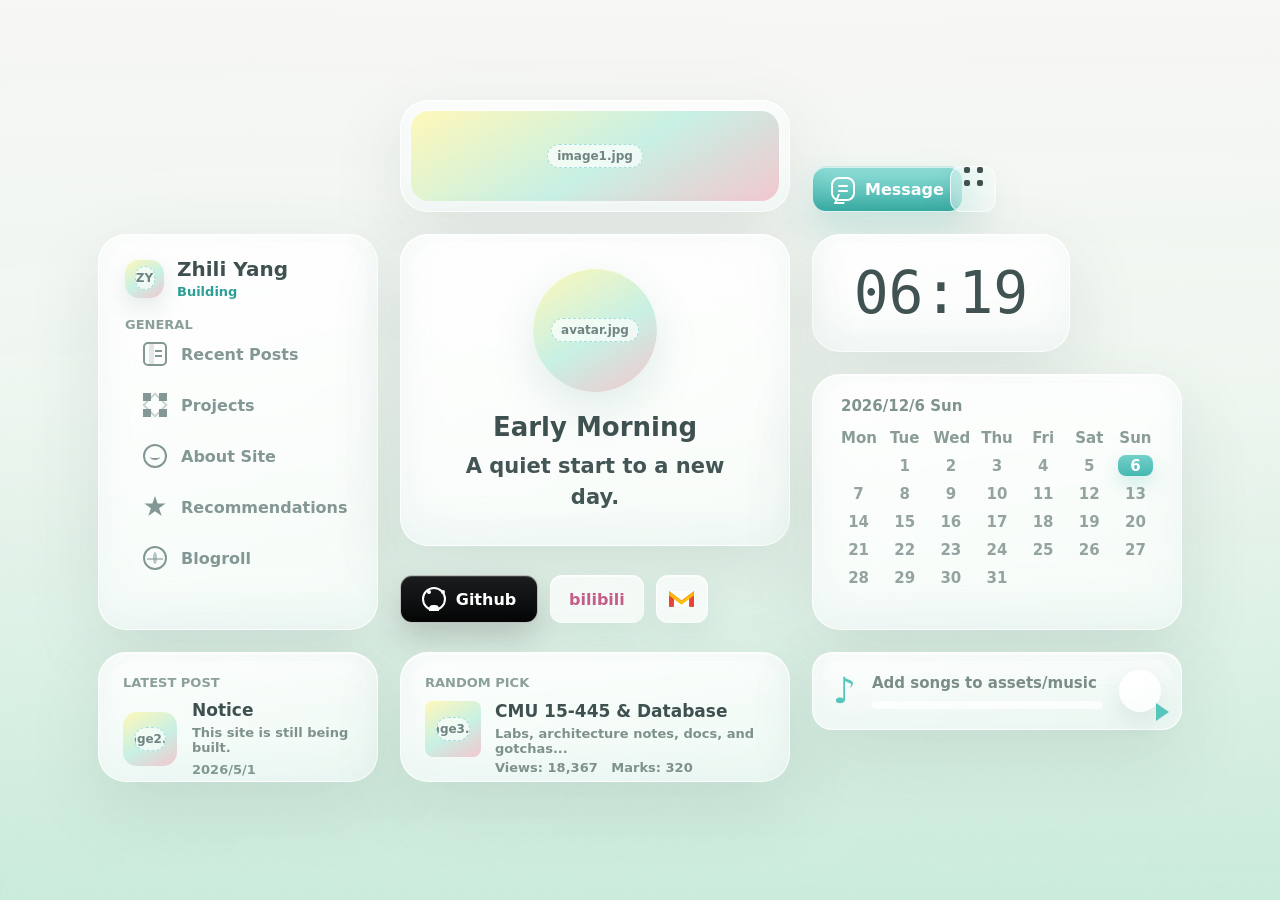
==== index.html @ f5a03996 "7" ====
<!DOCTYPE html>
<html lang="en">
  <head>
    <meta charset="UTF-8" />
    <meta name="viewport" content="width=device-width, initial-scale=1.0" />
    <title>Zhili Yang | Personal Website</title>
    <meta
      name="description"
      content="Zhili Yang's personal website for posts, projects, links, and notes."
    />
    <link rel="stylesheet" href="styles.css" />
  </head>
  <body>
    <main class="home-shell" aria-label="Personal website homepage">
      <section class="dashboard">
        <aside class="glass-card nav-card" aria-label="Homepage navigation">
          <a class="identity" href="detail.html?view=home" aria-label="Open homepage navigation">
            <span class="avatar-chip media-slot" style="--media: url('assets/avatar.jpg')" aria-label="Avatar">
              <span>ZY</span>
            </span>
            <div>
              <p class="site-name">Zhili Yang</p>
              <p class="status">Building</p>
            </div>
          </a>

          <p class="section-label">GENERAL</p>
          <nav class="menu-list" aria-label="Main sections">
            <a class="menu-item" href="detail.html?view=latest">
              <span class="icon book-icon" aria-hidden="true"></span>
              <span>Recent Posts</span>
            </a>
            <a class="menu-item" href="detail.html?view=projects">
              <span class="icon grid-icon" aria-hidden="true"></span>
              <span>Projects</span>
            </a>
            <a class="menu-item" href="detail.html?view=site">
              <span class="icon face-icon" aria-hidden="true"></span>
              <span>About Site</span>
            </a>
            <a class="menu-item" href="detail.html?view=recommend">
              <span class="icon star-icon" aria-hidden="true"></span>
              <span>Recommendations</span>
            </a>
            <a class="menu-item" href="detail.html?view=links">
              <span class="icon globe-icon" aria-hidden="true"></span>
              <span>Blogroll</span>
            </a>
          </nav>
        </aside>

        <a class="glass-card hero-card image-card" href="detail.html?view=gallery" aria-label="Open homepage artwork">
          <span class="media-slot hero-media" style="--media: url('assets/image1.jpg')">
            <span>image1.jpg</span>
          </span>
        </a>

        <a class="message-button" href="message.html" aria-label="Message">
          <span class="icon message-icon" aria-hidden="true"></span>
          <span>Message</span>
        </a>

        <a class="grid-button" href="detail.html?view=all" aria-label="Open all sections">
          <span></span>
          <span></span>
          <span></span>
          <span></span>
        </a>

        <a class="glass-card clock-card" href="detail.html?view=now" aria-label="View current time">
          <time id="clockTime">14:39</time>
        </a>

        <a class="glass-card intro-card" href="detail.html?view=about" aria-label="Open about me">
          <span class="portrait media-slot" style="--media: url('assets/avatar.jpg')" aria-label="Portrait">
            <span>avatar.jpg</span>
          </span>
          <h1 id="greetingTitle">Good Afternoon</h1>
          <p id="greetingCopy">I'm Zhili, Nice to meet you!</p>
        </a>

        <a class="glass-card calendar-card" href="detail.html?view=calendar" aria-label="Open calendar">
          <p class="calendar-title" id="calendarTitle">2026/5/1 Fri</p>
          <div class="calendar-grid" id="calendarGrid" aria-hidden="true">
            <span class="weekday">Mon</span>
            <span class="weekday">Tue</span>
            <span class="weekday">Wed</span>
            <span class="weekday">Thu</span>
            <span class="weekday">Fri</span>
            <span class="weekday">Sat</span>
            <span class="weekday">Sun</span>
            <span></span>
            <span></span>
            <span></span>
            <span></span>
            <span class="today">1</span>
            <span>2</span>
            <span>3</span>
            <span>4</span>
            <span>5</span>
            <span>6</span>
            <span>7</span>
            <span>8</span>
            <span>9</span>
            <span>10</span>
            <span>11</span>
            <span>12</span>
            <span>13</span>
            <span>14</span>
            <span>15</span>
            <span>16</span>
            <span>17</span>
            <span>18</span>
            <span>19</span>
            <span>20</span>
            <span>21</span>
            <span>22</span>
            <span>23</span>
            <span>24</span>
            <span>25</span>
            <span>26</span>
            <span>27</span>
            <span>28</span>
            <span>29</span>
            <span>30</span>
            <span>31</span>
          </div>
        </a>

        <a class="glass-card latest-card" href="detail.html?view=latest" aria-label="Open latest post">
          <p class="muted-title">Latest Post</p>
          <div class="latest-row">
            <span class="thumb image-card media-slot" style="--media: url('assets/image2.jpg')" aria-label="Latest post cover">
              <span>image2.jpg</span>
            </span>
            <div>
              <h2>Notice</h2>
              <p>This site is still being built.</p>
              <time datetime="2026-05-01">2026/5/1</time>
            </div>
          </div>
        </a>

        <div class="social-row" aria-label="Social links">
          <a class="social-button github" href="https://github.com/yourname" target="_blank" rel="noreferrer">
            <span class="icon github-icon" aria-hidden="true"></span>
            <span>Github</span>
          </a>
          <a class="social-button bilibili" href="https://space.bilibili.com/yourid" target="_blank" rel="noreferrer">
            <span>bilibili</span>
          </a>
          <a class="social-button mail" href="mailto:zhy072@ucsd.edu" aria-label="Send me an email">
            <svg class="gmail-svg" viewBox="0 0 40 30" role="img" aria-label="Gmail">
              <path d="M4 5h32v20H4z" fill="#fff" />
              <path d="M4 5v20h6V10.8z" fill="#4285f4" />
              <path d="M36 5v20h-6V10.8z" fill="#34a853" />
              <path d="M10 10.8 20 18.2l10-7.4V25h6V5l-16 12L4 5v20h6z" fill="#ea4335" />
              <path d="M4 5 20 17 36 5v5.4L20 22.4 4 10.4z" fill="#fbbc04" opacity=".95" />
            </svg>
          </a>
        </div>

        <a class="glass-card recommend-card" href="detail.html?view=recommend" aria-label="Open random recommendation">
          <p class="muted-title">Random Pick</p>
          <div class="recommend-content">
            <span class="book-cover image-card media-slot" style="--media: url('assets/image3.jpg')" aria-label="Recommendation cover">
              <span>image3.jpg</span>
            </span>
            <div>
              <h2>CMU 15-445 & Database</h2>
              <p>Labs, architecture notes, docs, and gotchas...</p>
              <p class="stats">Views: 18,367&nbsp;&nbsp; Marks: 320</p>
            </div>
          </div>
        </a>

        <div class="glass-card music-card" id="musicCard" aria-label="Music player">
          <span class="note-mark" aria-hidden="true">♪</span>
          <div class="track">
            <p id="trackTitle">Loading track</p>
            <span class="progress"><span id="musicProgress"></span></span>
          </div>
          <button class="play-button" id="playToggle" type="button" aria-label="Play or pause"></button>
          <audio id="siteAudio" preload="auto"></audio>
        </div>
      </section>
    </main>

    <script src="script.js"></script>
  </body>
</html>
---- styles.css ----
:root {
  --text: #3f5050;
  --muted: #8ca09b;
  --teal: #58c5bd;
  --teal-dark: #2c9f96;
  --mint: #d9f3e7;
  --rose: #f4b7bf;
  --glass: rgba(255, 255, 255, 0.58);
  --glass-strong: rgba(255, 255, 255, 0.78);
  --line: rgba(255, 255, 255, 0.72);
  --shadow: 0 24px 70px rgba(67, 94, 88, 0.13);
  --inner: inset 0 1px 0 rgba(255, 255, 255, 0.86),
    inset 0 -18px 35px rgba(159, 207, 196, 0.12);
  color-scheme: light;
}

* {
  box-sizing: border-box;
}

html {
  min-height: 100%;
}

body {
  min-height: 100vh;
  margin: 0;
  font-family: Inter, ui-sans-serif, system-ui, -apple-system, BlinkMacSystemFont,
    "Segoe UI", "PingFang SC", "Hiragino Sans GB", "Microsoft YaHei", sans-serif;
  color: var(--text);
  background:
    linear-gradient(180deg, rgba(247, 247, 245, 0.97) 0%, rgba(239, 246, 240, 0.95) 42%, rgba(199, 234, 217, 0.94) 100%),
    linear-gradient(118deg, rgba(109, 214, 201, 0.18), rgba(246, 222, 177, 0.15) 48%, rgba(126, 207, 147, 0.16));
  overflow-x: hidden;
}

body:has(.home-shell) {
  height: 100vh;
  overflow: hidden;
}

body::before {
  position: fixed;
  inset: 0;
  z-index: -1;
  content: "";
  pointer-events: none;
  opacity: 0.32;
  background-image: url("data:image/svg+xml,%3Csvg viewBox='0 0 180 180' xmlns='http://www.w3.org/2000/svg'%3E%3Cfilter id='n'%3E%3CfeTurbulence type='fractalNoise' baseFrequency='.72' numOctaves='2' stitchTiles='stitch'/%3E%3C/filter%3E%3Crect width='180' height='180' filter='url(%23n)' opacity='.18'/%3E%3C/svg%3E");
  mix-blend-mode: soft-light;
}

a {
  color: inherit;
  text-decoration: none;
  outline: none;
}

a:link,
a:visited {
  color: inherit;
  text-decoration: none;
}

a,
button {
  -webkit-tap-highlight-color: transparent;
}

a:focus-visible {
  box-shadow: 0 0 0 4px rgba(88, 197, 189, 0.18);
}

img {
  display: block;
  width: 100%;
  height: 100%;
  object-fit: cover;
}

.home-shell {
  height: 100svh;
  min-height: 0;
  display: grid;
  place-items: center;
  padding: 14px 20px;
  overflow: hidden;
}

.dashboard {
  width: min(1120px, calc(100vw - 64px));
  height: min(700px, calc(100svh - 40px));
  min-height: 0;
  display: grid;
  grid-template-columns: 280px 390px 370px;
  grid-template-rows: 112px 118px 172px 62px 130px;
  grid-template-areas:
    ". hero tools"
    "nav intro clock"
    "nav intro calendar"
    "nav socials calendar"
    "latest recommend music";
  gap: 22px;
  align-items: center;
  justify-content: center;
}

@media (max-height: 720px) and (min-width: 761px) {
  .dashboard {
    transform: scale(0.92);
  }
}

@media (max-height: 640px) and (min-width: 761px) {
  .dashboard {
    transform: scale(0.84);
  }
}

.glass-card {
  position: relative;
  isolation: isolate;
  display: block;
  border: 1px solid var(--line);
  border-radius: 28px;
  background:
    linear-gradient(145deg, rgba(255, 255, 255, 0.72), rgba(255, 255, 255, 0.34)),
    var(--glass);
  box-shadow: var(--shadow), var(--inner);
  backdrop-filter: blur(26px) saturate(135%);
  -webkit-backdrop-filter: blur(26px) saturate(135%);
  transition: transform 180ms ease, box-shadow 180ms ease, border-color 180ms ease;
}

.glass-card::before {
  position: absolute;
  inset: 8px 10px auto 10px;
  height: 38%;
  border-radius: inherit;
  content: "";
  pointer-events: none;
  background: linear-gradient(180deg, rgba(255, 255, 255, 0.55), rgba(255, 255, 255, 0));
  opacity: 0.72;
  z-index: -1;
}

.glass-card:hover,
.message-button:hover,
.grid-button:hover,
.social-button:hover {
  transform: translateY(-4px);
  border-color: rgba(255, 255, 255, 0.96);
  box-shadow: 0 30px 86px rgba(62, 96, 89, 0.18), var(--inner);
}

.nav-card {
  grid-area: nav;
  grid-column: 1;
  grid-row: 2 / 5;
  min-height: 0;
  height: 100%;
  padding: 22px 26px;
  overflow: hidden;
}

.identity {
  display: flex;
  align-items: center;
  gap: 13px;
  margin-bottom: 18px;
  border-radius: 20px;
  outline: none;
}

.identity:focus-visible {
  box-shadow: 0 0 0 3px rgba(88, 197, 189, 0.24);
}

.avatar-chip,
.portrait,
.thumb,
.book-cover {
  position: relative;
  overflow: hidden;
  flex: 0 0 auto;
  display: grid;
  place-items: center;
  background: linear-gradient(150deg, #fff8b9, #c8f0e4 54%, #f2c7ce);
}

.avatar-chip {
  width: 39px;
  height: 39px;
  border-radius: 14px;
  box-shadow: inset 0 1px 0 rgba(255, 255, 255, 0.8), 0 10px 22px rgba(73, 123, 114, 0.14);
}

.media-slot {
  background-image:
    var(--media),
    linear-gradient(150deg, #fff8b9, #c8f0e4 54%, #f2c7ce),
    repeating-linear-gradient(45deg, rgba(88, 197, 189, 0.1) 0 9px, transparent 9px 18px);
  background-position: center;
  background-repeat: no-repeat;
  background-size: cover;
}

.media-slot > span {
  display: inline-flex;
  align-items: center;
  justify-content: center;
  min-width: 0;
  max-width: calc(100% - 22px);
  padding: 5px 9px;
  border: 1px dashed rgba(88, 197, 189, 0.5);
  border-radius: 999px;
  color: rgba(61, 86, 86, 0.72);
  font-size: 12px;
  font-weight: 850;
  line-height: 1;
  background: rgba(255, 255, 255, 0.68);
  backdrop-filter: blur(8px);
  -webkit-backdrop-filter: blur(8px);
  white-space: nowrap;
  overflow: hidden;
  text-overflow: ellipsis;
}

.site-name {
  margin: 0;
  font-size: 20px;
  font-weight: 800;
  letter-spacing: 0;
}

.status {
  margin: 3px 0 0;
  color: var(--teal-dark);
  font-size: 13px;
  font-weight: 700;
}

.section-label,
.muted-title {
  margin: 0;
  color: var(--muted);
  font-size: 13px;
  font-weight: 800;
  text-transform: uppercase;
}

.menu-list {
  display: grid;
  gap: 7px;
}

.menu-item {
  position: relative;
  isolation: isolate;
  overflow: hidden;
  height: 44px;
  display: flex;
  align-items: center;
  gap: 14px;
  padding: 0 18px;
  border-radius: 28px;
  color: #839795 !important;
  font-size: 16px;
  font-weight: 750;
  outline: none;
  transition: color 180ms ease, text-shadow 180ms ease, transform 180ms ease;
  text-decoration: none !important;
}

.menu-item::before,
.menu-item::after {
  position: absolute;
  inset: 0;
  border-radius: inherit;
  content: "";
  pointer-events: none;
  opacity: 0;
  transition: opacity 180ms ease, transform 180ms ease;
}

.menu-item::before {
  border: 1px solid rgba(255, 255, 255, 0.92);
  background:
    radial-gradient(circle at 18% 18%, rgba(255, 255, 255, 0.96), rgba(255, 255, 255, 0.42) 34%, rgba(255, 255, 255, 0.2) 72%),
    linear-gradient(140deg, rgba(255, 255, 255, 0.78), rgba(202, 241, 229, 0.42) 56%, rgba(244, 199, 207, 0.2));
  box-shadow:
    inset 0 1px 0 rgba(255, 255, 255, 0.98),
    inset 0 -18px 28px rgba(123, 197, 181, 0.14),
    0 14px 36px rgba(61, 99, 92, 0.12);
  backdrop-filter: blur(22px) saturate(150%);
  -webkit-backdrop-filter: blur(22px) saturate(150%);
  transform: scale(0.96);
  z-index: 0;
}

.menu-item::after {
  inset: 2px 7px auto;
  height: 42%;
  background: linear-gradient(180deg, rgba(255, 255, 255, 0.82), rgba(255, 255, 255, 0));
  transform: translateY(-8px);
  z-index: 0;
}

.menu-item > * {
  position: relative;
  z-index: 1;
  color: inherit;
}

.menu-item:link,
.menu-item:visited {
  color: #839795 !important;
}

.menu-item:hover,
.menu-item:focus-visible,
.menu-item.is-hovered {
  color: #415b58 !important;
  text-shadow: 0 1px 0 rgba(255, 255, 255, 0.82);
  transform: translateX(4px) translateY(-1px);
}

.menu-item:hover::before,
.menu-item:hover::after,
.menu-item:focus-visible::before,
.menu-item:focus-visible::after,
.menu-item.is-hovered::before,
.menu-item.is-hovered::after {
  opacity: 1;
  transform: none;
}

.icon {
  position: relative;
  flex: 0 0 auto;
  display: inline-block;
  width: 24px;
  height: 24px;
  color: currentColor;
}

.book-icon {
  border: 2px solid currentColor;
  border-radius: 5px;
}

.book-icon::before,
.book-icon::after {
  position: absolute;
  content: "";
  background: currentColor;
}

.book-icon::before {
  width: 5px;
  height: 100%;
  left: 4px;
  top: 0;
  opacity: 0.22;
}

.book-icon::after {
  width: 7px;
  height: 2px;
  right: 3px;
  top: 6px;
  box-shadow: 0 5px 0 currentColor;
}

.grid-icon {
  background:
    linear-gradient(currentColor 0 0) 0 0 / 8px 8px no-repeat,
    linear-gradient(currentColor 0 0) 16px 0 / 8px 8px no-repeat,
    linear-gradient(currentColor 0 0) 0 16px / 8px 8px no-repeat,
    linear-gradient(currentColor 0 0) 16px 16px / 8px 8px no-repeat;
}

.grid-icon::before {
  position: absolute;
  inset: 3px;
  content: "";
  border: 2px solid currentColor;
  transform: rotate(45deg);
  opacity: 0.42;
}

.face-icon {
  border: 2px solid currentColor;
  border-radius: 50%;
}

.face-icon::before {
  position: absolute;
  left: 5px;
  right: 5px;
  bottom: 6px;
  height: 4px;
  border-bottom: 2px solid currentColor;
  border-radius: 50%;
  content: "";
}

.star-icon {
  clip-path: polygon(50% 4%, 61% 35%, 94% 35%, 67% 55%, 78% 88%, 50% 68%, 22% 88%, 33% 55%, 6% 35%, 39% 35%);
  background: currentColor;
}

.globe-icon {
  border: 2px solid currentColor;
  border-radius: 50%;
}

.globe-icon::before,
.globe-icon::after {
  position: absolute;
  content: "";
  opacity: 0.55;
}

.globe-icon::before {
  inset: 4px 8px;
  border-left: 2px solid currentColor;
  border-right: 2px solid currentColor;
  border-radius: 50%;
}

.globe-icon::after {
  left: 2px;
  right: 2px;
  top: 10px;
  border-top: 2px solid currentColor;
}

.hero-card {
  grid-area: hero;
  grid-column: 2;
  grid-row: 1;
  height: 112px;
  padding: 10px;
  overflow: hidden;
  background: rgba(255, 255, 255, 0.72);
}

.hero-media {
  width: 100%;
  height: 100%;
  display: grid;
  place-items: center;
  border-radius: 18px;
}

.image-card img {
  border-radius: inherit;
}

.image-placeholder {
  width: 100%;
  height: 100%;
  display: grid;
  place-items: center;
  border: 1px dashed rgba(88, 197, 189, 0.52);
  border-radius: inherit;
  color: rgba(61, 86, 86, 0.7);
  font-size: 15px;
  font-weight: 800;
  background:
    linear-gradient(135deg, rgba(255, 255, 255, 0.72), rgba(202, 241, 229, 0.66)),
    repeating-linear-gradient(45deg, rgba(88, 197, 189, 0.1) 0 9px, transparent 9px 18px);
}

.message-button,
.grid-button,
.social-button {
  position: relative;
  display: inline-flex;
  align-items: center;
  justify-content: center;
  border: 1px solid rgba(255, 255, 255, 0.72);
  backdrop-filter: blur(20px) saturate(130%);
  -webkit-backdrop-filter: blur(20px) saturate(130%);
  transition: transform 180ms ease, box-shadow 180ms ease, border-color 180ms ease;
}

.message-button {
  grid-area: tools;
  grid-column: 3;
  grid-row: 1;
  justify-self: start;
  align-self: end;
  height: 46px;
  min-width: 124px;
  gap: 10px;
  padding: 0 18px;
  border-radius: 14px;
  color: white !important;
  font-size: 16px;
  font-weight: 850;
  background:
    linear-gradient(180deg, rgba(255, 255, 255, 0.18), rgba(255, 255, 255, 0)),
    linear-gradient(180deg, #78d6cf, #3fb3aa);
  box-shadow:
    0 18px 38px rgba(46, 159, 150, 0.24),
    inset 0 1px 0 rgba(255, 255, 255, 0.6),
    inset 0 -12px 20px rgba(27, 133, 125, 0.16);
}

.message-button:link,
.message-button:visited {
  color: white !important;
}

.message-icon {
  border: 2px solid currentColor;
  border-radius: 8px;
}

.message-icon::before {
  position: absolute;
  width: 8px;
  height: 8px;
  left: 3px;
  bottom: -5px;
  border-left: 2px solid currentColor;
  border-bottom: 2px solid currentColor;
  content: "";
  transform: skew(-22deg);
  background: transparent;
}

.message-icon::after {
  position: absolute;
  left: 5px;
  right: 5px;
  top: 6px;
  height: 2px;
  border-radius: 99px;
  content: "";
  background: currentColor;
  box-shadow: 0 5px 0 currentColor;
}

.grid-button {
  grid-area: tools;
  grid-column: 3;
  grid-row: 1;
  justify-self: start;
  align-self: end;
  width: 46px;
  height: 46px;
  margin-left: 138px;
  display: grid;
  grid-template-columns: repeat(2, 6px);
  grid-template-rows: repeat(2, 6px);
  gap: 7px;
  border-radius: 12px;
  color: #b1c0bd;
  background: rgba(255, 255, 255, 0.36);
  box-shadow: 0 14px 34px rgba(74, 111, 105, 0.08);
}

.grid-button span {
  display: block;
  width: 6px;
  height: 6px;
  border-radius: 2px;
  background: currentColor;
}

.clock-card {
  grid-area: clock;
  grid-column: 3;
  grid-row: 2;
  width: 258px;
  height: 118px;
  display: grid;
  place-items: center;
  justify-self: start;
  align-self: end;
  border-radius: 28px;
}

.clock-card time {
  color: #405251;
  font-family: "SFMono-Regular", "Roboto Mono", ui-monospace, monospace;
  font-size: 58px;
  font-weight: 300;
  letter-spacing: 0;
  text-shadow: 0 1px 0 rgba(255, 255, 255, 0.9);
}

.intro-card {
  grid-area: intro;
  grid-column: 2;
  grid-row: 2 / 4;
  min-height: 0;
  height: 100%;
  display: flex;
  flex-direction: column;
  align-items: center;
  justify-content: center;
  padding: 30px;
  text-align: center;
}

.portrait {
  width: 124px;
  height: 124px;
  margin-bottom: 20px;
  border-radius: 50%;
  box-shadow: 0 18px 44px rgba(96, 149, 138, 0.16), inset 0 1px 0 rgba(255, 255, 255, 0.9);
}

.intro-card h1 {
  margin: 0 0 8px;
  font-size: 26px;
  line-height: 1.2;
  letter-spacing: 0;
}

.intro-card p {
  width: min(260px, 100%);
  margin: 0;
  color: #435554;
  font-size: 21px;
  font-weight: 800;
  line-height: 1.45;
}

.calendar-card {
  grid-area: calendar;
  grid-column: 3;
  grid-row: 3 / 5;
  min-height: 0;
  height: 100%;
  padding: 22px 28px;
  align-self: stretch;
}

.calendar-title {
  margin: 0 0 12px;
  color: #7f938f;
  font-size: 15px;
  font-weight: 800;
}

.calendar-grid {
  display: grid;
  grid-template-columns: repeat(7, minmax(0, 1fr));
  gap: 7px 11px;
  text-align: center;
  color: #94a3a0;
  font-size: 15px;
  font-weight: 750;
}

.calendar-grid span {
  min-width: 0;
  height: 21px;
  display: grid;
  place-items: center;
  border-radius: 8px;
}

.calendar-grid .weekday {
  color: #8a9c98;
}

.calendar-grid .today {
  color: white;
  background: linear-gradient(180deg, #72d0ca, #46b8b0);
  box-shadow: 0 8px 18px rgba(70, 184, 176, 0.24);
}

.latest-card {
  grid-area: latest;
  grid-column: 1;
  grid-row: 5;
  min-height: 0;
  height: 100%;
  padding: 22px 24px;
  align-self: end;
}

.latest-row {
  display: flex;
  align-items: center;
  gap: 15px;
  margin-top: 10px;
}

.thumb {
  width: 54px;
  height: 54px;
  border-radius: 14px;
}

.latest-card h2,
.recommend-card h2 {
  margin: 0;
  font-size: 17px;
  line-height: 1.25;
  letter-spacing: 0;
}

.latest-card p:not(.muted-title),
.recommend-card p:not(.muted-title) {
  margin: 4px 0 0;
  color: #7e918d;
  font-size: 13px;
  font-weight: 700;
}

.latest-card time {
  display: block;
  margin-top: 7px;
  color: #7f9893;
  font-size: 13px;
  font-weight: 800;
}

.social-row {
  grid-area: socials;
  grid-column: 2;
  grid-row: 4;
  display: flex;
  align-items: center;
  gap: 12px;
}

.social-button {
  min-width: 72px;
  height: 48px;
  padding: 0 18px;
  border-radius: 12px;
  gap: 10px;
  font-weight: 850;
  box-shadow: 0 14px 28px rgba(74, 111, 105, 0.08), inset 0 1px 0 rgba(255, 255, 255, 0.7);
}

.social-button.github {
  min-width: 138px;
  color: #fff;
  background: linear-gradient(180deg, #1b1d1f, #050606);
  box-shadow: 0 16px 32px rgba(0, 0, 0, 0.18), inset 0 1px 0 rgba(255, 255, 255, 0.17);
}

.github-icon {
  border: 2px solid currentColor;
  border-radius: 50%;
}

.github-icon::before,
.github-icon::after {
  position: absolute;
  content: "";
  background: currentColor;
}

.github-icon::before {
  width: 10px;
  height: 6px;
  left: 5px;
  bottom: -2px;
  border-radius: 4px 4px 0 0;
}

.github-icon::after {
  width: 4px;
  height: 4px;
  left: 3px;
  top: 1px;
  border-radius: 50%;
  box-shadow: 14px 0 0 currentColor;
}

.social-button.bilibili {
  color: #7e8f8b;
  background: rgba(255, 255, 255, 0.72);
}

.social-button.bilibili span {
  color: #c55d88;
}

.social-button.mail {
  width: 52px;
  min-width: 52px;
  padding: 0;
  background: rgba(255, 255, 255, 0.74);
}

.gmail-svg {
  width: 31px;
  height: 24px;
  display: block;
}

.recommend-card {
  grid-area: recommend;
  grid-column: 2;
  grid-row: 5;
  min-height: 0;
  height: 100%;
  padding: 22px 24px;
  align-self: start;
}

.recommend-content {
  display: flex;
  gap: 14px;
  margin-top: 11px;
}

.book-cover {
  width: 56px;
  height: 56px;
  border-radius: 8px;
}

.recommend-card .stats {
  color: #6f8480;
  font-size: 12px;
}

.music-card {
  grid-area: music;
  grid-column: 3;
  grid-row: 5;
  min-height: 0;
  height: 78px;
  display: flex;
  align-items: center;
  gap: 16px;
  padding: 16px 20px;
  align-self: start;
  border-radius: 20px;
  cursor: pointer;
  margin-top: 0;
}

.note-mark {
  color: var(--teal);
  font-size: 36px;
  font-weight: 900;
  line-height: 1;
}

.track {
  min-width: 0;
  flex: 1;
}

.track p {
  margin: 0 0 9px;
  color: #7a8d89;
  font-size: 15px;
  font-weight: 800;
}

.progress {
  display: block;
  width: 100%;
  height: 8px;
  overflow: hidden;
  border-radius: 99px;
  background: rgba(255, 255, 255, 0.74);
}

.progress span {
  display: block;
  width: 62%;
  height: 100%;
  background: linear-gradient(90deg, #a7e6df, #f4c4cc);
}

.play-button {
  position: relative;
  width: 42px;
  height: 42px;
  flex: 0 0 auto;
  border: 0;
  border-radius: 50%;
  padding: 0;
  background: linear-gradient(180deg, rgba(255, 255, 255, 0.95), rgba(255, 255, 255, 0.68));
  box-shadow: inset 0 1px 0 white, 0 10px 22px rgba(74, 111, 105, 0.12);
  cursor: pointer;
  outline: none;
}

.play-button:focus-visible {
  box-shadow: inset 0 1px 0 white, 0 0 0 4px rgba(88, 197, 189, 0.18);
}

.play-button::before {
  position: absolute;
  width: 0;
  height: 0;
  margin: 12px 0 0 16px;
  border-top: 9px solid transparent;
  border-bottom: 9px solid transparent;
  border-left: 13px solid var(--teal);
  content: "";
}

.music-card.is-playing .play-button::before,
.music-card.is-playing .play-button::after {
  position: absolute;
  top: 12px;
  width: 5px;
  height: 18px;
  border: 0;
  border-radius: 3px;
  margin: 0;
  background: var(--teal);
  content: "";
}

.music-card.is-playing .play-button::before {
  left: 14px;
}

.music-card.is-playing .play-button::after {
  right: 14px;
}

.music-card audio {
  display: none;
}

.detail-shell {
  min-height: 100svh;
  display: grid;
  place-items: center;
  padding: 24px;
}

.detail-card {
  width: min(680px, 100%);
  padding: clamp(28px, 6vw, 52px);
}

.back-link {
  display: inline-flex;
  margin-bottom: 30px;
  color: var(--teal-dark);
  font-weight: 850;
}

.detail-card h1 {
  margin: 14px 0 14px;
  font-size: clamp(34px, 7vw, 58px);
  line-height: 1;
  letter-spacing: 0;
}

.detail-card p:not(.section-label) {
  max-width: 560px;
  margin: 0;
  color: #6d807c;
  font-size: 18px;
  line-height: 1.8;
  font-weight: 650;
}

.message-page {
  width: min(720px, 100%);
}

.message-form {
  display: grid;
  gap: 18px;
  margin-top: 28px;
}

.message-form label {
  display: grid;
  gap: 8px;
  color: #728984;
  font-size: 14px;
  font-weight: 850;
}

.message-form input,
.message-form textarea {
  width: 100%;
  border: 1px solid rgba(255, 255, 255, 0.76);
  border-radius: 16px;
  padding: 14px 16px;
  color: var(--text);
  font: inherit;
  font-weight: 650;
  background: rgba(255, 255, 255, 0.62);
  box-shadow: inset 0 1px 0 rgba(255, 255, 255, 0.92), 0 12px 28px rgba(74, 111, 105, 0.08);
  outline: none;
  resize: vertical;
}

.message-form input:focus,
.message-form textarea:focus {
  border-color: rgba(88, 197, 189, 0.76);
  box-shadow: inset 0 1px 0 rgba(255, 255, 255, 0.92), 0 0 0 4px rgba(88, 197, 189, 0.16);
}

.form-button {
  justify-self: start;
  min-width: 148px;
  height: 48px;
  border: 1px solid rgba(255, 255, 255, 0.72);
  border-radius: 14px;
  color: white;
  font: inherit;
  font-weight: 850;
  background: linear-gradient(180deg, #70d2ca, #43b7ae);
  box-shadow: 0 15px 32px rgba(46, 159, 150, 0.18), inset 0 1px 0 rgba(255, 255, 255, 0.45);
  cursor: pointer;
}

@media (max-width: 1180px) {
  .nav-card,
  .hero-card,
  .message-button,
  .grid-button,
  .clock-card,
  .intro-card,
  .calendar-card,
  .latest-card,
  .social-row,
  .recommend-card,
  .music-card {
    grid-column: auto;
    grid-row: auto;
  }

  .dashboard {
    width: min(760px, 100%);
    min-height: auto;
    grid-template-columns: 1fr 1fr;
    grid-template-rows: auto;
    grid-template-areas:
      "hero hero"
      "nav intro"
      "clock calendar"
      "latest calendar"
      "socials music"
      "recommend recommend";
  }

  .message-button {
    grid-area: hero;
    justify-self: start;
    align-self: start;
    margin: 16px;
  }

  .grid-button {
    grid-area: hero;
    justify-self: end;
    align-self: start;
    margin: 16px;
  }

  .clock-card {
    width: 100%;
  }

}

@media (max-width: 760px) {
  .home-shell {
    place-items: start center;
    padding: 20px 14px 36px;
  }

  .dashboard {
    grid-template-columns: 1fr;
    grid-template-areas:
      "hero"
      "intro"
      "socials"
      "nav"
      "clock"
      "calendar"
      "latest"
      "recommend"
      "music";
    gap: 16px;
  }

  .glass-card {
    border-radius: 22px;
  }

  .hero-card {
    height: 132px;
  }

  .message-button,
  .grid-button {
    margin: 12px;
  }

  .nav-card {
    min-height: auto;
    padding: 22px;
  }

  .menu-item {
    height: 48px;
    padding: 0 16px;
    font-size: 15px;
  }

  .intro-card {
    min-height: 286px;
    padding: 26px;
  }

  .portrait {
    width: 108px;
    height: 108px;
  }

  .intro-card p {
    font-size: 20px;
  }

  .clock-card {
    height: 112px;
  }

  .clock-card time {
    font-size: clamp(42px, 15vw, 58px);
  }

  .calendar-card {
    min-height: 270px;
    padding: 24px 20px;
  }

  .calendar-grid {
    gap: 11px 6px;
    font-size: 14px;
  }

  .social-row {
    flex-wrap: wrap;
  }

  .social-button.github {
    flex: 1 1 150px;
  }

}

@media (prefers-reduced-motion: reduce) {
  *,
  *::before,
  *::after {
    scroll-behavior: auto !important;
    transition-duration: 0.01ms !important;
  }
}
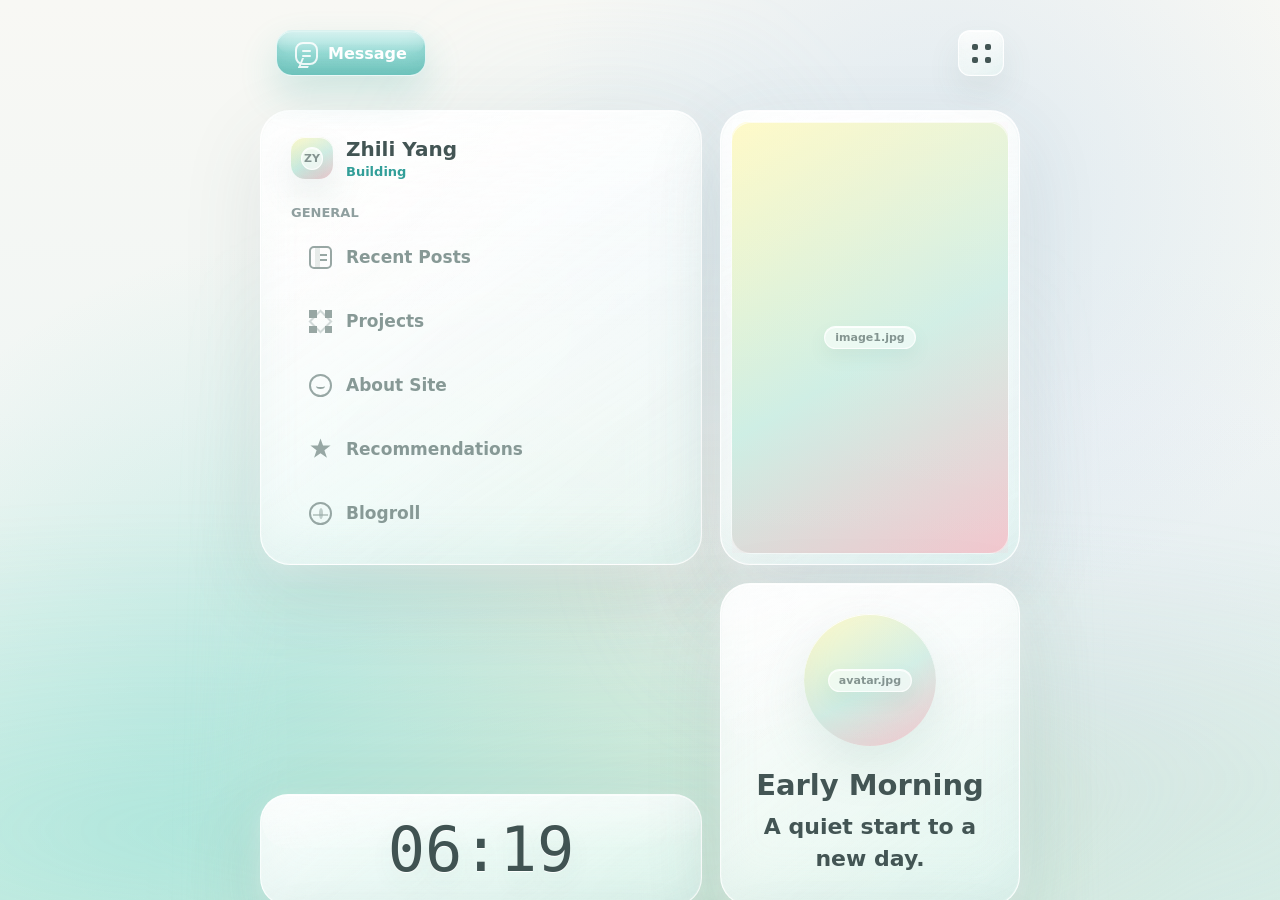
==== commit b43b4614: "8" ====
--- a/index.html
+++ b/index.html
@@ -158,6 +158,9 @@
               <path d="M4 5 20 17 36 5v5.4L20 22.4 4 10.4z" fill="#fbbc04" opacity=".95" />
             </svg>
           </a>
+          <a class="social-button zhihu" href="https://www.zhihu.com/people/yourid" target="_blank" rel="noreferrer" aria-label="Open Zhihu profile">
+            <span>Zhihu</span>
+          </a>
         </div>
 
         <a class="glass-card recommend-card" href="detail.html?view=recommend" aria-label="Open random recommendation">
--- a/styles.css
+++ b/styles.css
@@ -1,16 +1,31 @@
 :root {
-  --text: #3f5050;
-  --muted: #8ca09b;
-  --teal: #58c5bd;
-  --teal-dark: #2c9f96;
-  --mint: #d9f3e7;
-  --rose: #f4b7bf;
-  --glass: rgba(255, 255, 255, 0.58);
-  --glass-strong: rgba(255, 255, 255, 0.78);
-  --line: rgba(255, 255, 255, 0.72);
-  --shadow: 0 24px 70px rgba(67, 94, 88, 0.13);
-  --inner: inset 0 1px 0 rgba(255, 255, 255, 0.86),
-    inset 0 -18px 35px rgba(159, 207, 196, 0.12);
+  --text: #435554;
+  --muted: #8f9f9f;
+  --teal: #64cfc7;
+  --teal-dark: #329f99;
+  --sky: #9fcde8;
+  --lavender: #d8cbff;
+  --honey: #f3df9d;
+  --mint: #d8f3e6;
+  --rose: #f3b9c8;
+  /* Tune these values to adjust liquid glass transparency globally. */
+  --glass-opacity: 0.5;
+  --glass-strong-opacity: 0.72;
+  --glass-button-opacity: 0.64;
+  --glass-top-opacity: 0.76;
+  --glass-bottom-opacity: 0.32;
+  --glass: rgba(255, 255, 255, var(--glass-opacity));
+  --glass-strong: rgba(255, 255, 255, var(--glass-strong-opacity));
+  --glass-button: rgba(255, 255, 255, var(--glass-button-opacity));
+  --line: rgba(255, 255, 255, 0.76);
+  --shadow: 0 28px 82px rgba(67, 94, 88, 0.12), 0 8px 22px rgba(255, 255, 255, 0.32);
+  --inner: inset 0 1px 0 rgba(255, 255, 255, 0.94),
+    inset 0 -22px 42px rgba(137, 197, 184, 0.1),
+    inset 0 0 0 1px rgba(255, 255, 255, 0.18);
+  --liquid-bg:
+    linear-gradient(145deg, rgba(255, 255, 255, var(--glass-top-opacity)), rgba(255, 255, 255, var(--glass-bottom-opacity))),
+    linear-gradient(330deg, rgba(126, 214, 202, 0.1), rgba(255, 255, 255, 0) 38%, rgba(244, 195, 205, 0.07)),
+    var(--glass);
   color-scheme: light;
 }
 
@@ -23,14 +38,18 @@
 }
 
 body {
+  position: relative;
   min-height: 100vh;
   margin: 0;
   font-family: Inter, ui-sans-serif, system-ui, -apple-system, BlinkMacSystemFont,
     "Segoe UI", "PingFang SC", "Hiragino Sans GB", "Microsoft YaHei", sans-serif;
   color: var(--text);
   background:
-    linear-gradient(180deg, rgba(247, 247, 245, 0.97) 0%, rgba(239, 246, 240, 0.95) 42%, rgba(199, 234, 217, 0.94) 100%),
-    linear-gradient(118deg, rgba(109, 214, 201, 0.18), rgba(246, 222, 177, 0.15) 48%, rgba(126, 207, 147, 0.16));
+    radial-gradient(circle at 23% 78%, rgba(93, 206, 193, 0.24), transparent 38%),
+    radial-gradient(circle at 73% 22%, rgba(161, 196, 231, 0.28), transparent 36%),
+    radial-gradient(circle at 47% 58%, rgba(246, 210, 169, 0.16), transparent 34%),
+    radial-gradient(circle at 86% 78%, rgba(216, 203, 255, 0.18), transparent 34%),
+    linear-gradient(180deg, #f8f8f4 0%, #f1f6f4 46%, #d9f1e8 100%);
   overflow-x: hidden;
 }
 
@@ -42,12 +61,26 @@
 body::before {
   position: fixed;
   inset: 0;
-  z-index: -1;
+  z-index: 0;
   content: "";
   pointer-events: none;
-  opacity: 0.32;
+  opacity: 0.24;
   background-image: url("data:image/svg+xml,%3Csvg viewBox='0 0 180 180' xmlns='http://www.w3.org/2000/svg'%3E%3Cfilter id='n'%3E%3CfeTurbulence type='fractalNoise' baseFrequency='.72' numOctaves='2' stitchTiles='stitch'/%3E%3C/filter%3E%3Crect width='180' height='180' filter='url(%23n)' opacity='.18'/%3E%3C/svg%3E");
   mix-blend-mode: soft-light;
+}
+
+body::after {
+  position: fixed;
+  inset: auto -8% -14%;
+  height: 68vh;
+  z-index: 0;
+  content: "";
+  pointer-events: none;
+  background:
+    radial-gradient(ellipse at 18% 68%, rgba(98, 212, 198, 0.24), transparent 54%),
+    radial-gradient(ellipse at 72% 60%, rgba(177, 215, 181, 0.22), transparent 50%),
+    radial-gradient(ellipse at 52% 78%, rgba(245, 218, 167, 0.16), transparent 48%);
+  filter: blur(18px);
 }
 
 a {
@@ -79,6 +112,8 @@
 }
 
 .home-shell {
+  position: relative;
+  z-index: 1;
   height: 100svh;
   min-height: 0;
   display: grid;
@@ -88,21 +123,36 @@
 }
 
 .dashboard {
-  width: min(1120px, calc(100vw - 64px));
+  position: relative;
+  isolation: isolate;
+  width: min(1280px, calc(100vw - 64px));
   height: min(700px, calc(100svh - 40px));
   min-height: 0;
-  display: grid;
-  grid-template-columns: 280px 390px 370px;
-  grid-template-rows: 112px 118px 172px 62px 130px;
-  grid-template-areas:
-    ". hero tools"
-    "nav intro clock"
-    "nav intro calendar"
-    "nav socials calendar"
-    "latest recommend music";
-  gap: 22px;
-  align-items: center;
-  justify-content: center;
+  display: block;
+}
+
+.dashboard::before {
+  position: absolute;
+  inset: 15% -4% -7%;
+  z-index: -1;
+  content: "";
+  pointer-events: none;
+  border-radius: 44px;
+  background: linear-gradient(180deg, rgba(255, 255, 255, 0), rgba(198, 232, 220, 0.24) 60%, rgba(190, 230, 214, 0.32));
+  filter: blur(28px);
+}
+
+.dashboard::after {
+  position: absolute;
+  inset: 0;
+  z-index: -1;
+  content: "";
+  pointer-events: none;
+  background:
+    radial-gradient(circle at 46% 16%, rgba(159, 205, 232, 0.14), transparent 22%),
+    radial-gradient(circle at 69% 36%, rgba(216, 203, 255, 0.11), transparent 20%),
+    radial-gradient(circle at 28% 82%, rgba(100, 207, 199, 0.14), transparent 24%);
+  filter: blur(24px);
 }
 
 @media (max-height: 720px) and (min-width: 761px) {
@@ -122,44 +172,59 @@
   isolation: isolate;
   display: block;
   border: 1px solid var(--line);
-  border-radius: 28px;
+  border-radius: 30px;
+  background: var(--liquid-bg);
+  box-shadow: var(--shadow), var(--inner);
+  backdrop-filter: blur(32px) saturate(150%);
+  -webkit-backdrop-filter: blur(32px) saturate(150%);
+  transition: transform 180ms ease, box-shadow 180ms ease, border-color 180ms ease;
+}
+
+.glass-card::before {
+  position: absolute;
+  inset: 1px 1px auto;
+  height: 48%;
+  border-radius: inherit;
+  content: "";
+  pointer-events: none;
   background:
-    linear-gradient(145deg, rgba(255, 255, 255, 0.72), rgba(255, 255, 255, 0.34)),
-    var(--glass);
-  box-shadow: var(--shadow), var(--inner);
-  backdrop-filter: blur(26px) saturate(135%);
-  -webkit-backdrop-filter: blur(26px) saturate(135%);
-  transition: transform 180ms ease, box-shadow 180ms ease, border-color 180ms ease;
-}
-
-.glass-card::before {
-  position: absolute;
-  inset: 8px 10px auto 10px;
-  height: 38%;
+    linear-gradient(180deg, rgba(255, 255, 255, 0.68), rgba(255, 255, 255, 0)),
+    linear-gradient(110deg, rgba(255, 255, 255, 0.18), rgba(255, 255, 255, 0) 54%);
+  opacity: 0.82;
+  z-index: 0;
+}
+
+.glass-card::after {
+  position: absolute;
+  inset: 0;
+  z-index: 0;
   border-radius: inherit;
   content: "";
   pointer-events: none;
-  background: linear-gradient(180deg, rgba(255, 255, 255, 0.55), rgba(255, 255, 255, 0));
+  background: linear-gradient(135deg, rgba(255, 255, 255, 0.22), rgba(255, 255, 255, 0) 34%, rgba(122, 207, 196, 0.08) 100%);
   opacity: 0.72;
-  z-index: -1;
-}
-
-.glass-card:hover,
-.message-button:hover,
-.grid-button:hover,
-.social-button:hover {
-  transform: translateY(-4px);
-  border-color: rgba(255, 255, 255, 0.96);
-  box-shadow: 0 30px 86px rgba(62, 96, 89, 0.18), var(--inner);
+}
+
+.glass-card > * {
+  position: relative;
+  z-index: 1;
+}
+
+.dashboard a,
+.dashboard button,
+.music-card {
+  cursor: default;
 }
 
 .nav-card {
+  position: absolute;
   grid-area: nav;
-  grid-column: 1;
-  grid-row: 2 / 5;
+  left: 26px;
+  top: 76px;
+  width: 318px;
+  height: 462px;
   min-height: 0;
-  height: 100%;
-  padding: 22px 26px;
+  padding: 26px 30px;
   overflow: hidden;
 }
 
@@ -167,7 +232,7 @@
   display: flex;
   align-items: center;
   gap: 13px;
-  margin-bottom: 18px;
+  margin-bottom: 26px;
   border-radius: 20px;
   outline: none;
 }
@@ -185,14 +250,17 @@
   flex: 0 0 auto;
   display: grid;
   place-items: center;
-  background: linear-gradient(150deg, #fff8b9, #c8f0e4 54%, #f2c7ce);
+  background: linear-gradient(150deg, #fff8b7, #c9f1e5 54%, #f2c9cf);
+  box-shadow:
+    inset 0 1px 0 rgba(255, 255, 255, 0.88),
+    inset 0 -16px 26px rgba(137, 197, 184, 0.1),
+    0 16px 34px rgba(73, 123, 114, 0.12);
 }
 
 .avatar-chip {
-  width: 39px;
-  height: 39px;
+  width: 42px;
+  height: 42px;
   border-radius: 14px;
-  box-shadow: inset 0 1px 0 rgba(255, 255, 255, 0.8), 0 10px 22px rgba(73, 123, 114, 0.14);
 }
 
 .media-slot {
@@ -202,25 +270,37 @@
     repeating-linear-gradient(45deg, rgba(88, 197, 189, 0.1) 0 9px, transparent 9px 18px);
   background-position: center;
   background-repeat: no-repeat;
-  background-size: cover;
+  background-size: cover, cover, 18px 18px;
+}
+
+.media-slot::before {
+  position: absolute;
+  inset: 0;
+  content: "";
+  pointer-events: none;
+  background:
+    linear-gradient(180deg, rgba(255, 255, 255, 0.22), rgba(255, 255, 255, 0)),
+    linear-gradient(135deg, rgba(255, 255, 255, 0), rgba(246, 196, 205, 0.14));
 }
 
 .media-slot > span {
+  position: relative;
   display: inline-flex;
   align-items: center;
   justify-content: center;
   min-width: 0;
   max-width: calc(100% - 22px);
-  padding: 5px 9px;
-  border: 1px dashed rgba(88, 197, 189, 0.5);
+  padding: 5px 10px;
+  border: 1px solid rgba(255, 255, 255, 0.76);
   border-radius: 999px;
-  color: rgba(61, 86, 86, 0.72);
-  font-size: 12px;
-  font-weight: 850;
+  color: rgba(67, 85, 84, 0.62);
+  font-size: 11px;
+  font-weight: 820;
   line-height: 1;
-  background: rgba(255, 255, 255, 0.68);
-  backdrop-filter: blur(8px);
-  -webkit-backdrop-filter: blur(8px);
+  background: rgba(255, 255, 255, 0.58);
+  box-shadow: inset 0 1px 0 rgba(255, 255, 255, 0.86), 0 8px 18px rgba(84, 128, 121, 0.08);
+  backdrop-filter: blur(10px) saturate(130%);
+  -webkit-backdrop-filter: blur(10px) saturate(130%);
   white-space: nowrap;
   overflow: hidden;
   text-overflow: ellipsis;
@@ -229,7 +309,7 @@
 .site-name {
   margin: 0;
   font-size: 20px;
-  font-weight: 800;
+  font-weight: 780;
   letter-spacing: 0;
 }
 
@@ -237,7 +317,7 @@
   margin: 3px 0 0;
   color: var(--teal-dark);
   font-size: 13px;
-  font-weight: 700;
+  font-weight: 740;
 }
 
 .section-label,
@@ -245,29 +325,34 @@
   margin: 0;
   color: var(--muted);
   font-size: 13px;
-  font-weight: 800;
+  font-weight: 780;
   text-transform: uppercase;
+}
+
+.section-label + .menu-list {
+  margin-top: 12px;
 }
 
 .menu-list {
   display: grid;
-  gap: 7px;
+  gap: 14px;
 }
 
 .menu-item {
   position: relative;
   isolation: isolate;
   overflow: hidden;
-  height: 44px;
+  height: 50px;
   display: flex;
   align-items: center;
   gap: 14px;
   padding: 0 18px;
   border-radius: 28px;
-  color: #839795 !important;
-  font-size: 16px;
-  font-weight: 750;
+  color: #879996 !important;
+  font-size: 17px;
+  font-weight: 720;
   outline: none;
+  cursor: default;
   transition: color 180ms ease, text-shadow 180ms ease, transform 180ms ease;
   text-decoration: none !important;
 }
@@ -286,8 +371,8 @@
 .menu-item::before {
   border: 1px solid rgba(255, 255, 255, 0.92);
   background:
-    radial-gradient(circle at 18% 18%, rgba(255, 255, 255, 0.96), rgba(255, 255, 255, 0.42) 34%, rgba(255, 255, 255, 0.2) 72%),
-    linear-gradient(140deg, rgba(255, 255, 255, 0.78), rgba(202, 241, 229, 0.42) 56%, rgba(244, 199, 207, 0.2));
+    radial-gradient(circle at 20% 14%, rgba(255, 255, 255, 0.98), rgba(255, 255, 255, 0.44) 35%, rgba(255, 255, 255, 0.18) 74%),
+    linear-gradient(140deg, rgba(255, 255, 255, 0.78), rgba(202, 241, 229, 0.46) 58%, rgba(244, 199, 207, 0.22));
   box-shadow:
     inset 0 1px 0 rgba(255, 255, 255, 0.98),
     inset 0 -18px 28px rgba(123, 197, 181, 0.14),
@@ -314,7 +399,7 @@
 
 .menu-item:link,
 .menu-item:visited {
-  color: #839795 !important;
+  color: #879996 !important;
 }
 
 .menu-item:hover,
@@ -339,9 +424,10 @@
   position: relative;
   flex: 0 0 auto;
   display: inline-block;
-  width: 24px;
-  height: 24px;
+  width: 23px;
+  height: 23px;
   color: currentColor;
+  opacity: 0.86;
 }
 
 .book-icon {
@@ -437,13 +523,15 @@
 }
 
 .hero-card {
+  position: absolute;
   grid-area: hero;
-  grid-column: 2;
-  grid-row: 1;
-  height: 112px;
+  left: 412px;
+  top: 18px;
+  width: 406px;
+  height: 114px;
   padding: 10px;
   overflow: hidden;
-  background: rgba(255, 255, 255, 0.72);
+  background: var(--liquid-bg);
 }
 
 .hero-media {
@@ -451,7 +539,9 @@
   height: 100%;
   display: grid;
   place-items: center;
-  border-radius: 18px;
+  border: 1px solid rgba(255, 255, 255, 0.48);
+  border-radius: 20px;
+  box-shadow: inset 0 1px 0 rgba(255, 255, 255, 0.72);
 }
 
 .image-card img {
@@ -463,9 +553,9 @@
   height: 100%;
   display: grid;
   place-items: center;
-  border: 1px dashed rgba(88, 197, 189, 0.52);
+  border: 1px solid rgba(255, 255, 255, 0.72);
   border-radius: inherit;
-  color: rgba(61, 86, 86, 0.7);
+  color: rgba(61, 86, 86, 0.62);
   font-size: 15px;
   font-weight: 800;
   background:
@@ -477,34 +567,58 @@
 .grid-button,
 .social-button {
   position: relative;
+  isolation: isolate;
+  overflow: hidden;
   display: inline-flex;
   align-items: center;
   justify-content: center;
   border: 1px solid rgba(255, 255, 255, 0.72);
-  backdrop-filter: blur(20px) saturate(130%);
-  -webkit-backdrop-filter: blur(20px) saturate(130%);
+  background: var(--liquid-bg);
+  box-shadow: 0 16px 34px rgba(74, 111, 105, 0.09), var(--inner);
+  backdrop-filter: blur(28px) saturate(148%);
+  -webkit-backdrop-filter: blur(28px) saturate(148%);
   transition: transform 180ms ease, box-shadow 180ms ease, border-color 180ms ease;
 }
 
+.message-button::before,
+.grid-button::before,
+.social-button::before {
+  position: absolute;
+  inset: 1px 1px auto;
+  height: 48%;
+  border-radius: inherit;
+  content: "";
+  pointer-events: none;
+  background: linear-gradient(180deg, rgba(255, 255, 255, 0.62), rgba(255, 255, 255, 0));
+  opacity: 0.78;
+  z-index: 0;
+}
+
+.message-button > *,
+.grid-button > *,
+.social-button > * {
+  position: relative;
+  z-index: 1;
+}
+
 .message-button {
-  grid-area: tools;
-  grid-column: 3;
-  grid-row: 1;
-  justify-self: start;
-  align-self: end;
+  position: absolute;
+  left: 898px;
+  top: 86px;
   height: 46px;
   min-width: 124px;
   gap: 10px;
   padding: 0 18px;
-  border-radius: 14px;
+  border-radius: 16px;
   color: white !important;
   font-size: 16px;
-  font-weight: 850;
+  font-weight: 820;
   background:
-    linear-gradient(180deg, rgba(255, 255, 255, 0.18), rgba(255, 255, 255, 0)),
-    linear-gradient(180deg, #78d6cf, #3fb3aa);
+    linear-gradient(180deg, rgba(255, 255, 255, 0.24), rgba(255, 255, 255, 0)),
+    linear-gradient(180deg, rgba(128, 216, 209, 0.82), rgba(72, 185, 176, 0.72)),
+    var(--glass-button);
   box-shadow:
-    0 18px 38px rgba(46, 159, 150, 0.24),
+    0 18px 38px rgba(46, 159, 150, 0.2),
     inset 0 1px 0 rgba(255, 255, 255, 0.6),
     inset 0 -12px 20px rgba(27, 133, 125, 0.16);
 }
@@ -545,22 +659,21 @@
 }
 
 .grid-button {
-  grid-area: tools;
-  grid-column: 3;
-  grid-row: 1;
-  justify-self: start;
-  align-self: end;
+  position: absolute;
+  left: 1060px;
+  top: 85px;
   width: 46px;
   height: 46px;
-  margin-left: 138px;
   display: grid;
   grid-template-columns: repeat(2, 6px);
   grid-template-rows: repeat(2, 6px);
   gap: 7px;
+  place-content: center;
+  place-items: center;
+  padding: 0;
   border-radius: 12px;
   color: #b1c0bd;
-  background: rgba(255, 255, 255, 0.36);
-  box-shadow: 0 14px 34px rgba(74, 111, 105, 0.08);
+  background: var(--liquid-bg);
 }
 
 .grid-button span {
@@ -572,33 +685,37 @@
 }
 
 .clock-card {
+  position: absolute;
   grid-area: clock;
-  grid-column: 3;
-  grid-row: 2;
-  width: 258px;
-  height: 118px;
+  left: 900px;
+  top: 148px;
+  width: 300px;
+  height: 128px;
   display: grid;
   place-items: center;
   justify-self: start;
   align-self: end;
   border-radius: 28px;
+  background: var(--liquid-bg);
 }
 
 .clock-card time {
-  color: #405251;
+  color: #405352;
   font-family: "SFMono-Regular", "Roboto Mono", ui-monospace, monospace;
-  font-size: 58px;
+  font-size: 62px;
   font-weight: 300;
   letter-spacing: 0;
-  text-shadow: 0 1px 0 rgba(255, 255, 255, 0.9);
+  text-shadow: 0 1px 0 rgba(255, 255, 255, 0.88), 0 10px 24px rgba(62, 96, 89, 0.08);
 }
 
 .intro-card {
+  position: absolute;
   grid-area: intro;
-  grid-column: 2;
-  grid-row: 2 / 4;
+  left: 376px;
+  top: 160px;
+  width: 462px;
+  height: 316px;
   min-height: 0;
-  height: 100%;
   display: flex;
   flex-direction: column;
   align-items: center;
@@ -608,44 +725,49 @@
 }
 
 .portrait {
-  width: 124px;
-  height: 124px;
-  margin-bottom: 20px;
+  width: 132px;
+  height: 132px;
+  margin-bottom: 22px;
   border-radius: 50%;
-  box-shadow: 0 18px 44px rgba(96, 149, 138, 0.16), inset 0 1px 0 rgba(255, 255, 255, 0.9);
+  box-shadow:
+    0 20px 48px rgba(96, 149, 138, 0.14),
+    inset 0 1px 0 rgba(255, 255, 255, 0.92),
+    inset 0 -18px 28px rgba(244, 199, 207, 0.12);
 }
 
 .intro-card h1 {
   margin: 0 0 8px;
-  font-size: 26px;
+  font-size: 29px;
+  font-weight: 780;
   line-height: 1.2;
   letter-spacing: 0;
 }
 
 .intro-card p {
-  width: min(260px, 100%);
+  width: min(305px, 100%);
   margin: 0;
   color: #435554;
-  font-size: 21px;
-  font-weight: 800;
+  font-size: 22px;
+  font-weight: 760;
   line-height: 1.45;
 }
 
 .calendar-card {
+  position: absolute;
   grid-area: calendar;
-  grid-column: 3;
-  grid-row: 3 / 5;
+  left: 880px;
+  top: 304px;
+  width: 398px;
+  height: 270px;
   min-height: 0;
-  height: 100%;
   padding: 22px 28px;
-  align-self: stretch;
 }
 
 .calendar-title {
   margin: 0 0 12px;
-  color: #7f938f;
+  color: #7f928e;
   font-size: 15px;
-  font-weight: 800;
+  font-weight: 780;
 }
 
 .calendar-grid {
@@ -653,9 +775,9 @@
   grid-template-columns: repeat(7, minmax(0, 1fr));
   gap: 7px 11px;
   text-align: center;
-  color: #94a3a0;
+  color: #95a4a0;
   font-size: 15px;
-  font-weight: 750;
+  font-weight: 700;
 }
 
 .calendar-grid span {
@@ -668,22 +790,24 @@
 
 .calendar-grid .weekday {
   color: #8a9c98;
+  font-weight: 760;
 }
 
 .calendar-grid .today {
   color: white;
-  background: linear-gradient(180deg, #72d0ca, #46b8b0);
+  background: linear-gradient(180deg, #78d4cd, #4bbab2);
   box-shadow: 0 8px 18px rgba(70, 184, 176, 0.24);
 }
 
 .latest-card {
+  position: absolute;
   grid-area: latest;
-  grid-column: 1;
-  grid-row: 5;
+  left: 18px;
+  top: 552px;
+  width: 326px;
+  height: 124px;
   min-height: 0;
-  height: 100%;
   padding: 22px 24px;
-  align-self: end;
 }
 
 .latest-row {
@@ -703,6 +827,7 @@
 .recommend-card h2 {
   margin: 0;
   font-size: 17px;
+  font-weight: 780;
   line-height: 1.25;
   letter-spacing: 0;
 }
@@ -712,7 +837,7 @@
   margin: 4px 0 0;
   color: #7e918d;
   font-size: 13px;
-  font-weight: 700;
+  font-weight: 680;
 }
 
 .latest-card time {
@@ -720,33 +845,40 @@
   margin-top: 7px;
   color: #7f9893;
   font-size: 13px;
-  font-weight: 800;
+  font-weight: 760;
 }
 
 .social-row {
+  position: absolute;
   grid-area: socials;
-  grid-column: 2;
-  grid-row: 4;
-  display: flex;
+  left: 386px;
+  top: 500px;
+  width: 442px;
+  display: grid;
+  grid-template-columns: 150px 94px 76px 92px;
   align-items: center;
-  gap: 12px;
+  gap: 10px;
 }
 
 .social-button {
-  min-width: 72px;
+  width: 100%;
+  min-width: 0;
   height: 48px;
-  padding: 0 18px;
+  padding: 0 16px;
   border-radius: 12px;
   gap: 10px;
-  font-weight: 850;
-  box-shadow: 0 14px 28px rgba(74, 111, 105, 0.08), inset 0 1px 0 rgba(255, 255, 255, 0.7);
+  font-weight: 820;
+  box-shadow: 0 14px 30px rgba(74, 111, 105, 0.09), inset 0 1px 0 rgba(255, 255, 255, 0.76);
 }
 
 .social-button.github {
-  min-width: 138px;
+  min-width: 0;
   color: #fff;
-  background: linear-gradient(180deg, #1b1d1f, #050606);
-  box-shadow: 0 16px 32px rgba(0, 0, 0, 0.18), inset 0 1px 0 rgba(255, 255, 255, 0.17);
+  background:
+    linear-gradient(180deg, rgba(255, 255, 255, 0.14), rgba(255, 255, 255, 0)),
+    linear-gradient(180deg, rgba(29, 32, 33, 0.9), rgba(5, 6, 6, 0.82)),
+    var(--glass-button);
+  box-shadow: 0 16px 32px rgba(0, 0, 0, 0.16), inset 0 1px 0 rgba(255, 255, 255, 0.18);
 }
 
 .github-icon {
@@ -780,7 +912,9 @@
 
 .social-button.bilibili {
   color: #7e8f8b;
-  background: rgba(255, 255, 255, 0.72);
+  background:
+    linear-gradient(145deg, rgba(255, 255, 255, var(--glass-strong-opacity)), rgba(255, 255, 255, 0.42)),
+    var(--glass-button);
 }
 
 .social-button.bilibili span {
@@ -788,10 +922,12 @@
 }
 
 .social-button.mail {
-  width: 52px;
-  min-width: 52px;
+  width: 100%;
+  min-width: 0;
   padding: 0;
-  background: rgba(255, 255, 255, 0.74);
+  background:
+    linear-gradient(145deg, rgba(255, 255, 255, var(--glass-strong-opacity)), rgba(255, 255, 255, 0.42)),
+    var(--glass-button);
 }
 
 .gmail-svg {
@@ -800,14 +936,24 @@
   display: block;
 }
 
+.social-button.zhihu {
+  min-width: 0;
+  padding: 0 15px;
+  color: #3266d9;
+  background:
+    linear-gradient(145deg, rgba(255, 255, 255, var(--glass-strong-opacity)), rgba(236, 243, 255, 0.44)),
+    var(--glass-button);
+}
+
 .recommend-card {
+  position: absolute;
   grid-area: recommend;
-  grid-column: 2;
-  grid-row: 5;
+  left: 374px;
+  top: 558px;
+  width: 464px;
+  height: 124px;
   min-height: 0;
-  height: 100%;
   padding: 22px 24px;
-  align-self: start;
 }
 
 .recommend-content {
@@ -825,29 +971,43 @@
 .recommend-card .stats {
   color: #6f8480;
   font-size: 12px;
+  font-weight: 760;
 }
 
 .music-card {
+  position: absolute;
   grid-area: music;
-  grid-column: 3;
-  grid-row: 5;
+  left: 880px;
+  top: 582px;
+  width: 398px;
   min-height: 0;
-  height: 78px;
+  height: 76px;
   display: flex;
   align-items: center;
-  gap: 16px;
-  padding: 16px 20px;
+  gap: 13px;
+  padding: 15px 16px 15px 18px;
   align-self: start;
   border-radius: 20px;
-  cursor: pointer;
   margin-top: 0;
+  overflow: hidden;
 }
 
 .note-mark {
-  color: var(--teal);
-  font-size: 36px;
-  font-weight: 900;
+  color: #5ec8c0;
+  width: 38px;
+  height: 38px;
+  flex: 0 0 38px;
+  display: grid;
+  place-items: center;
+  border-radius: 50%;
+  font-size: 29px;
+  font-weight: 860;
   line-height: 1;
+  background:
+    linear-gradient(145deg, rgba(255, 255, 255, 0.72), rgba(255, 255, 255, 0.26)),
+    rgba(225, 247, 242, 0.58);
+  box-shadow: inset 0 1px 0 rgba(255, 255, 255, 0.82), 0 10px 22px rgba(88, 197, 189, 0.12);
+  text-shadow: 0 10px 22px rgba(88, 197, 189, 0.16);
 }
 
 .track {
@@ -856,39 +1016,44 @@
 }
 
 .track p {
-  margin: 0 0 9px;
+  margin: 0 0 8px;
   color: #7a8d89;
   font-size: 15px;
-  font-weight: 800;
+  font-weight: 760;
+  line-height: 1.15;
+  white-space: nowrap;
+  overflow: hidden;
+  text-overflow: ellipsis;
 }
 
 .progress {
   display: block;
   width: 100%;
-  height: 8px;
+  height: 7px;
   overflow: hidden;
   border-radius: 99px;
-  background: rgba(255, 255, 255, 0.74);
+  background: rgba(255, 255, 255, 0.68);
+  box-shadow: inset 0 1px 0 rgba(255, 255, 255, 0.76);
 }
 
 .progress span {
   display: block;
   width: 62%;
   height: 100%;
-  background: linear-gradient(90deg, #a7e6df, #f4c4cc);
+  background: linear-gradient(90deg, #a8e5df, #f3c4cd);
 }
 
 .play-button {
   position: relative;
-  width: 42px;
-  height: 42px;
-  flex: 0 0 auto;
+  width: 44px;
+  height: 44px;
+  flex: 0 0 44px;
   border: 0;
   border-radius: 50%;
   padding: 0;
-  background: linear-gradient(180deg, rgba(255, 255, 255, 0.95), rgba(255, 255, 255, 0.68));
-  box-shadow: inset 0 1px 0 white, 0 10px 22px rgba(74, 111, 105, 0.12);
-  cursor: pointer;
+  background: linear-gradient(180deg, rgba(255, 255, 255, 0.96), rgba(255, 255, 255, 0.64));
+  box-shadow: inset 0 1px 0 white, 0 12px 24px rgba(74, 111, 105, 0.11);
+  cursor: default;
   outline: none;
 }
 
@@ -898,19 +1063,22 @@
 
 .play-button::before {
   position: absolute;
+  top: 50%;
+  left: 50%;
   width: 0;
   height: 0;
-  margin: 12px 0 0 16px;
+  margin: 0;
   border-top: 9px solid transparent;
   border-bottom: 9px solid transparent;
   border-left: 13px solid var(--teal);
   content: "";
+  transform: translate(-36%, -50%);
 }
 
 .music-card.is-playing .play-button::before,
 .music-card.is-playing .play-button::after {
   position: absolute;
-  top: 12px;
+  top: 50%;
   width: 5px;
   height: 18px;
   border: 0;
@@ -918,6 +1086,7 @@
   margin: 0;
   background: var(--teal);
   content: "";
+  transform: translateY(-50%);
 }
 
 .music-card.is-playing .play-button::before {
@@ -933,6 +1102,8 @@
 }
 
 .detail-shell {
+  position: relative;
+  z-index: 1;
   min-height: 100svh;
   display: grid;
   place-items: center;
@@ -1017,10 +1188,10 @@
   font-weight: 850;
   background: linear-gradient(180deg, #70d2ca, #43b7ae);
   box-shadow: 0 15px 32px rgba(46, 159, 150, 0.18), inset 0 1px 0 rgba(255, 255, 255, 0.45);
-  cursor: pointer;
-}
-
-@media (max-width: 1180px) {
+  cursor: default;
+}
+
+@media (max-width: 1344px) {
   .nav-card,
   .hero-card,
   .message-button,
@@ -1032,15 +1203,24 @@
   .social-row,
   .recommend-card,
   .music-card {
+    position: relative;
+    left: auto;
+    top: auto;
+    width: auto;
+    height: auto;
     grid-column: auto;
     grid-row: auto;
+    translate: none;
   }
 
   .dashboard {
     width: min(760px, 100%);
     min-height: auto;
+    height: auto;
+    display: grid;
     grid-template-columns: 1fr 1fr;
     grid-template-rows: auto;
+    gap: 18px;
     grid-template-areas:
       "hero hero"
       "nav intro"
@@ -1054,6 +1234,8 @@
     grid-area: hero;
     justify-self: start;
     align-self: start;
+    height: 46px;
+    min-width: 124px;
     margin: 16px;
   }
 
@@ -1061,11 +1243,32 @@
     grid-area: hero;
     justify-self: end;
     align-self: start;
+    width: 46px;
+    height: 46px;
     margin: 16px;
   }
 
   .clock-card {
     width: 100%;
+    height: 112px;
+  }
+
+  .hero-card,
+  .latest-card,
+  .recommend-card {
+    height: auto;
+  }
+
+  .intro-card {
+    min-height: 286px;
+  }
+
+  .calendar-card {
+    min-height: 270px;
+  }
+
+  .music-card {
+    min-height: 78px;
   }
 
 }
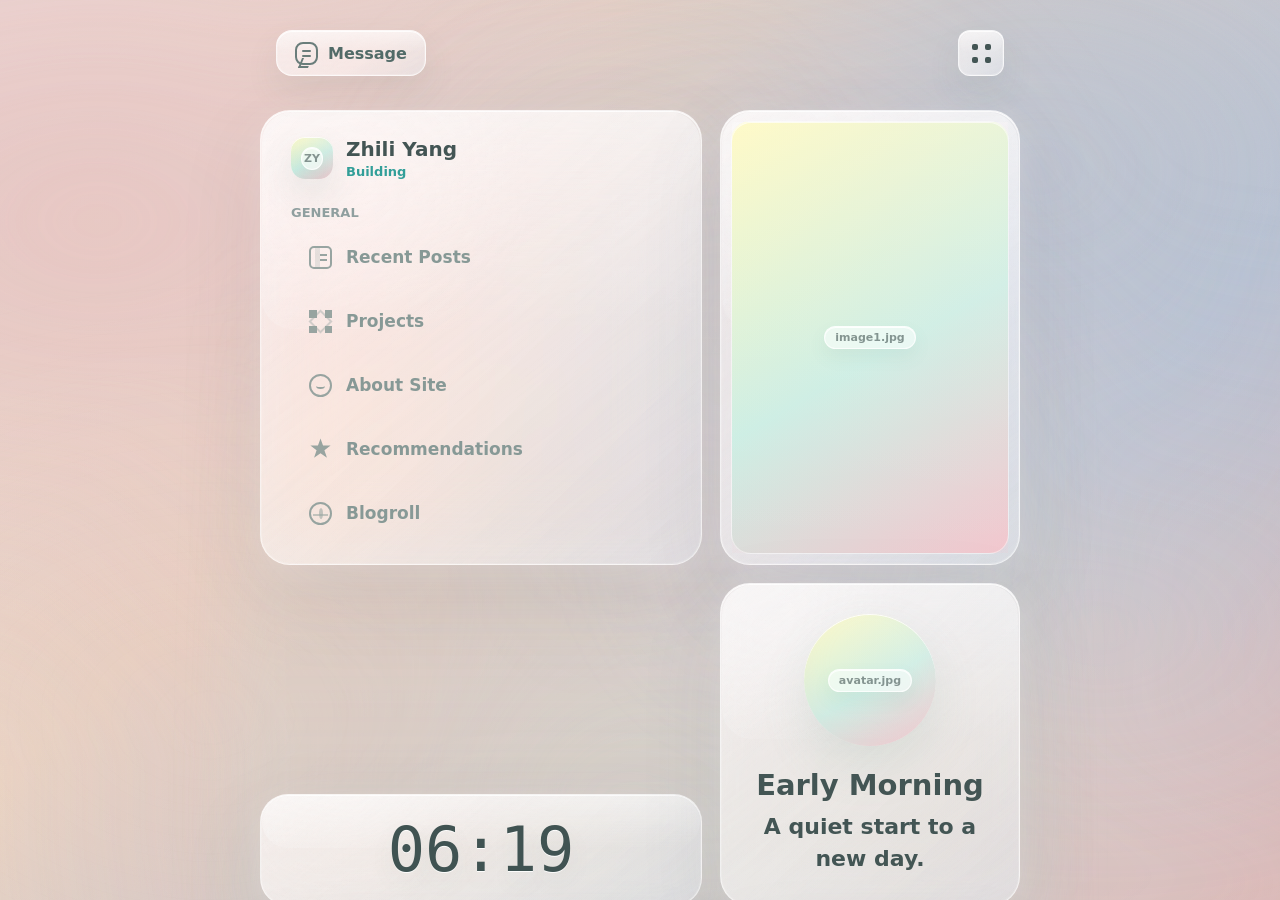
==== commit d29c4035: "9" ====
--- a/index.html
+++ b/index.html
@@ -143,7 +143,10 @@
 
         <div class="social-row" aria-label="Social links">
           <a class="social-button github" href="https://github.com/yourname" target="_blank" rel="noreferrer">
-            <span class="icon github-icon" aria-hidden="true"></span>
+            <svg class="github-svg" viewBox="0 0 24 24" aria-hidden="true">
+              <path d="M15 22v-3.4c.04-.52-.09-1.04-.36-1.48 3.02-.34 6.2-1.49 6.2-6.72a5.3 5.3 0 0 0-1.4-3.66 4.95 4.95 0 0 0-.09-3.62s-1.14-.36-3.74 1.4a12.9 12.9 0 0 0-6.82 0c-2.6-1.76-3.74-1.4-3.74-1.4a4.95 4.95 0 0 0-.09 3.62 5.3 5.3 0 0 0-1.4 3.68c0 5.19 3.16 6.34 6.17 6.71-.22.2-.39.48-.5.82-.11.33-.16.69-.13 1.05V22" />
+              <path d="M9 18.7c-2.8.9-3.9-1.2-3.9-1.2-.46-.98-1.13-1.24-1.13-1.24-.92-.63.07-.62.07-.62 1.02.07 1.56 1.05 1.56 1.05.9 1.55 2.37 1.1 2.95.84" />
+            </svg>
             <span>Github</span>
           </a>
           <a class="social-button bilibili" href="https://space.bilibili.com/yourid" target="_blank" rel="noreferrer">
--- a/styles.css
+++ b/styles.css
@@ -8,23 +8,27 @@
   --honey: #f3df9d;
   --mint: #d8f3e6;
   --rose: #f3b9c8;
+  --mist-pink: #d5aaa7;
+  --mist-blue: #b9c2d2;
+  --mist-cream: #ead4c1;
+  --mist-blush: #eedad9;
   /* Tune these values to adjust liquid glass transparency globally. */
-  --glass-opacity: 0.5;
-  --glass-strong-opacity: 0.72;
-  --glass-button-opacity: 0.64;
-  --glass-top-opacity: 0.76;
-  --glass-bottom-opacity: 0.32;
+  --glass-opacity: 0.28;
+  --glass-strong-opacity: 0.5;
+  --glass-button-opacity: 0.34;
+  --glass-top-opacity: 0.54;
+  --glass-bottom-opacity: 0.14;
   --glass: rgba(255, 255, 255, var(--glass-opacity));
   --glass-strong: rgba(255, 255, 255, var(--glass-strong-opacity));
   --glass-button: rgba(255, 255, 255, var(--glass-button-opacity));
-  --line: rgba(255, 255, 255, 0.76);
-  --shadow: 0 28px 82px rgba(67, 94, 88, 0.12), 0 8px 22px rgba(255, 255, 255, 0.32);
-  --inner: inset 0 1px 0 rgba(255, 255, 255, 0.94),
-    inset 0 -22px 42px rgba(137, 197, 184, 0.1),
-    inset 0 0 0 1px rgba(255, 255, 255, 0.18);
+  --line: rgba(255, 255, 255, 0.58);
+  --shadow: 0 30px 86px rgba(79, 86, 91, 0.11), 0 8px 28px rgba(255, 255, 255, 0.22);
+  --inner: inset 0 1px 0 rgba(255, 255, 255, 0.86),
+    inset 0 -26px 48px rgba(255, 255, 255, 0.12),
+    inset 0 0 0 1px rgba(255, 255, 255, 0.16);
   --liquid-bg:
     linear-gradient(145deg, rgba(255, 255, 255, var(--glass-top-opacity)), rgba(255, 255, 255, var(--glass-bottom-opacity))),
-    linear-gradient(330deg, rgba(126, 214, 202, 0.1), rgba(255, 255, 255, 0) 38%, rgba(244, 195, 205, 0.07)),
+    linear-gradient(320deg, rgba(185, 194, 210, 0.2), rgba(255, 255, 255, 0) 42%, rgba(213, 170, 167, 0.16)),
     var(--glass);
   color-scheme: light;
 }
@@ -45,11 +49,11 @@
     "Segoe UI", "PingFang SC", "Hiragino Sans GB", "Microsoft YaHei", sans-serif;
   color: var(--text);
   background:
-    radial-gradient(circle at 23% 78%, rgba(93, 206, 193, 0.24), transparent 38%),
-    radial-gradient(circle at 73% 22%, rgba(161, 196, 231, 0.28), transparent 36%),
-    radial-gradient(circle at 47% 58%, rgba(246, 210, 169, 0.16), transparent 34%),
-    radial-gradient(circle at 86% 78%, rgba(216, 203, 255, 0.18), transparent 34%),
-    linear-gradient(180deg, #f8f8f4 0%, #f1f6f4 46%, #d9f1e8 100%);
+    radial-gradient(circle at 16% 22%, rgba(238, 218, 217, 0.74), transparent 36%),
+    radial-gradient(circle at 82% 24%, rgba(185, 194, 210, 0.58), transparent 38%),
+    radial-gradient(circle at 28% 82%, rgba(213, 170, 167, 0.48), transparent 42%),
+    radial-gradient(circle at 72% 78%, rgba(234, 212, 193, 0.52), transparent 40%),
+    linear-gradient(135deg, #eedad9 0%, #ead4c1 36%, #b9c2d2 70%, #d5aaa7 100%);
   overflow-x: hidden;
 }
 
@@ -64,23 +68,30 @@
   z-index: 0;
   content: "";
   pointer-events: none;
-  opacity: 0.24;
-  background-image: url("data:image/svg+xml,%3Csvg viewBox='0 0 180 180' xmlns='http://www.w3.org/2000/svg'%3E%3Cfilter id='n'%3E%3CfeTurbulence type='fractalNoise' baseFrequency='.72' numOctaves='2' stitchTiles='stitch'/%3E%3C/filter%3E%3Crect width='180' height='180' filter='url(%23n)' opacity='.18'/%3E%3C/svg%3E");
+  opacity: 0.5;
+  background-image:
+    url("data:image/svg+xml,%3Csvg viewBox='0 0 180 180' xmlns='http://www.w3.org/2000/svg'%3E%3Cfilter id='n'%3E%3CfeTurbulence type='fractalNoise' baseFrequency='.72' numOctaves='2' stitchTiles='stitch'/%3E%3C/filter%3E%3Crect width='180' height='180' filter='url(%23n)' opacity='.16'/%3E%3C/svg%3E"),
+    radial-gradient(ellipse at 34% 42%, rgba(255, 255, 255, 0.34), transparent 44%),
+    radial-gradient(ellipse at 78% 58%, rgba(255, 255, 255, 0.22), transparent 46%);
+  background-size: 180px 180px, 110% 110%, 120% 120%;
   mix-blend-mode: soft-light;
 }
 
 body::after {
   position: fixed;
-  inset: auto -8% -14%;
-  height: 68vh;
+  inset: -18% -18%;
   z-index: 0;
   content: "";
   pointer-events: none;
   background:
-    radial-gradient(ellipse at 18% 68%, rgba(98, 212, 198, 0.24), transparent 54%),
-    radial-gradient(ellipse at 72% 60%, rgba(177, 215, 181, 0.22), transparent 50%),
-    radial-gradient(ellipse at 52% 78%, rgba(245, 218, 167, 0.16), transparent 48%);
-  filter: blur(18px);
+    radial-gradient(ellipse at 20% 32%, rgba(213, 170, 167, 0.46), transparent 42%),
+    radial-gradient(ellipse at 72% 28%, rgba(185, 194, 210, 0.5), transparent 44%),
+    radial-gradient(ellipse at 48% 78%, rgba(234, 212, 193, 0.42), transparent 46%),
+    radial-gradient(ellipse at 82% 84%, rgba(238, 218, 217, 0.36), transparent 42%);
+  filter: blur(34px) saturate(118%);
+  opacity: 0.82;
+  animation: mist-drift 46s ease-in-out infinite alternate;
+  transform: translate3d(0, 0, 0) scale(1.04);
 }
 
 a {
@@ -122,6 +133,22 @@
   overflow: hidden;
 }
 
+.home-shell::before {
+  position: fixed;
+  inset: -12% -10%;
+  z-index: -1;
+  content: "";
+  pointer-events: none;
+  background:
+    radial-gradient(ellipse at 22% 74%, rgba(255, 255, 255, 0.22), transparent 36%),
+    radial-gradient(ellipse at 55% 36%, rgba(238, 218, 217, 0.3), transparent 38%),
+    radial-gradient(ellipse at 80% 66%, rgba(185, 194, 210, 0.28), transparent 42%);
+  filter: blur(42px);
+  opacity: 0.66;
+  animation: veil-float 64s ease-in-out infinite alternate;
+  transform: translate3d(0, 0, 0);
+}
+
 .dashboard {
   position: relative;
   isolation: isolate;
@@ -129,6 +156,32 @@
   height: min(700px, calc(100svh - 40px));
   min-height: 0;
   display: block;
+}
+
+@keyframes mist-drift {
+  0% {
+    background-position: 0% 0%, 100% 10%, 42% 100%, 100% 100%;
+    transform: translate3d(-1.8%, -1.2%, 0) scale(1.04);
+  }
+
+  45% {
+    background-position: 16% 8%, 86% 24%, 50% 86%, 92% 78%;
+  }
+
+  100% {
+    background-position: 10% 18%, 80% 4%, 34% 82%, 86% 72%;
+    transform: translate3d(2.2%, 1.6%, 0) scale(1.08);
+  }
+}
+
+@keyframes veil-float {
+  0% {
+    transform: translate3d(1%, -1%, 0) rotate(0.001deg) scale(1);
+  }
+
+  100% {
+    transform: translate3d(-2.2%, 1.8%, 0) rotate(0.001deg) scale(1.06);
+  }
 }
 
 .dashboard::before {
@@ -175,9 +228,9 @@
   border-radius: 30px;
   background: var(--liquid-bg);
   box-shadow: var(--shadow), var(--inner);
-  backdrop-filter: blur(32px) saturate(150%);
-  -webkit-backdrop-filter: blur(32px) saturate(150%);
-  transition: transform 180ms ease, box-shadow 180ms ease, border-color 180ms ease;
+  backdrop-filter: blur(38px) saturate(168%) contrast(1.02);
+  -webkit-backdrop-filter: blur(38px) saturate(168%) contrast(1.02);
+  transition: transform 220ms ease, box-shadow 220ms ease, border-color 220ms ease, background 220ms ease;
 }
 
 .glass-card::before {
@@ -188,9 +241,9 @@
   content: "";
   pointer-events: none;
   background:
-    linear-gradient(180deg, rgba(255, 255, 255, 0.68), rgba(255, 255, 255, 0)),
-    linear-gradient(110deg, rgba(255, 255, 255, 0.18), rgba(255, 255, 255, 0) 54%);
-  opacity: 0.82;
+    linear-gradient(180deg, rgba(255, 255, 255, 0.58), rgba(255, 255, 255, 0)),
+    linear-gradient(110deg, rgba(255, 255, 255, 0.24), rgba(255, 255, 255, 0) 54%);
+  opacity: 0.74;
   z-index: 0;
 }
 
@@ -201,8 +254,10 @@
   border-radius: inherit;
   content: "";
   pointer-events: none;
-  background: linear-gradient(135deg, rgba(255, 255, 255, 0.22), rgba(255, 255, 255, 0) 34%, rgba(122, 207, 196, 0.08) 100%);
-  opacity: 0.72;
+  background:
+    radial-gradient(circle at 22% 16%, rgba(255, 255, 255, 0.24), transparent 34%),
+    linear-gradient(135deg, rgba(255, 255, 255, 0.14), rgba(255, 255, 255, 0) 36%, rgba(185, 194, 210, 0.1) 100%);
+  opacity: 0.68;
 }
 
 .glass-card > * {
@@ -214,6 +269,24 @@
 .dashboard button,
 .music-card {
   cursor: default;
+}
+
+.glass-card:hover,
+.message-button:hover,
+.grid-button:hover,
+.social-button:hover,
+.music-card:hover {
+  transform: translate3d(0, -8px, 0) scale(1.018);
+  border-color: rgba(255, 255, 255, 0.86);
+  background:
+    linear-gradient(145deg, rgba(255, 255, 255, 0.66), rgba(255, 255, 255, 0.22)),
+    linear-gradient(320deg, rgba(185, 194, 210, 0.22), rgba(255, 255, 255, 0) 42%, rgba(213, 170, 167, 0.18)),
+    rgba(255, 255, 255, 0.34);
+  box-shadow:
+    0 36px 96px rgba(79, 86, 91, 0.16),
+    0 12px 32px rgba(255, 255, 255, 0.28),
+    inset 0 1px 0 rgba(255, 255, 255, 0.96),
+    inset 0 -26px 48px rgba(255, 255, 255, 0.16);
 }
 
 .nav-card {
@@ -575,9 +648,9 @@
   border: 1px solid rgba(255, 255, 255, 0.72);
   background: var(--liquid-bg);
   box-shadow: 0 16px 34px rgba(74, 111, 105, 0.09), var(--inner);
-  backdrop-filter: blur(28px) saturate(148%);
-  -webkit-backdrop-filter: blur(28px) saturate(148%);
-  transition: transform 180ms ease, box-shadow 180ms ease, border-color 180ms ease;
+  backdrop-filter: blur(34px) saturate(158%) contrast(1.02);
+  -webkit-backdrop-filter: blur(34px) saturate(158%) contrast(1.02);
+  transition: transform 220ms ease, box-shadow 220ms ease, border-color 220ms ease, background 220ms ease;
 }
 
 .message-button::before,
@@ -589,8 +662,8 @@
   border-radius: inherit;
   content: "";
   pointer-events: none;
-  background: linear-gradient(180deg, rgba(255, 255, 255, 0.62), rgba(255, 255, 255, 0));
-  opacity: 0.78;
+  background: linear-gradient(180deg, rgba(255, 255, 255, 0.58), rgba(255, 255, 255, 0));
+  opacity: 0.74;
   z-index: 0;
 }
 
@@ -610,22 +683,16 @@
   gap: 10px;
   padding: 0 18px;
   border-radius: 16px;
-  color: white !important;
+  color: #526b68 !important;
   font-size: 16px;
   font-weight: 820;
-  background:
-    linear-gradient(180deg, rgba(255, 255, 255, 0.24), rgba(255, 255, 255, 0)),
-    linear-gradient(180deg, rgba(128, 216, 209, 0.82), rgba(72, 185, 176, 0.72)),
-    var(--glass-button);
-  box-shadow:
-    0 18px 38px rgba(46, 159, 150, 0.2),
-    inset 0 1px 0 rgba(255, 255, 255, 0.6),
-    inset 0 -12px 20px rgba(27, 133, 125, 0.16);
+  background: var(--liquid-bg);
+  box-shadow: 0 16px 34px rgba(74, 111, 105, 0.09), var(--inner);
 }
 
 .message-button:link,
 .message-button:visited {
-  color: white !important;
+  color: #526b68 !important;
 }
 
 .message-icon {
@@ -873,48 +940,25 @@
 
 .social-button.github {
   min-width: 0;
-  color: #fff;
-  background:
-    linear-gradient(180deg, rgba(255, 255, 255, 0.14), rgba(255, 255, 255, 0)),
-    linear-gradient(180deg, rgba(29, 32, 33, 0.9), rgba(5, 6, 6, 0.82)),
-    var(--glass-button);
-  box-shadow: 0 16px 32px rgba(0, 0, 0, 0.16), inset 0 1px 0 rgba(255, 255, 255, 0.18);
-}
-
-.github-icon {
-  border: 2px solid currentColor;
-  border-radius: 50%;
-}
-
-.github-icon::before,
-.github-icon::after {
-  position: absolute;
-  content: "";
-  background: currentColor;
-}
-
-.github-icon::before {
-  width: 10px;
-  height: 6px;
-  left: 5px;
-  bottom: -2px;
-  border-radius: 4px 4px 0 0;
-}
-
-.github-icon::after {
-  width: 4px;
-  height: 4px;
-  left: 3px;
-  top: 1px;
-  border-radius: 50%;
-  box-shadow: 14px 0 0 currentColor;
+  color: #526b68;
+  background: var(--liquid-bg);
+  box-shadow: 0 14px 30px rgba(74, 111, 105, 0.09), var(--inner);
+}
+
+.github-svg {
+  width: 25px;
+  height: 25px;
+  flex: 0 0 auto;
+  fill: none;
+  stroke: currentColor;
+  stroke-width: 1.85;
+  stroke-linecap: round;
+  stroke-linejoin: round;
 }
 
 .social-button.bilibili {
   color: #7e8f8b;
-  background:
-    linear-gradient(145deg, rgba(255, 255, 255, var(--glass-strong-opacity)), rgba(255, 255, 255, 0.42)),
-    var(--glass-button);
+  background: var(--liquid-bg);
 }
 
 .social-button.bilibili span {
@@ -925,9 +969,7 @@
   width: 100%;
   min-width: 0;
   padding: 0;
-  background:
-    linear-gradient(145deg, rgba(255, 255, 255, var(--glass-strong-opacity)), rgba(255, 255, 255, 0.42)),
-    var(--glass-button);
+  background: var(--liquid-bg);
 }
 
 .gmail-svg {
@@ -940,9 +982,7 @@
   min-width: 0;
   padding: 0 15px;
   color: #3266d9;
-  background:
-    linear-gradient(145deg, rgba(255, 255, 255, var(--glass-strong-opacity)), rgba(236, 243, 255, 0.44)),
-    var(--glass-button);
+  background: var(--liquid-bg);
 }
 
 .recommend-card {
@@ -1364,6 +1404,8 @@
   *,
   *::before,
   *::after {
+    animation-duration: 0.01ms !important;
+    animation-iteration-count: 1 !important;
     scroll-behavior: auto !important;
     transition-duration: 0.01ms !important;
   }
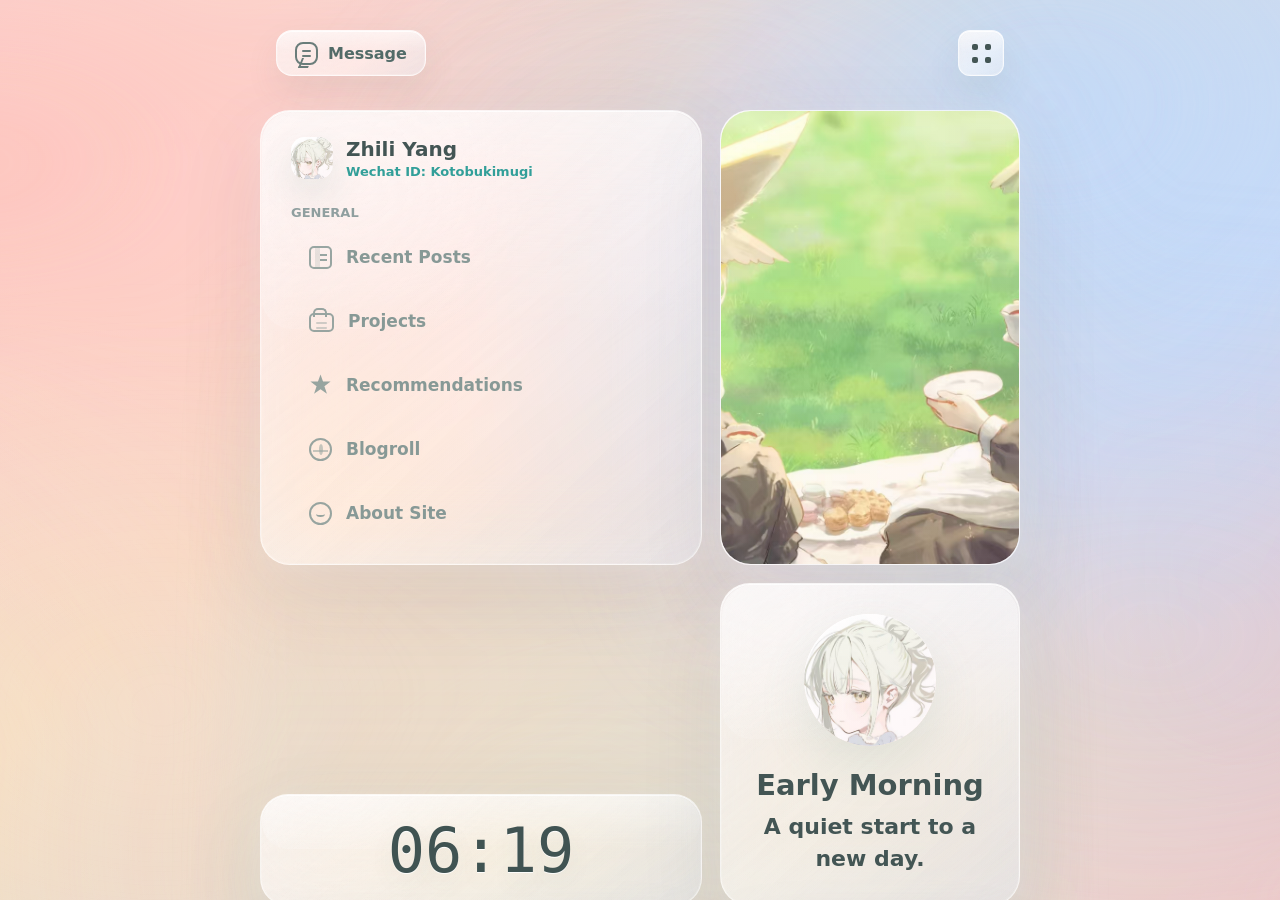
==== commit d73d2d63: "final_layout" ====
--- a/index.html
+++ b/index.html
@@ -15,12 +15,12 @@
       <section class="dashboard">
         <aside class="glass-card nav-card" aria-label="Homepage navigation">
           <a class="identity" href="detail.html?view=home" aria-label="Open homepage navigation">
-            <span class="avatar-chip media-slot" style="--media: url('assets/avatar.jpg')" aria-label="Avatar">
-              <span>ZY</span>
+            <span class="avatar-chip media-slot" aria-label="Avatar">
+              <img src="assets/avatar.jpg" alt="" />
             </span>
             <div>
               <p class="site-name">Zhili Yang</p>
-              <p class="status">Building</p>
+              <p class="status">Wechat ID: Kotobukimugi</p>
             </div>
           </a>
 
@@ -31,12 +31,8 @@
               <span>Recent Posts</span>
             </a>
             <a class="menu-item" href="detail.html?view=projects">
-              <span class="icon grid-icon" aria-hidden="true"></span>
+              <span class="icon project-icon" aria-hidden="true"></span>
               <span>Projects</span>
-            </a>
-            <a class="menu-item" href="detail.html?view=site">
-              <span class="icon face-icon" aria-hidden="true"></span>
-              <span>About Site</span>
             </a>
             <a class="menu-item" href="detail.html?view=recommend">
               <span class="icon star-icon" aria-hidden="true"></span>
@@ -46,12 +42,16 @@
               <span class="icon globe-icon" aria-hidden="true"></span>
               <span>Blogroll</span>
             </a>
+            <a class="menu-item" href="detail.html?view=site">
+              <span class="icon face-icon" aria-hidden="true"></span>
+              <span>About Site</span>
+            </a>
           </nav>
         </aside>
 
         <a class="glass-card hero-card image-card" href="detail.html?view=gallery" aria-label="Open homepage artwork">
-          <span class="media-slot hero-media" style="--media: url('assets/image1.jpg')">
-            <span>image1.jpg</span>
+          <span class="media-slot hero-media">
+            <img src="assets/image1.jpg" alt="" />
           </span>
         </a>
 
@@ -67,19 +67,19 @@
           <span></span>
         </a>
 
-        <a class="glass-card clock-card" href="detail.html?view=now" aria-label="View current time">
+        <div class="glass-card clock-card" aria-label="Current time">
           <time id="clockTime">14:39</time>
-        </a>
+        </div>
 
-        <a class="glass-card intro-card" href="detail.html?view=about" aria-label="Open about me">
-          <span class="portrait media-slot" style="--media: url('assets/avatar.jpg')" aria-label="Portrait">
-            <span>avatar.jpg</span>
+        <div class="glass-card intro-card" aria-label="Greeting">
+          <span class="portrait media-slot" aria-label="Portrait">
+            <img src="assets/avatar.jpg" alt="" />
           </span>
           <h1 id="greetingTitle">Good Afternoon</h1>
           <p id="greetingCopy">I'm Zhili, Nice to meet you!</p>
-        </a>
+        </div>
 
-        <a class="glass-card calendar-card" href="detail.html?view=calendar" aria-label="Open calendar">
+        <div class="glass-card calendar-card" aria-label="Calendar">
           <p class="calendar-title" id="calendarTitle">2026/5/1 Fri</p>
           <div class="calendar-grid" id="calendarGrid" aria-hidden="true">
             <span class="weekday">Mon</span>
@@ -125,14 +125,11 @@
             <span>30</span>
             <span>31</span>
           </div>
-        </a>
+        </div>
 
         <a class="glass-card latest-card" href="detail.html?view=latest" aria-label="Open latest post">
           <p class="muted-title">Latest Post</p>
           <div class="latest-row">
-            <span class="thumb image-card media-slot" style="--media: url('assets/image2.jpg')" aria-label="Latest post cover">
-              <span>image2.jpg</span>
-            </span>
             <div>
               <h2>Notice</h2>
               <p>This site is still being built.</p>
@@ -169,9 +166,6 @@
         <a class="glass-card recommend-card" href="detail.html?view=recommend" aria-label="Open random recommendation">
           <p class="muted-title">Random Pick</p>
           <div class="recommend-content">
-            <span class="book-cover image-card media-slot" style="--media: url('assets/image3.jpg')" aria-label="Recommendation cover">
-              <span>image3.jpg</span>
-            </span>
             <div>
               <h2>CMU 15-445 & Database</h2>
               <p>Labs, architecture notes, docs, and gotchas...</p>
@@ -180,15 +174,13 @@
           </div>
         </a>
 
-        <div class="glass-card music-card" id="musicCard" aria-label="Music player">
-          <span class="note-mark" aria-hidden="true">♪</span>
-          <div class="track">
-            <p id="trackTitle">Loading track</p>
-            <span class="progress"><span id="musicProgress"></span></span>
+        <a class="glass-card quote-card" href="detail.html?view=quote" aria-label="Open daily note">
+          <span class="quote-mark" aria-hidden="true">“</span>
+          <div>
+            <p>Neither lured by praise nor cowed by slander; walk the path and keep myself upright.</p>
+            <span>Daily Note</span>
           </div>
-          <button class="play-button" id="playToggle" type="button" aria-label="Play or pause"></button>
-          <audio id="siteAudio" preload="auto"></audio>
-        </div>
+        </a>
       </section>
     </main>
 
--- a/styles.css
+++ b/styles.css
@@ -49,11 +49,11 @@
     "Segoe UI", "PingFang SC", "Hiragino Sans GB", "Microsoft YaHei", sans-serif;
   color: var(--text);
   background:
-    radial-gradient(circle at 16% 22%, rgba(238, 218, 217, 0.74), transparent 36%),
-    radial-gradient(circle at 82% 24%, rgba(185, 194, 210, 0.58), transparent 38%),
-    radial-gradient(circle at 28% 82%, rgba(213, 170, 167, 0.48), transparent 42%),
-    radial-gradient(circle at 72% 78%, rgba(234, 212, 193, 0.52), transparent 40%),
-    linear-gradient(135deg, #eedad9 0%, #ead4c1 36%, #b9c2d2 70%, #d5aaa7 100%);
+    radial-gradient(circle at 16% 22%, rgba(255, 226, 224, 0.88), transparent 36%),
+    radial-gradient(circle at 82% 24%, rgba(204, 219, 248, 0.68), transparent 38%),
+    radial-gradient(circle at 28% 82%, rgba(232, 178, 174, 0.56), transparent 42%),
+    radial-gradient(circle at 72% 78%, rgba(249, 222, 191, 0.64), transparent 40%),
+    linear-gradient(135deg, #f8deda 0%, #f5dfbd 34%, #cfdbf3 70%, #e5b7b4 100%);
   overflow-x: hidden;
 }
 
@@ -79,19 +79,18 @@
 
 body::after {
   position: fixed;
-  inset: -18% -18%;
+  inset: -24% -24%;
   z-index: 0;
   content: "";
   pointer-events: none;
   background:
-    radial-gradient(ellipse at 20% 32%, rgba(213, 170, 167, 0.46), transparent 42%),
-    radial-gradient(ellipse at 72% 28%, rgba(185, 194, 210, 0.5), transparent 44%),
-    radial-gradient(ellipse at 48% 78%, rgba(234, 212, 193, 0.42), transparent 46%),
-    radial-gradient(ellipse at 82% 84%, rgba(238, 218, 217, 0.36), transparent 42%);
-  filter: blur(34px) saturate(118%);
-  opacity: 0.82;
-  animation: mist-drift 46s ease-in-out infinite alternate;
-  transform: translate3d(0, 0, 0) scale(1.04);
+    radial-gradient(ellipse at 18% 30%, rgba(226, 170, 165, 0.62), transparent 40%),
+    radial-gradient(ellipse at 70% 26%, rgba(178, 200, 238, 0.66), transparent 42%),
+    radial-gradient(ellipse at 44% 78%, rgba(246, 213, 181, 0.58), transparent 45%),
+    radial-gradient(ellipse at 86% 82%, rgba(248, 213, 214, 0.52), transparent 40%);
+  filter: blur(26px) saturate(136%) brightness(1.08);
+  opacity: 0.92;
+  transform: translate3d(0, 0, 0) scale(1.08);
 }
 
 a {
@@ -136,52 +135,26 @@
 .home-shell::before {
   position: fixed;
   inset: -12% -10%;
-  z-index: -1;
+  z-index: 0;
   content: "";
   pointer-events: none;
   background:
-    radial-gradient(ellipse at 22% 74%, rgba(255, 255, 255, 0.22), transparent 36%),
-    radial-gradient(ellipse at 55% 36%, rgba(238, 218, 217, 0.3), transparent 38%),
-    radial-gradient(ellipse at 80% 66%, rgba(185, 194, 210, 0.28), transparent 42%);
-  filter: blur(42px);
-  opacity: 0.66;
-  animation: veil-float 64s ease-in-out infinite alternate;
-  transform: translate3d(0, 0, 0);
+    radial-gradient(ellipse at 20% 72%, rgba(255, 255, 255, 0.34), transparent 34%),
+    radial-gradient(ellipse at 54% 34%, rgba(238, 218, 217, 0.42), transparent 36%),
+    radial-gradient(ellipse at 82% 66%, rgba(185, 194, 210, 0.38), transparent 40%);
+  filter: blur(38px);
+  opacity: 0.72;
+  transform: translate3d(0, 0, 0) scale(1.04);
 }
 
 .dashboard {
   position: relative;
+  z-index: 1;
   isolation: isolate;
   width: min(1280px, calc(100vw - 64px));
   height: min(700px, calc(100svh - 40px));
   min-height: 0;
   display: block;
-}
-
-@keyframes mist-drift {
-  0% {
-    background-position: 0% 0%, 100% 10%, 42% 100%, 100% 100%;
-    transform: translate3d(-1.8%, -1.2%, 0) scale(1.04);
-  }
-
-  45% {
-    background-position: 16% 8%, 86% 24%, 50% 86%, 92% 78%;
-  }
-
-  100% {
-    background-position: 10% 18%, 80% 4%, 34% 82%, 86% 72%;
-    transform: translate3d(2.2%, 1.6%, 0) scale(1.08);
-  }
-}
-
-@keyframes veil-float {
-  0% {
-    transform: translate3d(1%, -1%, 0) rotate(0.001deg) scale(1);
-  }
-
-  100% {
-    transform: translate3d(-2.2%, 1.8%, 0) rotate(0.001deg) scale(1.06);
-  }
 }
 
 .dashboard::before {
@@ -230,7 +203,10 @@
   box-shadow: var(--shadow), var(--inner);
   backdrop-filter: blur(38px) saturate(168%) contrast(1.02);
   -webkit-backdrop-filter: blur(38px) saturate(168%) contrast(1.02);
-  transition: transform 220ms ease, box-shadow 220ms ease, border-color 220ms ease, background 220ms ease;
+  transform: translate3d(0, 0, 0);
+  backface-visibility: hidden;
+  will-change: transform;
+  transition: transform 135ms cubic-bezier(0.2, 0.8, 0.2, 1), border-color 120ms ease;
 }
 
 .glass-card::before {
@@ -258,6 +234,7 @@
     radial-gradient(circle at 22% 16%, rgba(255, 255, 255, 0.24), transparent 34%),
     linear-gradient(135deg, rgba(255, 255, 255, 0.14), rgba(255, 255, 255, 0) 36%, rgba(185, 194, 210, 0.1) 100%);
   opacity: 0.68;
+  transition: opacity 135ms ease;
 }
 
 .glass-card > * {
@@ -267,7 +244,7 @@
 
 .dashboard a,
 .dashboard button,
-.music-card {
+.quote-card {
   cursor: default;
 }
 
@@ -275,27 +252,25 @@
 .message-button:hover,
 .grid-button:hover,
 .social-button:hover,
-.music-card:hover {
+.quote-card:hover {
   transform: translate3d(0, -8px, 0) scale(1.018);
   border-color: rgba(255, 255, 255, 0.86);
-  background:
-    linear-gradient(145deg, rgba(255, 255, 255, 0.66), rgba(255, 255, 255, 0.22)),
-    linear-gradient(320deg, rgba(185, 194, 210, 0.22), rgba(255, 255, 255, 0) 42%, rgba(213, 170, 167, 0.18)),
-    rgba(255, 255, 255, 0.34);
-  box-shadow:
-    0 36px 96px rgba(79, 86, 91, 0.16),
-    0 12px 32px rgba(255, 255, 255, 0.28),
-    inset 0 1px 0 rgba(255, 255, 255, 0.96),
-    inset 0 -26px 48px rgba(255, 255, 255, 0.16);
+}
+
+.glass-card:hover::after,
+.message-button:hover::before,
+.grid-button:hover::before,
+.social-button:hover::before {
+  opacity: 0.96;
 }
 
 .nav-card {
   position: absolute;
   grid-area: nav;
   left: 26px;
-  top: 76px;
+  top: 50px;
   width: 318px;
-  height: 462px;
+  height: 470px;
   min-height: 0;
   padding: 26px 30px;
   overflow: hidden;
@@ -315,9 +290,7 @@
 }
 
 .avatar-chip,
-.portrait,
-.thumb,
-.book-cover {
+.portrait {
   position: relative;
   overflow: hidden;
   flex: 0 0 auto;
@@ -346,9 +319,20 @@
   background-size: cover, cover, 18px 18px;
 }
 
+.media-slot > img {
+  position: relative;
+  z-index: 0;
+  display: block;
+  width: 100%;
+  height: 100%;
+  border-radius: inherit;
+  object-fit: cover;
+}
+
 .media-slot::before {
   position: absolute;
   inset: 0;
+  z-index: 1;
   content: "";
   pointer-events: none;
   background:
@@ -442,16 +426,17 @@
 }
 
 .menu-item::before {
-  border: 1px solid rgba(255, 255, 255, 0.92);
+  border: 1px solid rgba(255, 255, 255, 0.68);
   background:
-    radial-gradient(circle at 20% 14%, rgba(255, 255, 255, 0.98), rgba(255, 255, 255, 0.44) 35%, rgba(255, 255, 255, 0.18) 74%),
-    linear-gradient(140deg, rgba(255, 255, 255, 0.78), rgba(202, 241, 229, 0.46) 58%, rgba(244, 199, 207, 0.22));
+    radial-gradient(circle at 20% 12%, rgba(255, 255, 255, 0.62), rgba(255, 255, 255, 0.18) 42%, rgba(255, 255, 255, 0.08) 78%),
+    linear-gradient(140deg, rgba(248, 222, 218, 0.26), rgba(207, 219, 243, 0.22) 54%, rgba(245, 223, 189, 0.22)),
+    rgba(255, 255, 255, 0.18);
   box-shadow:
-    inset 0 1px 0 rgba(255, 255, 255, 0.98),
-    inset 0 -18px 28px rgba(123, 197, 181, 0.14),
-    0 14px 36px rgba(61, 99, 92, 0.12);
-  backdrop-filter: blur(22px) saturate(150%);
-  -webkit-backdrop-filter: blur(22px) saturate(150%);
+    inset 0 1px 0 rgba(255, 255, 255, 0.82),
+    inset 0 -16px 28px rgba(255, 255, 255, 0.12),
+    0 14px 34px rgba(92, 88, 97, 0.1);
+  backdrop-filter: blur(20px) saturate(150%);
+  -webkit-backdrop-filter: blur(20px) saturate(150%);
   transform: scale(0.96);
   z-index: 0;
 }
@@ -531,21 +516,37 @@
   box-shadow: 0 5px 0 currentColor;
 }
 
-.grid-icon {
-  background:
-    linear-gradient(currentColor 0 0) 0 0 / 8px 8px no-repeat,
-    linear-gradient(currentColor 0 0) 16px 0 / 8px 8px no-repeat,
-    linear-gradient(currentColor 0 0) 0 16px / 8px 8px no-repeat,
-    linear-gradient(currentColor 0 0) 16px 16px / 8px 8px no-repeat;
-}
-
-.grid-icon::before {
-  position: absolute;
-  inset: 3px;
-  content: "";
+.project-icon {
+  width: 25px;
+  height: 19px;
+  margin-top: 3px;
   border: 2px solid currentColor;
-  transform: rotate(45deg);
-  opacity: 0.42;
+  border-radius: 5px;
+}
+
+.project-icon::before {
+  position: absolute;
+  left: 2px;
+  top: -7px;
+  width: 10px;
+  height: 7px;
+  content: "";
+  border: 2px solid currentColor;
+  border-bottom: 0;
+  border-radius: 5px 5px 0 0;
+}
+
+.project-icon::after {
+  position: absolute;
+  left: 5px;
+  right: 5px;
+  top: 7px;
+  height: 2px;
+  border-radius: 99px;
+  content: "";
+  background: currentColor;
+  box-shadow: 0 5px 0 currentColor;
+  opacity: 0.46;
 }
 
 .face-icon {
@@ -598,11 +599,11 @@
 .hero-card {
   position: absolute;
   grid-area: hero;
-  left: 412px;
-  top: 18px;
-  width: 406px;
-  height: 114px;
-  padding: 10px;
+  left: 386px;
+  top: 12px;
+  width: 438px;
+  height: 124px;
+  padding: 0;
   overflow: hidden;
   background: var(--liquid-bg);
 }
@@ -612,9 +613,9 @@
   height: 100%;
   display: grid;
   place-items: center;
-  border: 1px solid rgba(255, 255, 255, 0.48);
-  border-radius: 20px;
-  box-shadow: inset 0 1px 0 rgba(255, 255, 255, 0.72);
+  border: 0;
+  border-radius: inherit;
+  box-shadow: none;
 }
 
 .image-card img {
@@ -650,7 +651,10 @@
   box-shadow: 0 16px 34px rgba(74, 111, 105, 0.09), var(--inner);
   backdrop-filter: blur(34px) saturate(158%) contrast(1.02);
   -webkit-backdrop-filter: blur(34px) saturate(158%) contrast(1.02);
-  transition: transform 220ms ease, box-shadow 220ms ease, border-color 220ms ease, background 220ms ease;
+  transform: translate3d(0, 0, 0);
+  backface-visibility: hidden;
+  will-change: transform;
+  transition: transform 130ms cubic-bezier(0.2, 0.8, 0.2, 1), border-color 120ms ease;
 }
 
 .message-button::before,
@@ -665,6 +669,7 @@
   background: linear-gradient(180deg, rgba(255, 255, 255, 0.58), rgba(255, 255, 255, 0));
   opacity: 0.74;
   z-index: 0;
+  transition: opacity 130ms ease;
 }
 
 .message-button > *,
@@ -676,9 +681,9 @@
 
 .message-button {
   position: absolute;
-  left: 898px;
-  top: 86px;
-  height: 46px;
+  left: 883px;
+  top: 43px;
+  height: 42px;
   min-width: 124px;
   gap: 10px;
   padding: 0 18px;
@@ -727,8 +732,8 @@
 
 .grid-button {
   position: absolute;
-  left: 1060px;
-  top: 85px;
+  left: 1043px;
+  top: 42px;
   width: 46px;
   height: 46px;
   display: grid;
@@ -754,9 +759,9 @@
 .clock-card {
   position: absolute;
   grid-area: clock;
-  left: 900px;
-  top: 148px;
-  width: 300px;
+  left: 877px;
+  top: 100px;
+  width: 318px;
   height: 128px;
   display: grid;
   place-items: center;
@@ -779,9 +784,9 @@
   position: absolute;
   grid-area: intro;
   left: 376px;
-  top: 160px;
+  top: 156px;
   width: 462px;
-  height: 316px;
+  height: 325px;
   min-height: 0;
   display: flex;
   flex-direction: column;
@@ -822,34 +827,42 @@
 .calendar-card {
   position: absolute;
   grid-area: calendar;
-  left: 880px;
-  top: 304px;
+  left: 876px;
+  top: 242px;
   width: 398px;
-  height: 270px;
+  height: 300px;
   min-height: 0;
-  padding: 22px 28px;
+  display: flex;
+  flex-direction: column;
+  padding: 24px 28px 28px;
 }
 
 .calendar-title {
-  margin: 0 0 12px;
+  flex: 0 0 auto;
+  margin: 0 0 16px;
   color: #7f928e;
   font-size: 15px;
   font-weight: 780;
 }
 
 .calendar-grid {
+  flex: 1;
+  min-height: 0;
   display: grid;
   grid-template-columns: repeat(7, minmax(0, 1fr));
-  gap: 7px 11px;
+  grid-auto-rows: minmax(0, 1fr);
+  gap: 8px 11px;
+  align-items: stretch;
   text-align: center;
   color: #95a4a0;
-  font-size: 15px;
+  font-size: 16px;
   font-weight: 700;
 }
 
 .calendar-grid span {
   min-width: 0;
-  height: 21px;
+  min-height: 0;
+  height: auto;
   display: grid;
   place-items: center;
   border-radius: 8px;
@@ -861,6 +874,10 @@
 }
 
 .calendar-grid .today {
+  width: 44px;
+  height: 26px;
+  align-self: center;
+  justify-self: center;
   color: white;
   background: linear-gradient(180deg, #78d4cd, #4bbab2);
   box-shadow: 0 8px 18px rgba(70, 184, 176, 0.24);
@@ -869,8 +886,8 @@
 .latest-card {
   position: absolute;
   grid-area: latest;
-  left: 18px;
-  top: 552px;
+  left: 22px;
+  top: 547px;
   width: 326px;
   height: 124px;
   min-height: 0;
@@ -878,16 +895,8 @@
 }
 
 .latest-row {
-  display: flex;
-  align-items: center;
-  gap: 15px;
-  margin-top: 10px;
-}
-
-.thumb {
-  width: 54px;
-  height: 54px;
-  border-radius: 14px;
+  display: block;
+  margin-top: 13px;
 }
 
 .latest-card h2,
@@ -997,15 +1006,8 @@
 }
 
 .recommend-content {
-  display: flex;
-  gap: 14px;
-  margin-top: 11px;
-}
-
-.book-cover {
-  width: 56px;
-  height: 56px;
-  border-radius: 8px;
+  display: block;
+  margin-top: 13px;
 }
 
 .recommend-card .stats {
@@ -1014,131 +1016,68 @@
   font-weight: 760;
 }
 
-.music-card {
-  position: absolute;
-  grid-area: music;
-  left: 880px;
-  top: 582px;
+.quote-card {
+  position: absolute;
+  grid-area: quote;
+  left: 873px;
+  top: 560px;
   width: 398px;
   min-height: 0;
-  height: 76px;
+  height: 99px;
   display: flex;
   align-items: center;
-  gap: 13px;
-  padding: 15px 16px 15px 18px;
+  gap: 16px;
+  padding: 16px 22px;
   align-self: start;
   border-radius: 20px;
   margin-top: 0;
   overflow: hidden;
 }
 
-.note-mark {
-  color: #5ec8c0;
-  width: 38px;
-  height: 38px;
-  flex: 0 0 38px;
+.quote-mark {
+  width: 40px;
+  height: 40px;
+  flex: 0 0 40px;
   display: grid;
   place-items: center;
   border-radius: 50%;
-  font-size: 29px;
-  font-weight: 860;
+  color: rgba(82, 107, 104, 0.74);
+  font-family: Georgia, "Times New Roman", serif;
+  font-size: 42px;
+  font-weight: 700;
   line-height: 1;
   background:
-    linear-gradient(145deg, rgba(255, 255, 255, 0.72), rgba(255, 255, 255, 0.26)),
-    rgba(225, 247, 242, 0.58);
-  box-shadow: inset 0 1px 0 rgba(255, 255, 255, 0.82), 0 10px 22px rgba(88, 197, 189, 0.12);
-  text-shadow: 0 10px 22px rgba(88, 197, 189, 0.16);
-}
-
-.track {
+    linear-gradient(145deg, rgba(255, 255, 255, 0.82), rgba(255, 255, 255, 0.28)),
+    rgba(238, 218, 217, 0.42);
+  box-shadow: inset 0 1px 0 rgba(255, 255, 255, 0.86), 0 10px 22px rgba(213, 170, 167, 0.12);
+  text-shadow: 0 10px 22px rgba(213, 170, 167, 0.18);
+}
+
+.quote-card div {
   min-width: 0;
   flex: 1;
 }
 
-.track p {
-  margin: 0 0 8px;
-  color: #7a8d89;
-  font-size: 15px;
+.quote-card p {
+  margin: 0;
+  color: #536865;
+  font-size: 14px;
   font-weight: 760;
-  line-height: 1.15;
-  white-space: nowrap;
+  line-height: 1.3;
+  letter-spacing: 0;
   overflow: hidden;
-  text-overflow: ellipsis;
-}
-
-.progress {
+  display: -webkit-box;
+  -webkit-line-clamp: 2;
+  -webkit-box-orient: vertical;
+}
+
+.quote-card span:not(.quote-mark) {
   display: block;
-  width: 100%;
-  height: 7px;
-  overflow: hidden;
-  border-radius: 99px;
-  background: rgba(255, 255, 255, 0.68);
-  box-shadow: inset 0 1px 0 rgba(255, 255, 255, 0.76);
-}
-
-.progress span {
-  display: block;
-  width: 62%;
-  height: 100%;
-  background: linear-gradient(90deg, #a8e5df, #f3c4cd);
-}
-
-.play-button {
-  position: relative;
-  width: 44px;
-  height: 44px;
-  flex: 0 0 44px;
-  border: 0;
-  border-radius: 50%;
-  padding: 0;
-  background: linear-gradient(180deg, rgba(255, 255, 255, 0.96), rgba(255, 255, 255, 0.64));
-  box-shadow: inset 0 1px 0 white, 0 12px 24px rgba(74, 111, 105, 0.11);
-  cursor: default;
-  outline: none;
-}
-
-.play-button:focus-visible {
-  box-shadow: inset 0 1px 0 white, 0 0 0 4px rgba(88, 197, 189, 0.18);
-}
-
-.play-button::before {
-  position: absolute;
-  top: 50%;
-  left: 50%;
-  width: 0;
-  height: 0;
-  margin: 0;
-  border-top: 9px solid transparent;
-  border-bottom: 9px solid transparent;
-  border-left: 13px solid var(--teal);
-  content: "";
-  transform: translate(-36%, -50%);
-}
-
-.music-card.is-playing .play-button::before,
-.music-card.is-playing .play-button::after {
-  position: absolute;
-  top: 50%;
-  width: 5px;
-  height: 18px;
-  border: 0;
-  border-radius: 3px;
-  margin: 0;
-  background: var(--teal);
-  content: "";
-  transform: translateY(-50%);
-}
-
-.music-card.is-playing .play-button::before {
-  left: 14px;
-}
-
-.music-card.is-playing .play-button::after {
-  right: 14px;
-}
-
-.music-card audio {
-  display: none;
+  margin-top: 5px;
+  color: rgba(83, 104, 101, 0.58);
+  font-size: 11px;
+  font-weight: 820;
+  text-transform: uppercase;
 }
 
 .detail-shell {
@@ -1176,6 +1115,53 @@
   font-size: 18px;
   line-height: 1.8;
   font-weight: 650;
+}
+
+.quote-detail {
+  position: relative;
+  max-width: 560px;
+  display: grid;
+  gap: 18px;
+  margin-top: 18px;
+  padding: 30px 32px 28px;
+  border: 1px solid rgba(255, 255, 255, 0.62);
+  border-radius: 26px;
+  color: #506461;
+  background:
+    linear-gradient(145deg, rgba(255, 255, 255, 0.48), rgba(255, 255, 255, 0.18)),
+    rgba(255, 255, 255, 0.18);
+  box-shadow:
+    inset 0 1px 0 rgba(255, 255, 255, 0.82),
+    0 18px 48px rgba(92, 88, 97, 0.08);
+}
+
+.quote-detail-mark {
+  width: 44px;
+  height: 44px;
+  display: grid;
+  place-items: center;
+  border-radius: 50%;
+  color: rgba(82, 107, 104, 0.64);
+  font-family: Georgia, "Times New Roman", serif;
+  font-size: 46px;
+  font-weight: 700;
+  line-height: 1;
+  background: rgba(255, 255, 255, 0.42);
+}
+
+.quote-detail-original {
+  font-family: "Songti SC", "Noto Serif CJK SC", "STSong", serif;
+  font-size: clamp(28px, 5vw, 42px);
+  font-weight: 700;
+  line-height: 1.7;
+  letter-spacing: 0.08em;
+}
+
+.quote-detail-source {
+  justify-self: end;
+  color: rgba(83, 104, 101, 0.64);
+  font-size: 14px;
+  font-weight: 780;
 }
 
 .message-page {
@@ -1242,7 +1228,7 @@
   .latest-card,
   .social-row,
   .recommend-card,
-  .music-card {
+  .quote-card {
     position: relative;
     left: auto;
     top: auto;
@@ -1266,7 +1252,7 @@
       "nav intro"
       "clock calendar"
       "latest calendar"
-      "socials music"
+      "socials quote"
       "recommend recommend";
   }
 
@@ -1307,7 +1293,7 @@
     min-height: 270px;
   }
 
-  .music-card {
+  .quote-card {
     min-height: 78px;
   }
 
@@ -1330,7 +1316,7 @@
       "calendar"
       "latest"
       "recommend"
-      "music";
+      "quote";
     gap: 16px;
   }
 
@@ -1339,7 +1325,7 @@
   }
 
   .hero-card {
-    height: 132px;
+    height: 145px;
   }
 
   .message-button,
@@ -1359,7 +1345,7 @@
   }
 
   .intro-card {
-    min-height: 286px;
+    min-height: 290px;
     padding: 26px;
   }
 
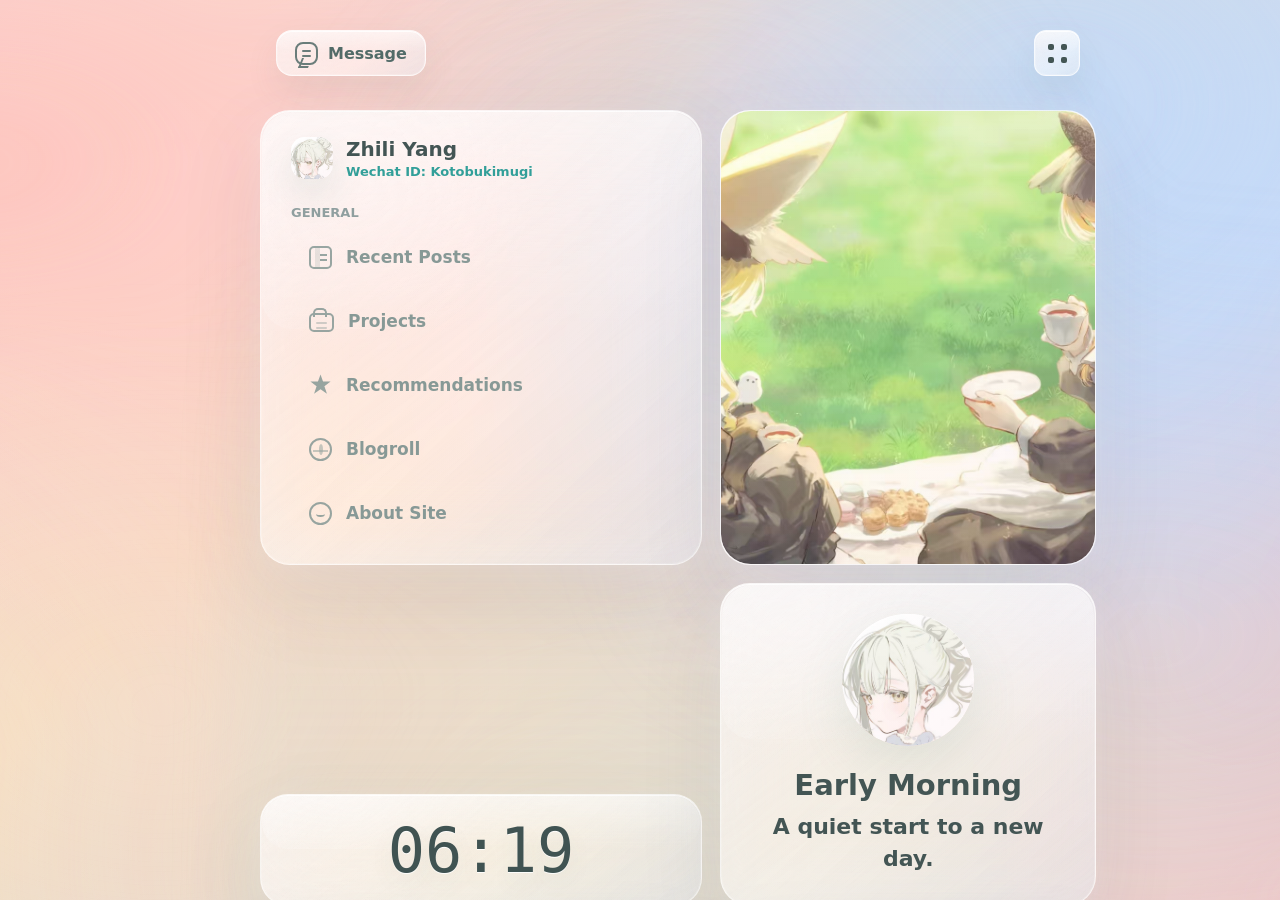
==== commit 27f68230: "10" ====
--- a/index.html
+++ b/index.html
@@ -127,13 +127,13 @@
           </div>
         </div>
 
-        <a class="glass-card latest-card" href="detail.html?view=latest" aria-label="Open latest post">
+        <a class="glass-card latest-card" id="latestPostCard" href="detail.html?view=latest" aria-label="Open latest post">
           <p class="muted-title">Latest Post</p>
           <div class="latest-row">
             <div>
-              <h2>Notice</h2>
-              <p>This site is still being built.</p>
-              <time datetime="2026-05-01">2026/5/1</time>
+              <h2 id="latestPostTitle">Notice</h2>
+              <p id="latestPostExcerpt">This site is still being built.</p>
+              <time id="latestPostDate" datetime="2026-05-01">2026/5/1</time>
             </div>
           </div>
         </a>
@@ -163,13 +163,13 @@
           </a>
         </div>
 
-        <a class="glass-card recommend-card" href="detail.html?view=recommend" aria-label="Open random recommendation">
+        <a class="glass-card recommend-card" id="randomPostCard" href="detail.html?view=latest" aria-label="Open random post">
           <p class="muted-title">Random Pick</p>
           <div class="recommend-content">
             <div>
-              <h2>CMU 15-445 & Database</h2>
-              <p>Labs, architecture notes, docs, and gotchas...</p>
-              <p class="stats">Views: 18,367&nbsp;&nbsp; Marks: 320</p>
+              <h2 id="randomPostTitle">CMU 15-445 & Database</h2>
+              <p id="randomPostExcerpt">Labs, architecture notes, docs, and gotchas.</p>
+              <time id="randomPostDate" datetime="2026-04-23">2026/4/23</time>
             </div>
           </div>
         </a>
@@ -184,6 +184,7 @@
       </section>
     </main>
 
+    <script src="content.js"></script>
     <script src="script.js"></script>
   </body>
 </html>
--- a/styles.css
+++ b/styles.css
@@ -902,10 +902,14 @@
 .latest-card h2,
 .recommend-card h2 {
   margin: 0;
+  color: #1f2524;
   font-size: 17px;
   font-weight: 780;
   line-height: 1.25;
   letter-spacing: 0;
+  overflow: hidden;
+  white-space: nowrap;
+  text-overflow: ellipsis;
 }
 
 .latest-card p:not(.muted-title),
@@ -914,9 +918,13 @@
   color: #7e918d;
   font-size: 13px;
   font-weight: 680;
-}
-
-.latest-card time {
+  overflow: hidden;
+  white-space: nowrap;
+  text-overflow: ellipsis;
+}
+
+.latest-card time,
+.recommend-card time {
   display: block;
   margin-top: 7px;
   color: #7f9893;
@@ -1008,12 +1016,6 @@
 .recommend-content {
   display: block;
   margin-top: 13px;
-}
-
-.recommend-card .stats {
-  color: #6f8480;
-  font-size: 12px;
-  font-weight: 760;
 }
 
 .quote-card {
@@ -1117,6 +1119,272 @@
   font-weight: 650;
 }
 
+.detail-card.detail-wide {
+  width: min(980px, 100%);
+}
+
+.detail-content {
+  display: block;
+}
+
+.post-list,
+.project-list,
+.blogroll-list,
+.section-grid,
+.message-list {
+  display: grid;
+  gap: 16px;
+}
+
+.post-list-item,
+.project-folder,
+.blogroll-item,
+.section-card,
+.message-item {
+  position: relative;
+  display: block;
+  overflow: hidden;
+  border: 1px solid rgba(255, 255, 255, 0.62);
+  border-radius: 20px;
+  padding: 18px 20px;
+  background:
+    linear-gradient(145deg, rgba(255, 255, 255, 0.5), rgba(255, 255, 255, 0.2)),
+    rgba(255, 255, 255, 0.18);
+  box-shadow:
+    inset 0 1px 0 rgba(255, 255, 255, 0.82),
+    0 18px 44px rgba(92, 88, 97, 0.06);
+}
+
+.post-list-item {
+  transition: transform 130ms ease, border-color 130ms ease;
+}
+
+.post-list-item:hover,
+.post-list-item:focus-visible,
+.blogroll-item:hover,
+.blogroll-item:focus-visible,
+.section-card:hover,
+.section-card:focus-visible {
+  border-color: rgba(255, 255, 255, 0.86);
+  transform: translateY(-3px);
+}
+
+.post-eyebrow,
+.post-footer,
+.post-detail-meta {
+  color: #8a9d99 !important;
+  font-size: 12px !important;
+  font-weight: 820 !important;
+  line-height: 1.4 !important;
+  text-transform: uppercase;
+  max-width: none !important;
+}
+
+.post-list-item h2,
+.project-folder h2,
+.blogroll-group h2,
+.section-card h2 {
+  margin: 6px 0 0;
+  color: #1f2524;
+  font-size: 22px;
+  line-height: 1.25;
+  letter-spacing: 0;
+}
+
+.post-excerpt,
+.project-summary,
+.blogroll-item p,
+.section-card p,
+.empty-copy {
+  max-width: none !important;
+  margin-top: 8px !important;
+  color: #6d807c !important;
+  font-size: 15px !important;
+  line-height: 1.6 !important;
+  font-weight: 680 !important;
+}
+
+.post-footer {
+  display: flex;
+  flex-wrap: wrap;
+  gap: 10px;
+  align-items: center;
+  margin-top: 14px;
+}
+
+.post-star,
+.tag-row span {
+  display: inline-flex;
+  align-items: center;
+  height: 24px;
+  padding: 0 10px;
+  border: 1px solid rgba(255, 255, 255, 0.66);
+  border-radius: 999px;
+  color: #4f7772;
+  font-size: 11px;
+  font-weight: 820;
+  background: rgba(255, 255, 255, 0.36);
+}
+
+.project-folder {
+  display: grid;
+  gap: 14px;
+}
+
+.project-heading {
+  display: flex;
+  gap: 10px;
+  align-items: center;
+}
+
+.project-heading h2,
+.blogroll-group h2 {
+  margin: 0;
+}
+
+.folder-mark {
+  width: 30px;
+  height: 30px;
+  display: grid;
+  place-items: center;
+  border-radius: 10px;
+  color: white;
+  font-size: 18px;
+  font-weight: 850;
+  background: linear-gradient(180deg, #78d4cd, #4bbab2);
+  box-shadow: 0 8px 18px rgba(70, 184, 176, 0.18);
+}
+
+.project-posts {
+  display: grid;
+  gap: 12px;
+}
+
+.blogroll-group {
+  display: grid;
+  gap: 12px;
+}
+
+.blogroll-grid,
+.section-grid {
+  grid-template-columns: repeat(2, minmax(0, 1fr));
+}
+
+.blogroll-grid {
+  display: grid;
+  gap: 12px;
+}
+
+.blogroll-item h3 {
+  margin: 0;
+  color: #1f2524;
+  font-size: 18px;
+  line-height: 1.3;
+  letter-spacing: 0;
+}
+
+.post-detail-excerpt {
+  max-width: 720px !important;
+  margin: 0 0 22px !important;
+  color: #526865 !important;
+  font-size: 20px !important;
+  line-height: 1.6 !important;
+  font-weight: 760 !important;
+}
+
+.post-body {
+  display: grid;
+  gap: 16px;
+}
+
+.post-body p {
+  max-width: 760px !important;
+  color: #5f7470 !important;
+  font-size: 17px !important;
+  line-height: 1.8 !important;
+  font-weight: 650 !important;
+}
+
+.tag-row {
+  display: flex;
+  flex-wrap: wrap;
+  gap: 8px;
+  margin-top: 24px;
+}
+
+.post-message-panel {
+  display: grid;
+  gap: 16px;
+  margin-top: 34px;
+}
+
+.post-message-panel h2 {
+  margin: 0;
+  color: #1f2524;
+  font-size: 24px;
+  line-height: 1.25;
+  letter-spacing: 0;
+}
+
+.message-list {
+  margin-top: 4px;
+}
+
+.message-header {
+  display: flex;
+  flex-wrap: wrap;
+  gap: 8px 14px;
+  align-items: baseline;
+  justify-content: space-between;
+}
+
+.message-header strong {
+  color: #1f2524;
+  font-size: 17px;
+  line-height: 1.3;
+}
+
+.message-header time,
+.message-post {
+  color: #8a9d99 !important;
+  font-size: 12px !important;
+  font-weight: 820 !important;
+  line-height: 1.4 !important;
+  text-transform: uppercase;
+  max-width: none !important;
+}
+
+.message-body {
+  max-width: none !important;
+  margin-top: 10px !important;
+  color: #5f7470 !important;
+  font-size: 16px !important;
+  line-height: 1.7 !important;
+  font-weight: 650 !important;
+  white-space: pre-wrap;
+}
+
+.message-post {
+  margin-top: 14px !important;
+}
+
+.message-post a {
+  color: var(--teal-dark);
+}
+
+.utterances-mount {
+  overflow: hidden;
+  border: 1px solid rgba(255, 255, 255, 0.62);
+  border-radius: 20px;
+  background:
+    linear-gradient(145deg, rgba(255, 255, 255, 0.48), rgba(255, 255, 255, 0.16)),
+    rgba(255, 255, 255, 0.14);
+}
+
+.utterances-mount .utterances {
+  max-width: 100%;
+}
+
 .quote-detail {
   position: relative;
   max-width: 560px;
@@ -1166,55 +1434,6 @@
 
 .message-page {
   width: min(720px, 100%);
-}
-
-.message-form {
-  display: grid;
-  gap: 18px;
-  margin-top: 28px;
-}
-
-.message-form label {
-  display: grid;
-  gap: 8px;
-  color: #728984;
-  font-size: 14px;
-  font-weight: 850;
-}
-
-.message-form input,
-.message-form textarea {
-  width: 100%;
-  border: 1px solid rgba(255, 255, 255, 0.76);
-  border-radius: 16px;
-  padding: 14px 16px;
-  color: var(--text);
-  font: inherit;
-  font-weight: 650;
-  background: rgba(255, 255, 255, 0.62);
-  box-shadow: inset 0 1px 0 rgba(255, 255, 255, 0.92), 0 12px 28px rgba(74, 111, 105, 0.08);
-  outline: none;
-  resize: vertical;
-}
-
-.message-form input:focus,
-.message-form textarea:focus {
-  border-color: rgba(88, 197, 189, 0.76);
-  box-shadow: inset 0 1px 0 rgba(255, 255, 255, 0.92), 0 0 0 4px rgba(88, 197, 189, 0.16);
-}
-
-.form-button {
-  justify-self: start;
-  min-width: 148px;
-  height: 48px;
-  border: 1px solid rgba(255, 255, 255, 0.72);
-  border-radius: 14px;
-  color: white;
-  font: inherit;
-  font-weight: 850;
-  background: linear-gradient(180deg, #70d2ca, #43b7ae);
-  box-shadow: 0 15px 32px rgba(46, 159, 150, 0.18), inset 0 1px 0 rgba(255, 255, 255, 0.45);
-  cursor: default;
 }
 
 @media (max-width: 1344px) {
@@ -1376,6 +1595,28 @@
     font-size: 14px;
   }
 
+  .detail-shell {
+    padding: 18px 14px;
+  }
+
+  .detail-card {
+    padding: 24px 20px;
+  }
+
+  .blogroll-grid,
+  .section-grid {
+    grid-template-columns: 1fr;
+  }
+
+  .post-list-item,
+  .project-folder,
+  .blogroll-item,
+  .section-card,
+  .message-item {
+    border-radius: 16px;
+    padding: 16px;
+  }
+
   .social-row {
     flex-wrap: wrap;
   }
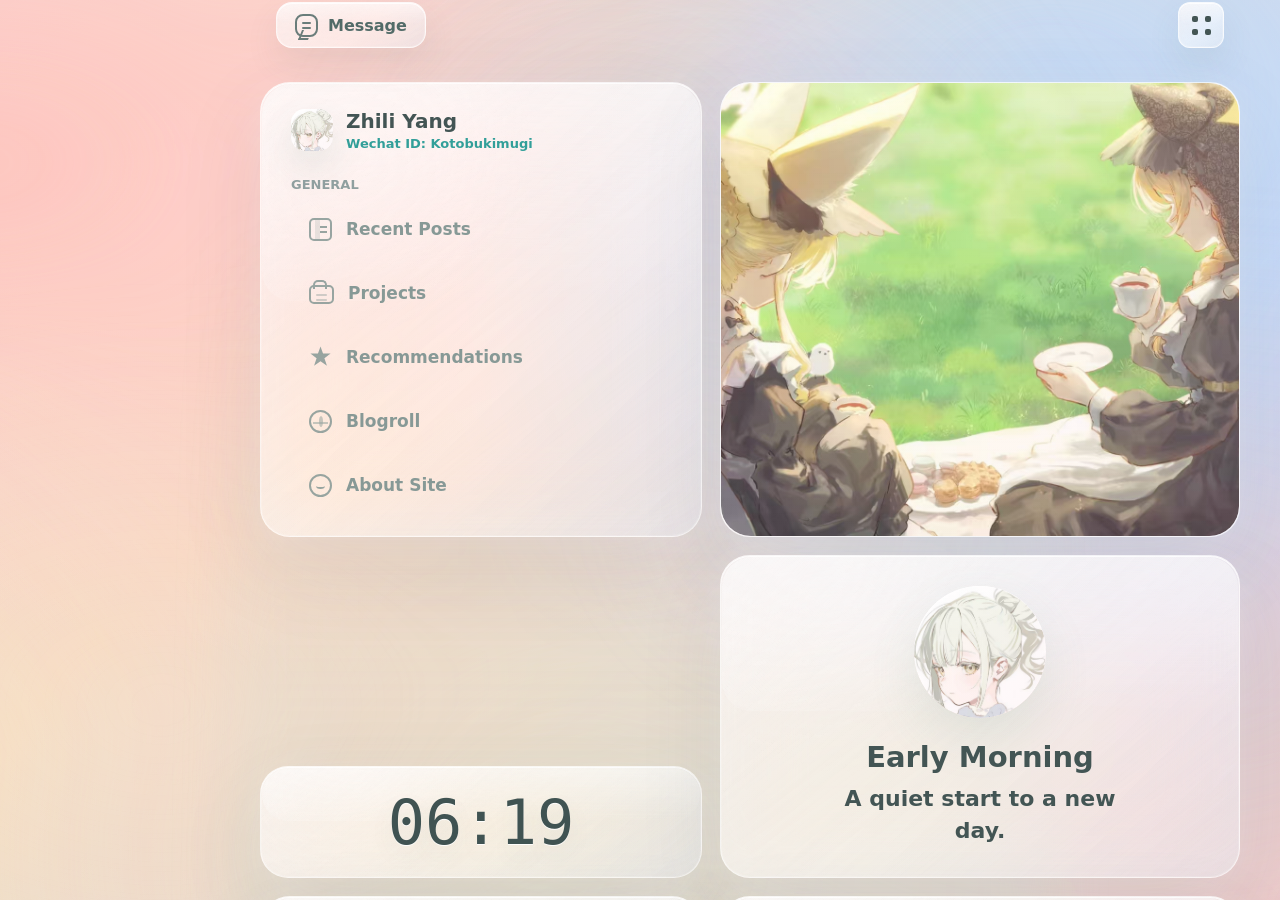
==== commit 27dc5c9d: "11" ====
--- a/index.html
+++ b/index.html
@@ -184,7 +184,6 @@
       </section>
     </main>
 
-    <script src="content.js"></script>
     <script src="script.js"></script>
   </body>
 </html>
--- a/styles.css
+++ b/styles.css
@@ -155,6 +155,7 @@
   height: min(700px, calc(100svh - 40px));
   min-height: 0;
   display: block;
+  transform: translateY(-28px);
 }
 
 .dashboard::before {
@@ -886,9 +887,9 @@
 .latest-card {
   position: absolute;
   grid-area: latest;
-  left: 22px;
+  left: 102px;
   top: 547px;
-  width: 326px;
+  width: 238px;
   height: 124px;
   min-height: 0;
   padding: 22px 24px;
@@ -1006,8 +1007,8 @@
   position: absolute;
   grid-area: recommend;
   left: 374px;
-  top: 558px;
-  width: 464px;
+  top: 575px;
+  width: 360px;
   height: 124px;
   min-height: 0;
   padding: 22px 24px;
@@ -1021,9 +1022,9 @@
 .quote-card {
   position: absolute;
   grid-area: quote;
-  left: 873px;
-  top: 560px;
-  width: 398px;
+  left: 758px;
+  top: 570px;
+  width: 438px;
   min-height: 0;
   height: 99px;
   display: flex;
@@ -1229,6 +1230,7 @@
 .project-folder {
   display: grid;
   gap: 14px;
+  scroll-margin-top: 24px;
 }
 
 .project-heading {
@@ -1293,6 +1295,7 @@
 }
 
 .post-body {
+  width: 100%;
   display: grid;
   gap: 16px;
 }
@@ -1303,6 +1306,181 @@
   font-size: 17px !important;
   line-height: 1.8 !important;
   font-weight: 650 !important;
+}
+
+.post-body h2,
+.post-body h3,
+.post-body h4 {
+  max-width: 760px;
+  margin: 12px 0 0;
+  color: #1f2524;
+  line-height: 1.3;
+  letter-spacing: 0;
+}
+
+.post-body h2 {
+  font-size: 24px;
+}
+
+.post-body h3 {
+  font-size: 20px;
+}
+
+.post-body h4 {
+  font-size: 17px;
+}
+
+.post-body ul {
+  max-width: 760px;
+  margin: 0;
+  padding-left: 22px;
+  color: #5f7470;
+  font-size: 17px;
+  line-height: 1.8;
+  font-weight: 650;
+}
+
+.post-body pre {
+  position: relative;
+  width: 100%;
+  max-width: 100%;
+  overflow: auto;
+  margin: 0;
+  padding: 38px 18px 18px;
+  box-sizing: border-box;
+  border: 1px solid rgba(255, 255, 255, 0.18);
+  border-radius: 16px;
+  color: #d4d4d4;
+  background:
+    linear-gradient(180deg, rgba(45, 45, 45, 0.9), rgba(30, 30, 30, 0.92)),
+    rgba(30, 30, 30, 0.94);
+  box-shadow:
+    inset 0 1px 0 rgba(255, 255, 255, 0.08),
+    0 18px 42px rgba(35, 43, 45, 0.16);
+}
+
+.post-body pre::before {
+  position: absolute;
+  left: 18px;
+  top: 12px;
+  color: #808080;
+  font-family: Inter, ui-sans-serif, system-ui, sans-serif;
+  font-size: 11px;
+  font-weight: 850;
+  line-height: 1;
+  letter-spacing: 0;
+  text-transform: uppercase;
+  content: attr(data-language);
+}
+
+.post-body pre:not([data-language]) {
+  padding-top: 18px;
+}
+
+.post-body pre:not([data-language])::before {
+  content: none;
+}
+
+.code-copy-button {
+  position: absolute;
+  right: 12px;
+  top: 8px;
+  width: 30px;
+  height: 30px;
+  border: 0;
+  border-radius: 9px;
+  padding: 0;
+  color: #d4d4d4;
+  background: transparent;
+  cursor: default;
+}
+
+.code-copy-button:hover,
+.code-copy-button:focus-visible {
+  color: #ffffff;
+  background: rgba(255, 255, 255, 0.1);
+  outline: none;
+}
+
+.code-copy-icon {
+  position: absolute;
+  inset: 0;
+}
+
+.code-copy-back,
+.code-copy-front {
+  position: absolute;
+  width: 15px;
+  height: 15px;
+  border: 2px solid currentColor;
+  border-radius: 5px;
+  background: #252526;
+}
+
+.code-copy-back {
+  left: 11px;
+  top: 5px;
+  z-index: 1;
+}
+
+.code-copy-front {
+  left: 5px;
+  top: 11px;
+  z-index: 2;
+}
+
+.code-copy-button.is-copied {
+  color: #4ec9b0;
+}
+
+.code-copy-button.is-failed {
+  color: #f48771;
+}
+
+.post-body code {
+  font-family: "SFMono-Regular", "Roboto Mono", ui-monospace, monospace;
+  font-size: 13px;
+  line-height: 1.55;
+  white-space: pre;
+}
+
+.tok-keyword {
+  color: #c586c0;
+  font-weight: 760;
+}
+
+.tok-string,
+.tok-value {
+  color: #ce9178;
+}
+
+.tok-comment {
+  color: #6a9955;
+  font-style: italic;
+}
+
+.tok-number {
+  color: #b5cea8;
+}
+
+.tok-function {
+  color: #dcdcaa;
+  font-weight: 720;
+}
+
+.tok-builtin {
+  color: #4ec9b0;
+  font-weight: 720;
+}
+
+.tok-type {
+  color: #4ec9b0;
+  font-weight: 720;
+}
+
+.tok-self {
+  color: #9cdcfe;
+  font-weight: 720;
 }
 
 .tag-row {
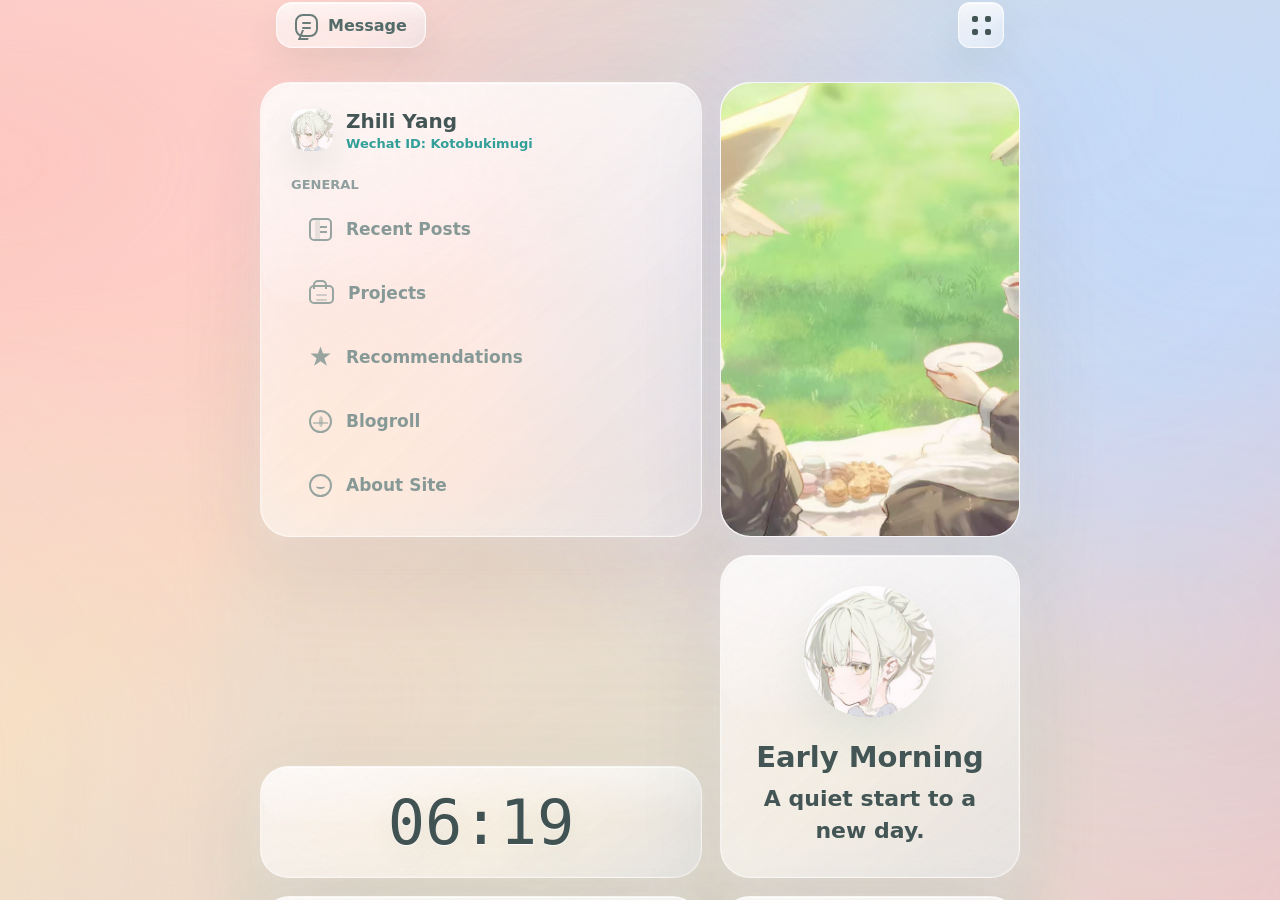
==== commit 3f1a96fa: "12" ====
--- a/index.html
+++ b/index.html
@@ -139,14 +139,14 @@
         </a>
 
         <div class="social-row" aria-label="Social links">
-          <a class="social-button github" href="https://github.com/yourname" target="_blank" rel="noreferrer">
+          <a class="social-button github" href="https://github.com/radicalyyyahaha" target="_blank" rel="noreferrer">
             <svg class="github-svg" viewBox="0 0 24 24" aria-hidden="true">
               <path d="M15 22v-3.4c.04-.52-.09-1.04-.36-1.48 3.02-.34 6.2-1.49 6.2-6.72a5.3 5.3 0 0 0-1.4-3.66 4.95 4.95 0 0 0-.09-3.62s-1.14-.36-3.74 1.4a12.9 12.9 0 0 0-6.82 0c-2.6-1.76-3.74-1.4-3.74-1.4a4.95 4.95 0 0 0-.09 3.62 5.3 5.3 0 0 0-1.4 3.68c0 5.19 3.16 6.34 6.17 6.71-.22.2-.39.48-.5.82-.11.33-.16.69-.13 1.05V22" />
               <path d="M9 18.7c-2.8.9-3.9-1.2-3.9-1.2-.46-.98-1.13-1.24-1.13-1.24-.92-.63.07-.62.07-.62 1.02.07 1.56 1.05 1.56 1.05.9 1.55 2.37 1.1 2.95.84" />
             </svg>
             <span>Github</span>
           </a>
-          <a class="social-button bilibili" href="https://space.bilibili.com/yourid" target="_blank" rel="noreferrer">
+          <a class="social-button bilibili" href="https://www.bilibili.com/" target="_blank" rel="noreferrer">
             <span>bilibili</span>
           </a>
           <a class="social-button mail" href="mailto:zhy072@ucsd.edu" aria-label="Send me an email">
@@ -158,7 +158,7 @@
               <path d="M4 5 20 17 36 5v5.4L20 22.4 4 10.4z" fill="#fbbc04" opacity=".95" />
             </svg>
           </a>
-          <a class="social-button zhihu" href="https://www.zhihu.com/people/yourid" target="_blank" rel="noreferrer" aria-label="Open Zhihu profile">
+          <a class="social-button zhihu" href="https://www.zhihu.com/people/radicalyyy/posts" target="_blank" rel="noreferrer" aria-label="Open Zhihu profile">
             <span>Zhihu</span>
           </a>
         </div>
@@ -177,7 +177,7 @@
         <a class="glass-card quote-card" href="detail.html?view=quote" aria-label="Open daily note">
           <span class="quote-mark" aria-hidden="true">“</span>
           <div>
-            <p>Neither lured by praise nor cowed by slander; walk the path and keep myself upright.</p>
+            <p id="quoteText">Neither lured by praise nor cowed by slander; walk the path and keep myself upright.</p>
             <span>Daily Note</span>
           </div>
         </a>
--- a/styles.css
+++ b/styles.css
@@ -841,7 +841,7 @@
 .calendar-title {
   flex: 0 0 auto;
   margin: 0 0 16px;
-  color: #7f928e;
+  color: rgba(83, 104, 101, 0.68);
   font-size: 15px;
   font-weight: 780;
 }
@@ -855,33 +855,134 @@
   gap: 8px 11px;
   align-items: stretch;
   text-align: center;
-  color: #95a4a0;
+  color: rgba(83, 104, 101, 0.58);
   font-size: 16px;
   font-weight: 700;
 }
 
-.calendar-grid span {
+.calendar-grid > span,
+.calendar-grid > a {
+  position: relative;
   min-width: 0;
   min-height: 0;
   height: auto;
   display: grid;
   place-items: center;
   border-radius: 8px;
+  color: inherit;
+  text-decoration: none;
 }
 
 .calendar-grid .weekday {
-  color: #8a9c98;
+  color: rgba(83, 104, 101, 0.62);
   font-weight: 760;
 }
 
-.calendar-grid .today {
+.calendar-grid .calendar-empty {
+  pointer-events: none;
+}
+
+.calendar-day {
+  transition: transform 130ms ease, background 130ms ease, box-shadow 130ms ease;
+}
+
+.calendar-number {
+  position: relative;
+  z-index: 1;
+  min-width: 28px;
+  height: 24px;
+  display: grid;
+  place-items: center;
+  border-radius: 9px;
+}
+
+.calendar-day.is-clickable:hover,
+.calendar-day.is-clickable:focus-visible {
+  transform: translateY(-2px);
+  outline: none;
+  background:
+    linear-gradient(145deg, rgba(255, 255, 255, 0.32), rgba(255, 255, 255, 0.12)),
+    rgba(255, 255, 255, 0.12);
+  box-shadow:
+    inset 0 1px 0 rgba(255, 255, 255, 0.72),
+    0 10px 22px rgba(92, 88, 97, 0.08);
+}
+
+.calendar-day.has-posts {
+  color: rgba(67, 85, 84, 0.76);
+  font-weight: 820;
+}
+
+.calendar-post-dot {
+  position: absolute;
+  left: 50%;
+  bottom: -2px;
+  width: 5px;
+  height: 5px;
+  border-radius: 50%;
+  background: #d5aaa7;
+  box-shadow: 0 0 0 3px rgba(213, 170, 167, 0.14);
+  transform: translateX(-50%);
+}
+
+.calendar-day.day-single .calendar-post-dot {
+  left: calc(50% + 1px);
+  bottom: -4px;
+}
+
+.calendar-day.day-double .calendar-post-dot {
+  left: 50%;
+  bottom: -4px;
+}
+
+.calendar-day.post-level-2 .calendar-post-dot {
+  background: #b9c2d2;
+  box-shadow: 0 0 0 4px rgba(185, 194, 210, 0.16);
+}
+
+.calendar-day.post-level-3 .calendar-post-dot {
+  background: #ead4c1;
+  box-shadow:
+    0 0 0 4px rgba(234, 212, 193, 0.18),
+    0 0 18px rgba(213, 170, 167, 0.18);
+}
+
+.calendar-day.holiday-cn {
+  color: rgba(176, 111, 108, 0.74);
+}
+
+.calendar-day.holiday-us {
+  color: rgba(94, 111, 176, 0.88);
+  text-shadow: 0 0 14px rgba(185, 194, 210, 0.28);
+}
+
+.calendar-day.holiday-us .calendar-number {
+  background:
+    linear-gradient(145deg, rgba(255, 255, 255, 0.34), rgba(255, 255, 255, 0.08)),
+    rgba(185, 194, 210, 0.16);
+}
+
+.calendar-day.holiday-both .calendar-number {
+  background:
+    linear-gradient(135deg, rgba(213, 170, 167, 0.22), rgba(185, 194, 210, 0.24)),
+    rgba(255, 255, 255, 0.18);
+}
+
+.calendar-grid .today:not(.holiday-cn):not(.holiday-us) {
+  color: #536865;
+}
+
+.calendar-grid .today .calendar-number {
   width: 44px;
   height: 26px;
   align-self: center;
   justify-self: center;
-  color: white;
-  background: linear-gradient(180deg, #78d4cd, #4bbab2);
-  box-shadow: 0 8px 18px rgba(70, 184, 176, 0.24);
+  background:
+    linear-gradient(145deg, rgba(255, 255, 255, 0.62), rgba(255, 255, 255, 0.2)),
+    linear-gradient(135deg, rgba(213, 170, 167, 0.26), rgba(185, 194, 210, 0.2));
+  box-shadow:
+    inset 0 1px 0 rgba(255, 255, 255, 0.88),
+    0 8px 20px rgba(213, 170, 167, 0.14);
 }
 
 .latest-card {
@@ -1170,6 +1271,61 @@
   transform: translateY(-3px);
 }
 
+.holiday-panel {
+  display: grid;
+  gap: 14px;
+  margin-bottom: 18px;
+}
+
+.holiday-item {
+  position: relative;
+  overflow: hidden;
+  border: 1px solid rgba(255, 255, 255, 0.66);
+  border-radius: 22px;
+  padding: 18px 20px;
+  background:
+    linear-gradient(145deg, rgba(255, 255, 255, 0.48), rgba(255, 255, 255, 0.18)),
+    rgba(255, 255, 255, 0.18);
+  box-shadow:
+    inset 0 1px 0 rgba(255, 255, 255, 0.84),
+    0 16px 40px rgba(92, 88, 97, 0.06);
+}
+
+.holiday-badge {
+  display: inline-flex;
+  align-items: center;
+  min-height: 24px;
+  margin-bottom: 10px;
+  border-radius: 999px;
+  padding: 4px 10px;
+  color: #536865;
+  font-size: 12px;
+  font-weight: 850;
+}
+
+.holiday-badge.cn {
+  background: rgba(213, 170, 167, 0.22);
+}
+
+.holiday-badge.us {
+  background: rgba(185, 194, 210, 0.26);
+}
+
+.holiday-item h2 {
+  margin: 0;
+  color: #1f2524;
+  font-size: 24px;
+  line-height: 1.2;
+}
+
+.holiday-item p {
+  max-width: none !important;
+  margin-top: 8px !important;
+  color: #6d807c !important;
+  font-size: 15px !important;
+  line-height: 1.55 !important;
+}
+
 .post-eyebrow,
 .post-footer,
 .post-detail-meta {
@@ -1601,12 +1757,13 @@
   font-weight: 700;
   line-height: 1.7;
   letter-spacing: 0.08em;
+  white-space: pre-line;
 }
 
 .quote-detail-source {
   justify-self: end;
   color: rgba(83, 104, 101, 0.64);
-  font-size: 14px;
+  font-size: 18px;
   font-weight: 780;
 }
 
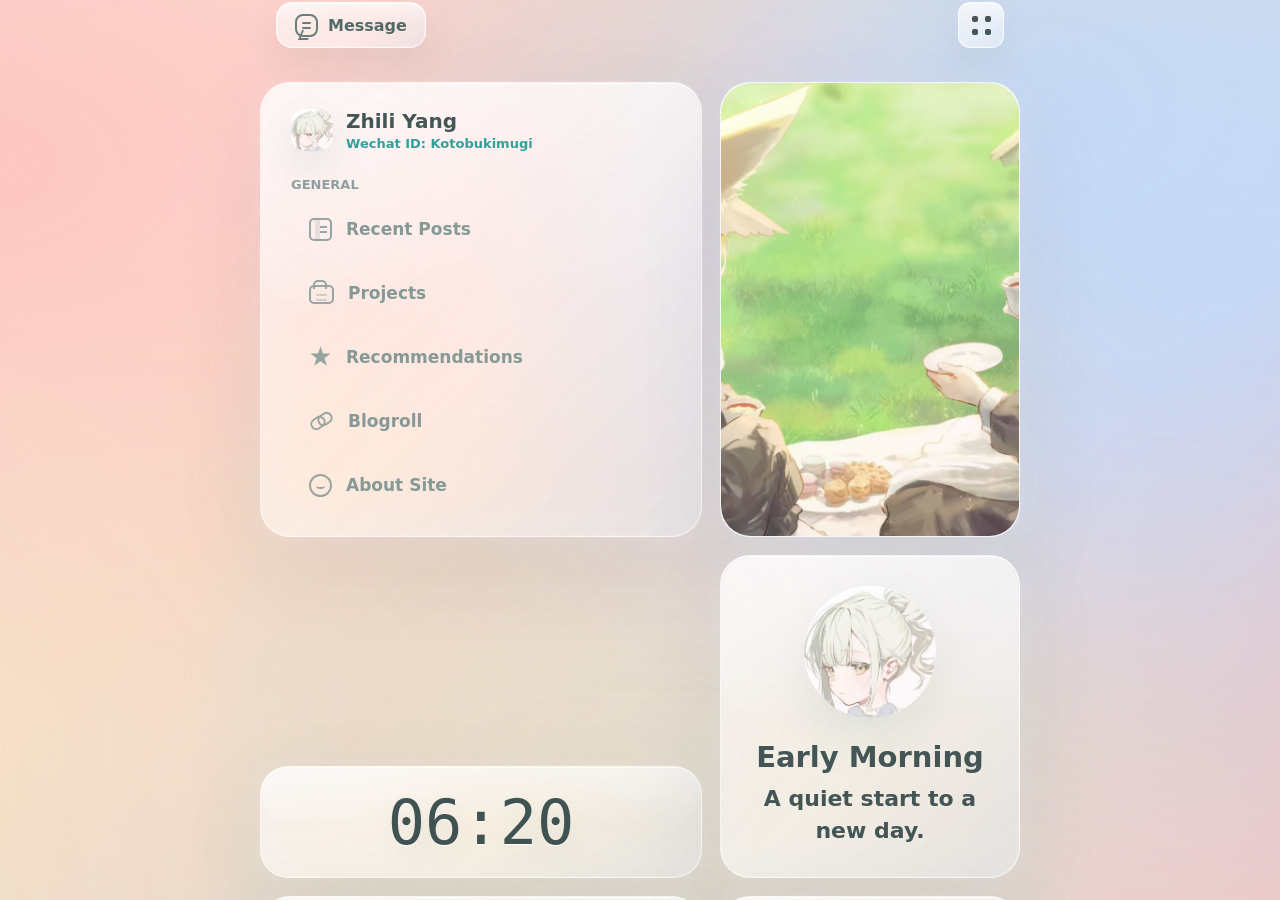
==== commit ae6100ed: "20" ====
--- a/index.html
+++ b/index.html
@@ -39,7 +39,7 @@
               <span>Recommendations</span>
             </a>
             <a class="menu-item" href="detail.html?view=links">
-              <span class="icon globe-icon" aria-hidden="true"></span>
+              <span class="icon blogroll-icon" aria-hidden="true"></span>
               <span>Blogroll</span>
             </a>
             <a class="menu-item" href="detail.html?view=site">
--- a/styles.css
+++ b/styles.css
@@ -571,30 +571,35 @@
   background: currentColor;
 }
 
-.globe-icon {
+.blogroll-icon::before,
+.blogroll-icon::after {
+  position: absolute;
+  content: "";
+}
+
+.blogroll-icon::before {
+  left: 1px;
+  top: 7px;
+  width: 12px;
+  height: 8px;
   border: 2px solid currentColor;
-  border-radius: 50%;
-}
-
-.globe-icon::before,
-.globe-icon::after {
-  position: absolute;
-  content: "";
-  opacity: 0.55;
-}
-
-.globe-icon::before {
-  inset: 4px 8px;
-  border-left: 2px solid currentColor;
-  border-right: 2px solid currentColor;
-  border-radius: 50%;
-}
-
-.globe-icon::after {
-  left: 2px;
-  right: 2px;
-  top: 10px;
-  border-top: 2px solid currentColor;
+  border-radius: 8px;
+  transform: rotate(-35deg);
+}
+
+.blogroll-icon::after {
+  right: 1px;
+  bottom: 7px;
+  width: 12px;
+  height: 8px;
+  border: 2px solid currentColor;
+  border-radius: 8px;
+  transform: rotate(-35deg);
+}
+
+.blogroll-icon {
+  width: 25px;
+  height: 22px;
 }
 
 .hero-card {
@@ -1196,6 +1201,16 @@
 .detail-card {
   width: min(680px, 100%);
   padding: clamp(28px, 6vw, 52px);
+  will-change: auto;
+}
+
+.detail-card:hover {
+  border-color: var(--line);
+  transform: translate3d(0, 0, 0);
+}
+
+.detail-card:hover::after {
+  opacity: 0.68;
 }
 
 .back-link {
@@ -1223,6 +1238,1178 @@
 
 .detail-card.detail-wide {
   width: min(980px, 100%);
+}
+
+.detail-shell.project-template-shell {
+  display: block;
+  place-items: initial;
+  min-height: 100svh;
+  padding: 0;
+  background: transparent;
+  overflow-x: hidden;
+}
+
+.project-template-card {
+  width: min(1560px, calc(100vw - clamp(36px, 8vw, 160px)));
+  min-height: 100svh;
+  margin: 0 auto;
+  border: 0;
+  border-radius: 0;
+  padding: clamp(72px, 11vh, 132px) 0 clamp(72px, 10vh, 120px);
+  background: transparent;
+  box-shadow: none;
+  backdrop-filter: none;
+  -webkit-backdrop-filter: none;
+}
+
+.project-template-card:hover {
+  border-color: transparent;
+  transform: none;
+}
+
+.project-template-card::before,
+.project-template-card::after {
+  display: none;
+}
+
+.project-template-card .back-link {
+  position: relative;
+  z-index: 20;
+  width: max-content;
+  margin: 0 0 clamp(52px, 7vh, 82px);
+  border: 1px solid rgba(17, 17, 17, 0.08);
+  border-radius: 999px;
+  padding: 10px 14px;
+  color: rgba(17, 17, 17, 0.62);
+  background: rgba(248, 245, 239, 0.76);
+  box-shadow: 0 12px 30px rgba(40, 34, 27, 0.08);
+  backdrop-filter: blur(18px);
+  -webkit-backdrop-filter: blur(18px);
+  transform: none;
+  transition: border-color 140ms ease, background 140ms ease, color 140ms ease;
+}
+
+.project-template-card .back-link:hover,
+.project-template-card .back-link:focus-visible {
+  border-color: rgba(17, 17, 17, 0.16);
+  color: rgba(17, 17, 17, 0.82);
+  background: rgba(248, 245, 239, 0.92);
+  transform: none;
+}
+
+.project-template-card h1 {
+  margin: 0;
+  color: #141414;
+  font-size: clamp(46px, 5.6vw, 72px);
+  font-weight: 900;
+  line-height: 0.98;
+  letter-spacing: -0.045em;
+}
+
+.project-template-intro {
+  display: flex;
+  gap: 24px;
+  align-items: end;
+  justify-content: space-between;
+  margin-top: 22px;
+}
+
+.project-template-intro p {
+  max-width: none !important;
+  color: rgba(20, 20, 20, 0.8) !important;
+  font-size: clamp(18px, 1.8vw, 25px) !important;
+  line-height: 1.25 !important;
+  font-weight: 600 !important;
+}
+
+.project-view-all {
+  display: inline-flex;
+  align-items: center;
+  justify-content: center;
+  min-height: 44px;
+  border: 1px solid rgba(20, 20, 20, 0.12);
+  border-radius: 10px;
+  padding: 0 16px;
+  color: rgba(20, 20, 20, 0.82);
+  font-size: 16px;
+  font-weight: 650;
+  background: rgba(255, 255, 255, 0.38);
+  transition: transform 140ms ease, border-color 140ms ease, background 140ms ease;
+}
+
+.project-view-all:hover,
+.project-view-all:focus-visible {
+  border-color: rgba(20, 20, 20, 0.2);
+  background: rgba(255, 255, 255, 0.72);
+  transform: translateY(-2px);
+}
+
+.project-template-grid {
+  display: grid;
+  grid-template-columns: repeat(4, minmax(0, 1fr));
+  gap: clamp(28px, 4vw, 44px) clamp(24px, 2.6vw, 36px);
+  margin-top: clamp(48px, 7vh, 64px);
+}
+
+.project-template-item {
+  display: block;
+  min-width: 0;
+  color: #141414;
+}
+
+.project-template-preview {
+  position: relative;
+  overflow: hidden;
+  display: grid;
+  place-items: center;
+  aspect-ratio: 16 / 9;
+  border: 1px solid rgba(20, 20, 20, 0.08);
+  border-radius: 12px;
+  background:
+    radial-gradient(circle at 30% 26%, rgba(255, 255, 255, 0.6), transparent 30%),
+    linear-gradient(135deg, #d8f3e6, #eedad9);
+  box-shadow: inset 0 1px 0 rgba(255, 255, 255, 0.58);
+  transition: transform 150ms ease, box-shadow 150ms ease, filter 150ms ease;
+}
+
+.project-template-preview[data-theme="1"] {
+  background:
+    radial-gradient(circle at 28% 24%, rgba(255, 255, 255, 0.72), transparent 28%),
+    linear-gradient(135deg, #7aa8ff, #ef74cc 48%, #ff7043);
+}
+
+.project-template-preview[data-theme="2"] {
+  background:
+    linear-gradient(rgba(17, 17, 17, 0.08) 1px, transparent 1px),
+    linear-gradient(90deg, rgba(17, 17, 17, 0.08) 1px, transparent 1px),
+    linear-gradient(145deg, #ede4d6, #fbfaf6);
+  background-size: 28px 28px, 28px 28px, auto;
+}
+
+.project-template-preview[data-theme="3"] {
+  background:
+    radial-gradient(circle at 78% 20%, rgba(255, 255, 255, 0.68), transparent 22%),
+    linear-gradient(135deg, #1f2628, #596260);
+}
+
+.project-template-preview[data-theme="4"] {
+  background:
+    linear-gradient(90deg, rgba(255, 255, 255, 0.66) 0 42%, transparent 42%),
+    linear-gradient(135deg, #ead4c1, #eedad9);
+}
+
+.project-template-preview[data-theme="5"] {
+  background:
+    linear-gradient(115deg, rgba(255, 255, 255, 0.64) 0 34%, transparent 34%),
+    linear-gradient(135deg, #b9c2d2, #d8f3e6);
+}
+
+.project-template-preview img {
+  width: 100%;
+  height: 100%;
+  object-fit: cover;
+}
+
+.project-preview-title {
+  position: relative;
+  z-index: 1;
+  max-width: 80%;
+  color: rgba(20, 20, 20, 0.82);
+  font-size: clamp(18px, 2vw, 30px);
+  font-weight: 850;
+  line-height: 1;
+  text-align: center;
+}
+
+.project-template-preview[data-theme="3"] .project-preview-title,
+.project-template-preview[data-theme="1"] .project-preview-title {
+  color: rgba(255, 255, 255, 0.94);
+}
+
+.project-preview-meta {
+  position: absolute;
+  left: 16px;
+  bottom: 14px;
+  z-index: 1;
+  border-radius: 999px;
+  padding: 5px 10px;
+  color: rgba(20, 20, 20, 0.62);
+  font-size: 11px;
+  font-weight: 780;
+  background: rgba(255, 255, 255, 0.5);
+  backdrop-filter: blur(12px);
+  -webkit-backdrop-filter: blur(12px);
+}
+
+.project-preview-line {
+  position: absolute;
+  right: 16px;
+  bottom: 18px;
+  width: 34%;
+  height: 6px;
+  border-radius: 999px;
+  background: rgba(255, 255, 255, 0.54);
+}
+
+.project-template-item h2 {
+  overflow: hidden;
+  margin: 16px 0 0;
+  color: #1a1a1a;
+  font-size: clamp(20px, 1.7vw, 25px);
+  font-weight: 600;
+  line-height: 1.18;
+  letter-spacing: -0.01em;
+  text-overflow: ellipsis;
+  white-space: nowrap;
+}
+
+.project-template-item p {
+  overflow: hidden;
+  max-width: none !important;
+  margin-top: 6px !important;
+  color: rgba(20, 20, 20, 0.56) !important;
+  font-size: clamp(17px, 1.45vw, 20px) !important;
+  font-weight: 520 !important;
+  line-height: 1.35 !important;
+  text-overflow: ellipsis;
+  white-space: nowrap;
+}
+
+.project-template-count {
+  display: inline-flex;
+  margin-top: 10px;
+  color: rgba(20, 20, 20, 0.4);
+  font-size: 13px;
+  font-weight: 760;
+}
+
+.project-template-item:hover .project-template-preview,
+.project-template-item:focus-visible .project-template-preview {
+  filter: saturate(1.04) brightness(1.02);
+  transform: translateY(-5px);
+  box-shadow: 0 18px 46px rgba(40, 34, 27, 0.12);
+}
+
+.project-notes-page {
+  display: block;
+}
+
+.project-notes-intro {
+  margin-bottom: clamp(34px, 5vw, 58px);
+}
+
+.project-note-grid {
+  display: grid;
+  grid-template-columns: repeat(3, minmax(0, 1fr));
+  gap: clamp(18px, 2.4vw, 28px);
+}
+
+.all-notes-grid {
+  margin-top: clamp(18px, 2.4vw, 28px);
+}
+
+.project-note-item {
+  position: relative;
+  overflow: hidden;
+  display: flex;
+  min-height: 220px;
+  flex-direction: column;
+  justify-content: space-between;
+  border: 1px solid rgba(255, 255, 255, 0.62);
+  border-radius: 24px;
+  padding: 24px;
+  color: #1f2524;
+  background: var(--liquid-bg);
+  box-shadow:
+    var(--inner),
+    0 20px 54px rgba(79, 86, 91, 0.1);
+  backdrop-filter: blur(30px) saturate(150%);
+  -webkit-backdrop-filter: blur(30px) saturate(150%);
+  transition: transform 150ms ease, border-color 150ms ease, box-shadow 150ms ease;
+}
+
+.project-note-item::before {
+  position: absolute;
+  inset: 0;
+  content: "";
+  pointer-events: none;
+  background:
+    radial-gradient(circle at 18% 16%, rgba(255, 255, 255, 0.48), transparent 34%),
+    linear-gradient(135deg, rgba(255, 255, 255, 0.18), transparent 46%);
+  opacity: 0.72;
+}
+
+.project-note-item > * {
+  position: relative;
+  z-index: 1;
+}
+
+.project-note-item:hover,
+.project-note-item:focus-visible {
+  border-color: rgba(255, 255, 255, 0.88);
+  outline: none;
+  transform: translateY(-6px);
+  box-shadow:
+    var(--inner),
+    0 28px 70px rgba(79, 86, 91, 0.16);
+}
+
+.project-note-eyebrow {
+  margin: 0 0 18px !important;
+  color: #8a9d99 !important;
+  font-size: 12px !important;
+  font-weight: 860 !important;
+  line-height: 1.2 !important;
+  text-transform: uppercase;
+}
+
+.project-note-item h2 {
+  margin: 0;
+  color: #1f2524;
+  font-size: clamp(24px, 2.4vw, 34px);
+  font-weight: 880;
+  line-height: 1.04;
+  letter-spacing: -0.03em;
+}
+
+.project-note-item p:not(.project-note-eyebrow) {
+  display: -webkit-box;
+  overflow: hidden;
+  max-width: none !important;
+  margin-top: 14px !important;
+  color: #6d807c !important;
+  font-size: 16px !important;
+  font-weight: 650 !important;
+  line-height: 1.42 !important;
+  -webkit-box-orient: vertical;
+  -webkit-line-clamp: 3;
+}
+
+.project-note-tags {
+  display: flex;
+  flex-wrap: wrap;
+  gap: 8px;
+  margin-top: 22px;
+}
+
+.project-note-tags span {
+  display: inline-flex;
+  align-items: center;
+  min-height: 24px;
+  border-radius: 999px;
+  padding: 0 10px;
+  color: #4f7772;
+  font-size: 11px;
+  font-weight: 820;
+  background: rgba(255, 255, 255, 0.42);
+}
+
+.project-note-section {
+  display: grid;
+  gap: 20px;
+  margin-top: clamp(34px, 5vw, 58px);
+}
+
+.project-note-section-heading {
+  display: grid;
+  gap: 6px;
+}
+
+.project-note-section-heading h2 {
+  margin: 0;
+  color: #1f2524;
+  font-size: clamp(28px, 3vw, 42px);
+  font-weight: 880;
+  line-height: 1;
+  letter-spacing: -0.04em;
+}
+
+.project-note-section-heading p {
+  max-width: 760px !important;
+  margin: 0 !important;
+  color: #6d807c !important;
+  font-size: 17px !important;
+  font-weight: 650 !important;
+  line-height: 1.45 !important;
+}
+
+.detail-shell.gallery-detail-shell {
+  display: block;
+  place-items: initial;
+  min-height: 100svh;
+  padding: 0;
+  background: #f7f3ec;
+  overflow-x: hidden;
+}
+
+.gallery-detail-card {
+  width: 100%;
+  min-height: 100svh;
+  border: 0;
+  border-radius: 0;
+  padding: 36px 0 0;
+  overflow: hidden;
+  text-align: center;
+  background: #f7f3ec;
+  box-shadow: none;
+  backdrop-filter: none;
+  -webkit-backdrop-filter: none;
+}
+
+.gallery-detail-card:hover {
+  border-color: transparent;
+  transform: none;
+}
+
+.gallery-detail-card::before,
+.gallery-detail-card::after {
+  display: none;
+}
+
+.gallery-detail-card .back-link {
+  position: fixed;
+  left: clamp(18px, 3vw, 42px);
+  top: 22px;
+  z-index: 20;
+  margin: 0;
+  border: 1px solid rgba(17, 17, 17, 0.08);
+  border-radius: 999px;
+  padding: 10px 14px;
+  color: rgba(17, 17, 17, 0.64);
+  background: rgba(247, 243, 236, 0.72);
+  box-shadow: 0 12px 30px rgba(40, 34, 27, 0.08);
+  backdrop-filter: blur(18px);
+  -webkit-backdrop-filter: blur(18px);
+}
+
+.gallery-detail-card h1 {
+  max-width: 960px;
+  margin: clamp(70px, 10vh, 112px) auto 24px;
+  padding: 0 24px;
+  color: #141414;
+  font-size: clamp(48px, 7.2vw, 94px);
+  font-weight: 920;
+  line-height: 0.96;
+  letter-spacing: -0.05em;
+}
+
+.gallery-page {
+  display: block;
+}
+
+.gallery-copy {
+  max-width: 760px !important;
+  margin: 0 auto !important;
+  padding: 0 24px;
+  color: rgba(20, 20, 20, 0.76) !important;
+  font-size: clamp(18px, 2.1vw, 25px) !important;
+  font-weight: 760 !important;
+  line-height: 1.28 !important;
+}
+
+.gallery-actions {
+  display: inline-flex;
+  align-items: center;
+  justify-content: center;
+  gap: 12px;
+  margin-top: 34px;
+}
+
+.gallery-action {
+  min-height: 48px;
+  display: inline-flex;
+  align-items: center;
+  justify-content: center;
+  border: 1px solid rgba(20, 20, 20, 0.12);
+  border-radius: 12px;
+  padding: 0 20px;
+  color: #191919;
+  font-size: 17px;
+  font-weight: 680;
+  transition: transform 150ms ease, box-shadow 150ms ease, background 150ms ease;
+}
+
+.gallery-action:hover,
+.gallery-action:focus-visible {
+  transform: translateY(-2px);
+  box-shadow: 0 12px 24px rgba(20, 20, 20, 0.1);
+}
+
+.gallery-action.primary {
+  color: #ffffff;
+  background: #111111;
+}
+
+.gallery-action.secondary {
+  background: rgba(255, 255, 255, 0.48);
+}
+
+.gallery-photo-wall {
+  position: relative;
+  width: min(1360px, 100%);
+  min-height: 1080px;
+  margin: 70px auto 0;
+  padding-bottom: 160px;
+}
+
+.gallery-photo-card {
+  --photo-rotate: 0deg;
+  position: absolute;
+  overflow: hidden;
+  margin: 0;
+  border: 12px solid rgba(255, 255, 255, 0.94);
+  border-radius: 22px;
+  background: #ffffff;
+  cursor: zoom-in;
+  box-shadow:
+    0 26px 60px rgba(40, 34, 27, 0.16),
+    0 2px 0 rgba(255, 255, 255, 0.92);
+  transform: rotate(var(--photo-rotate));
+  transition:
+    transform 170ms cubic-bezier(0.2, 0.8, 0.2, 1),
+    border-color 150ms ease,
+    box-shadow 150ms ease,
+    filter 150ms ease;
+}
+
+.gallery-photo-card:hover,
+.gallery-photo-card:focus-visible {
+  z-index: 12;
+  border-color: rgba(255, 255, 255, 1);
+  outline: none;
+  filter: saturate(1.05) brightness(1.02);
+  transform: translate3d(0, -14px, 0) scale(1.035) rotate(var(--photo-rotate));
+  box-shadow:
+    0 34px 84px rgba(40, 34, 27, 0.26),
+    0 0 0 7px rgba(255, 255, 255, 0.36),
+    0 2px 0 rgba(255, 255, 255, 0.96);
+}
+
+.gallery-photo-card img {
+  width: 100%;
+  height: 100%;
+  border-radius: 12px;
+  object-fit: cover;
+}
+
+.gallery-photo-card figcaption {
+  position: absolute;
+  left: 14px;
+  right: 14px;
+  bottom: 14px;
+  border-radius: 999px;
+  padding: 7px 10px;
+  color: rgba(20, 20, 20, 0.72);
+  font-size: 12px;
+  font-weight: 760;
+  background: rgba(255, 255, 255, 0.72);
+  backdrop-filter: blur(14px);
+  -webkit-backdrop-filter: blur(14px);
+}
+
+.gallery-photo-1 {
+  left: 3%;
+  top: 90px;
+  z-index: 1;
+  width: 32%;
+  height: 350px;
+  --photo-rotate: -3.2deg;
+}
+
+.gallery-photo-2 {
+  left: 40%;
+  top: 0;
+  z-index: 4;
+  width: 31%;
+  height: 520px;
+  --photo-rotate: -5deg;
+}
+
+.gallery-photo-3 {
+  right: 1%;
+  top: 128px;
+  z-index: 2;
+  width: 23%;
+  height: 430px;
+  --photo-rotate: 4.2deg;
+}
+
+.gallery-photo-4 {
+  left: 15%;
+  top: 345px;
+  z-index: 6;
+  width: 32%;
+  height: 330px;
+  --photo-rotate: 1.4deg;
+}
+
+.gallery-photo-5 {
+  right: 5%;
+  top: 560px;
+  z-index: 5;
+  width: 34%;
+  height: 340px;
+  --photo-rotate: -2.4deg;
+}
+
+.gallery-photo-6 {
+  left: 47%;
+  top: 670px;
+  z-index: 3;
+  width: 25%;
+  height: 330px;
+  --photo-rotate: 3.6deg;
+}
+
+.gallery-photo-7 {
+  left: 3%;
+  top: 720px;
+  z-index: 2;
+  width: 28%;
+  height: 330px;
+  --photo-rotate: -4.4deg;
+}
+
+.gallery-photo-8,
+.gallery-photo-9 {
+  display: none;
+}
+
+body.gallery-lightbox-open {
+  overflow: hidden;
+}
+
+.gallery-lightbox {
+  position: fixed;
+  inset: 0;
+  z-index: 1000;
+  display: grid;
+  place-items: center;
+  padding: clamp(20px, 4vw, 56px);
+  background: rgba(18, 16, 14, 0.58);
+  backdrop-filter: blur(20px) saturate(120%);
+  -webkit-backdrop-filter: blur(20px) saturate(120%);
+}
+
+.gallery-lightbox-frame {
+  position: relative;
+  max-width: min(1120px, 92vw);
+  max-height: 86vh;
+  margin: 0;
+  overflow: hidden;
+  border: 14px solid rgba(255, 255, 255, 0.96);
+  border-radius: 24px;
+  background: #ffffff;
+  box-shadow: 0 34px 100px rgba(0, 0, 0, 0.34);
+}
+
+.gallery-lightbox-frame img {
+  width: 100%;
+  height: auto;
+  max-height: calc(86vh - 28px);
+  object-fit: contain;
+  background: #f7f3ec;
+}
+
+.gallery-lightbox-frame figcaption {
+  position: absolute;
+  left: 18px;
+  right: 18px;
+  bottom: 18px;
+  border-radius: 999px;
+  padding: 10px 14px;
+  color: rgba(20, 20, 20, 0.74);
+  font-size: 14px;
+  font-weight: 760;
+  background: rgba(255, 255, 255, 0.76);
+  backdrop-filter: blur(16px);
+  -webkit-backdrop-filter: blur(16px);
+}
+
+.gallery-lightbox-close {
+  position: fixed;
+  right: clamp(18px, 3vw, 42px);
+  top: clamp(18px, 3vw, 42px);
+  min-height: 42px;
+  border: 1px solid rgba(255, 255, 255, 0.32);
+  border-radius: 999px;
+  padding: 0 16px;
+  color: #111111;
+  font: inherit;
+  font-weight: 820;
+  background: rgba(255, 255, 255, 0.82);
+  cursor: pointer;
+  box-shadow: 0 16px 42px rgba(0, 0, 0, 0.18);
+}
+
+.gallery-lightbox-close:focus-visible {
+  outline: 3px solid rgba(255, 255, 255, 0.62);
+  outline-offset: 3px;
+}
+
+.map-group-lightbox {
+  align-items: center;
+}
+
+.map-group-dialog {
+  width: min(1280px, 94vw);
+  max-height: 86vh;
+  overflow: auto;
+  border: 1px solid rgba(255, 255, 255, 0.62);
+  border-radius: 30px;
+  padding: clamp(22px, 3vw, 34px);
+  background:
+    linear-gradient(145deg, rgba(255, 255, 255, 0.9), rgba(247, 243, 236, 0.72)),
+    rgba(255, 255, 255, 0.74);
+  box-shadow:
+    0 34px 100px rgba(0, 0, 0, 0.28),
+    inset 0 1px 0 rgba(255, 255, 255, 0.9);
+  backdrop-filter: blur(26px) saturate(140%);
+  -webkit-backdrop-filter: blur(26px) saturate(140%);
+}
+
+.map-group-header {
+  display: flex;
+  align-items: start;
+  justify-content: space-between;
+  gap: 18px;
+  margin-bottom: 22px;
+}
+
+.map-group-title {
+  display: grid;
+  gap: 7px;
+}
+
+.map-group-title h2 {
+  margin: 0;
+  color: #191919;
+  font-size: clamp(28px, 4vw, 46px);
+  font-weight: 880;
+  line-height: 1.02;
+  letter-spacing: 0;
+}
+
+.map-group-title p {
+  margin: 0 !important;
+  color: rgba(20, 20, 20, 0.54) !important;
+  font-size: 15px !important;
+  font-weight: 760 !important;
+}
+
+.map-group-photo-grid {
+  display: grid;
+  grid-template-columns: repeat(auto-fit, minmax(280px, 1fr));
+  gap: 18px;
+}
+
+.map-group-photo {
+  overflow: hidden;
+  margin: 0;
+  border: 8px solid rgba(255, 255, 255, 0.92);
+  border-radius: 20px;
+  background: rgba(255, 255, 255, 0.82);
+  cursor: zoom-in;
+  box-shadow: 0 16px 34px rgba(40, 34, 27, 0.12);
+  transition:
+    transform 160ms cubic-bezier(0.2, 0.8, 0.2, 1),
+    box-shadow 160ms ease,
+    border-color 160ms ease,
+    filter 160ms ease;
+}
+
+.map-group-photo:hover,
+.map-group-photo:focus-visible {
+  z-index: 2;
+  border-color: rgba(255, 255, 255, 1);
+  outline: none;
+  filter: saturate(1.04) brightness(1.02);
+  transform: translate3d(0, -8px, 0) scale(1.018);
+  box-shadow:
+    0 24px 58px rgba(40, 34, 27, 0.2),
+    0 0 0 6px rgba(255, 255, 255, 0.34);
+}
+
+.map-group-photo img {
+  width: 100%;
+  height: auto;
+  max-height: 520px;
+  display: block;
+  border-radius: 12px;
+  object-fit: contain;
+  object-position: center;
+}
+
+.map-group-photo figcaption {
+  padding: 10px 8px 4px;
+  color: rgba(20, 20, 20, 0.58);
+  font-size: 13px;
+  font-weight: 720;
+  line-height: 1.28;
+}
+
+.detail-shell.gallery-map-shell {
+  display: block;
+  place-items: initial;
+  min-height: 100svh;
+  padding: 42px 24px 70px;
+  background: #f7f3ec;
+  overflow-x: hidden;
+}
+
+.gallery-map-card {
+  width: min(1320px, 100%);
+  margin: 0 auto;
+  border: 0;
+  border-radius: 0;
+  padding: 0;
+  background: transparent;
+  box-shadow: none;
+  backdrop-filter: none;
+  -webkit-backdrop-filter: none;
+}
+
+.gallery-map-card:hover {
+  border-color: transparent;
+  transform: none;
+}
+
+.gallery-map-card::before,
+.gallery-map-card::after {
+  display: none;
+}
+
+.gallery-map-card .back-link {
+  margin-bottom: 28px;
+  border: 1px solid rgba(17, 17, 17, 0.08);
+  border-radius: 999px;
+  padding: 10px 14px;
+  color: rgba(17, 17, 17, 0.64);
+  background: rgba(255, 255, 255, 0.5);
+  box-shadow: 0 12px 30px rgba(40, 34, 27, 0.08);
+}
+
+.gallery-map-card h1 {
+  margin: 0 0 34px;
+  color: #141414;
+  font-size: clamp(46px, 6vw, 86px);
+  font-weight: 880;
+  line-height: 0.96;
+  letter-spacing: -0.045em;
+}
+
+.gallery-map-page {
+  position: relative;
+  display: grid;
+  gap: 42px;
+}
+
+.map-toolbar {
+  display: flex;
+  align-items: center;
+  justify-content: space-between;
+  gap: 18px;
+  border: 1px solid rgba(20, 20, 20, 0.08);
+  border-radius: 30px;
+  padding: 18px;
+  background: rgba(255, 255, 255, 0.78);
+  box-shadow:
+    0 18px 46px rgba(40, 34, 27, 0.08),
+    inset 0 1px 0 rgba(255, 255, 255, 0.84);
+}
+
+.map-search {
+  flex: 1 1 auto;
+  min-width: min(520px, 100%);
+}
+
+.map-search input {
+  width: 100%;
+  min-height: 50px;
+  border: 1px solid rgba(20, 20, 20, 0.1);
+  border-radius: 12px;
+  padding: 0 18px;
+  color: #252525;
+  font: inherit;
+  font-size: 17px;
+  font-weight: 650;
+  background: rgba(255, 255, 255, 0.72);
+  outline: none;
+}
+
+.map-search input:focus {
+  border-color: rgba(20, 20, 20, 0.24);
+  box-shadow: 0 0 0 4px rgba(20, 20, 20, 0.05);
+}
+
+.map-mode-tabs {
+  flex: 0 0 auto;
+  display: inline-flex;
+  gap: 4px;
+  border: 1px solid rgba(20, 20, 20, 0.1);
+  border-radius: 14px;
+  padding: 4px;
+  background: rgba(255, 255, 255, 0.58);
+}
+
+.map-mode-tabs span,
+.map-mode-tabs a,
+.map-mode-tabs button {
+  min-height: 44px;
+  display: inline-flex;
+  align-items: center;
+  justify-content: center;
+  border: 0;
+  border-radius: 10px;
+  padding: 0 18px;
+  color: rgba(20, 20, 20, 0.78);
+  font: inherit;
+  font-size: 16px;
+  font-weight: 760;
+  background: transparent;
+  cursor: pointer;
+}
+
+.map-mode-tabs .is-active {
+  color: #ffffff;
+  background: #111111;
+}
+
+.photo-map-shell {
+  height: min(720px, calc(100svh - 270px));
+  min-height: 560px;
+  display: grid;
+  grid-template-columns: minmax(0, 1fr) minmax(320px, 410px);
+  overflow: hidden;
+  border: 1px solid rgba(20, 20, 20, 0.08);
+  border-radius: 28px;
+  background: rgba(255, 255, 255, 0.74);
+  box-shadow: 0 24px 70px rgba(40, 34, 27, 0.12);
+}
+
+.photo-map-canvas {
+  position: relative;
+  min-height: 100%;
+  background:
+    radial-gradient(circle at 34% 36%, rgba(185, 194, 210, 0.22), transparent 34%),
+    #ececec;
+}
+
+.photo-map-canvas .empty-copy {
+  position: absolute;
+  inset: 0;
+  display: grid;
+  place-items: center;
+  margin: 0 !important;
+}
+
+.photo-map-list {
+  display: grid;
+  align-content: start;
+  gap: 14px;
+  overflow-y: auto;
+  border-left: 1px solid rgba(20, 20, 20, 0.08);
+  padding: 18px;
+  background: rgba(255, 255, 255, 0.72);
+}
+
+.photo-map-cards {
+  display: grid;
+  grid-template-columns: repeat(auto-fit, minmax(290px, 1fr));
+  gap: 18px;
+  margin-top: 18px;
+}
+
+.photo-map-cards[hidden] {
+  display: none;
+}
+
+.photo-map-shell[hidden] {
+  display: none;
+}
+
+.photo-map-cards .map-place-card {
+  min-height: 170px;
+  grid-template-columns: 150px minmax(0, 1fr);
+}
+
+.photo-map-cards .map-place-card img {
+  width: 150px;
+}
+
+.map-no-results-toast {
+  position: absolute;
+  left: 50%;
+  top: calc(100px + 22px);
+  z-index: 60;
+  min-width: min(360px, calc(100vw - 48px));
+  min-height: 78px;
+  display: grid;
+  place-items: center;
+  border: 1px solid rgba(255, 255, 255, 0.56);
+  border-radius: 24px;
+  padding: 0 28px;
+  color: rgba(37, 43, 42, 0.76);
+  font-size: 22px;
+  font-weight: 820;
+  background:
+    linear-gradient(135deg, rgba(255, 255, 255, 0.82), rgba(255, 247, 242, 0.62)),
+    rgba(255, 255, 255, 0.62);
+  box-shadow:
+    0 24px 70px rgba(40, 34, 27, 0.16),
+    inset 0 1px 0 rgba(255, 255, 255, 0.86);
+  transform: translate3d(-50%, 0, 0);
+  backdrop-filter: blur(22px) saturate(150%);
+  -webkit-backdrop-filter: blur(22px) saturate(150%);
+}
+
+.map-no-results-toast[hidden] {
+  display: none;
+}
+
+.map-place-card {
+  display: grid;
+  grid-template-columns: 118px minmax(0, 1fr);
+  gap: 16px;
+  align-items: stretch;
+  min-height: 126px;
+  border: 1px solid rgba(20, 20, 20, 0.08);
+  border-radius: 20px;
+  padding: 0;
+  overflow: hidden;
+  color: #1b1b1b;
+  text-align: left;
+  background: rgba(255, 255, 255, 0.72);
+  box-shadow: 0 10px 26px rgba(40, 34, 27, 0.06);
+  cursor: pointer;
+  transition: transform 140ms ease, box-shadow 140ms ease, border-color 140ms ease;
+}
+
+.map-place-card[hidden] {
+  display: none;
+}
+
+.map-place-card:hover,
+.map-place-card:focus-visible {
+  outline: none;
+  border-color: rgba(20, 20, 20, 0.16);
+  transform: translateY(-2px);
+  box-shadow: 0 18px 40px rgba(40, 34, 27, 0.12);
+}
+
+.map-place-card img {
+  width: 118px;
+  height: 100%;
+  object-fit: cover;
+}
+
+.map-place-card-body {
+  min-width: 0;
+  display: grid;
+  align-content: center;
+  gap: 7px;
+  padding: 14px 14px 14px 0;
+}
+
+.map-place-card strong {
+  overflow: hidden;
+  color: #202020;
+  font-size: 18px;
+  font-weight: 820;
+  line-height: 1.2;
+  white-space: nowrap;
+  text-overflow: ellipsis;
+}
+
+.map-place-card span span {
+  overflow: hidden;
+  color: rgba(20, 20, 20, 0.54);
+  font-size: 14px;
+  font-weight: 680;
+  line-height: 1.25;
+  white-space: nowrap;
+  text-overflow: ellipsis;
+}
+
+.photo-map-marker {
+  width: 58px !important;
+  height: 58px !important;
+  border: 0 !important;
+  background: transparent !important;
+}
+
+.photo-map-marker-shell {
+  position: relative;
+  width: 54px;
+  height: 54px;
+  display: block;
+  overflow: hidden;
+  border: 4px solid rgba(255, 255, 255, 0.96);
+  border-radius: 16px;
+  background: #ffffff;
+  box-shadow:
+    0 12px 28px rgba(24, 30, 36, 0.26),
+    0 0 0 5px rgba(255, 255, 255, 0.22);
+}
+
+.photo-map-marker-shell img {
+  width: 100% !important;
+  height: 100% !important;
+  max-width: none;
+  border-radius: 11px;
+  object-fit: cover;
+  object-position: center;
+}
+
+.photo-map-count {
+  position: absolute;
+  right: -2px;
+  top: -2px;
+  z-index: 2;
+  min-width: 22px;
+  height: 22px;
+  display: grid;
+  place-items: center;
+  border: 2px solid rgba(255, 255, 255, 0.92);
+  border-radius: 999px;
+  color: #ffffff;
+  font-size: 11px;
+  font-weight: 860;
+  background: linear-gradient(135deg, #f08a91, #6975f2);
+  box-shadow: 0 8px 18px rgba(105, 117, 242, 0.24);
+}
+
+.leaflet-control-attribution {
+  display: none !important;
+}
+
+.photo-map-popup {
+  display: grid;
+  gap: 8px;
+  min-width: 160px;
+}
+
+.photo-map-popup img {
+  width: 180px;
+  height: 104px;
+  border-radius: 12px;
+  object-fit: cover;
+}
+
+.photo-map-popup strong {
+  color: #202020;
+  font-size: 15px;
+  line-height: 1.2;
+}
+
+.photo-map-popup span {
+  color: rgba(20, 20, 20, 0.56);
+  font-size: 13px;
+  font-weight: 680;
+}
+
+.leaflet-container {
+  font: inherit;
 }
 
 .detail-content {
@@ -1326,6 +2513,69 @@
   line-height: 1.55 !important;
 }
 
+.site-doc {
+  display: grid;
+  gap: 18px;
+}
+
+.site-doc-section {
+  position: relative;
+  overflow: hidden;
+  border: 1px solid rgba(255, 255, 255, 0.64);
+  border-radius: 22px;
+  padding: 22px 24px;
+  background: var(--liquid-bg);
+  box-shadow:
+    var(--inner),
+    0 18px 44px rgba(92, 88, 97, 0.08);
+  backdrop-filter: blur(28px) saturate(150%);
+  -webkit-backdrop-filter: blur(28px) saturate(150%);
+}
+
+.site-doc-section::before {
+  position: absolute;
+  inset: 0;
+  content: "";
+  pointer-events: none;
+  background:
+    radial-gradient(circle at 16% 12%, rgba(255, 255, 255, 0.48), transparent 34%),
+    linear-gradient(135deg, rgba(255, 255, 255, 0.18), transparent 44%);
+  opacity: 0.68;
+}
+
+.site-doc-section > * {
+  position: relative;
+  z-index: 1;
+}
+
+.site-doc-section h2 {
+  margin: 0;
+  color: #1f2524;
+  font-size: clamp(22px, 2.2vw, 30px);
+  line-height: 1.1;
+  letter-spacing: -0.02em;
+}
+
+.site-doc-section p {
+  max-width: none !important;
+  margin-top: 10px !important;
+  color: #5f7470 !important;
+  font-size: 16px !important;
+  line-height: 1.65 !important;
+  font-weight: 650 !important;
+}
+
+.site-doc-list {
+  display: grid;
+  gap: 9px;
+  margin: 14px 0 0;
+  padding-left: 20px;
+  color: #5f7470;
+  font-size: 15px;
+  line-height: 1.5;
+  font-weight: 650;
+}
+
 .post-eyebrow,
 .post-footer,
 .post-detail-meta {
@@ -1396,6 +2646,7 @@
 }
 
 .project-heading h2,
+.project-subheading h3,
 .blogroll-group h2 {
   margin: 0;
 }
@@ -1418,6 +2669,40 @@
   gap: 12px;
 }
 
+.project-subfolder {
+  display: grid;
+  gap: 10px;
+  padding-left: 18px;
+  border-left: 2px solid rgba(120, 153, 148, 0.2);
+  scroll-margin-top: 24px;
+}
+
+.project-subheading {
+  display: flex;
+  gap: 8px;
+  align-items: center;
+}
+
+.project-subheading h3 {
+  color: #1f2524;
+  font-size: 18px;
+  line-height: 1.25;
+  letter-spacing: 0;
+}
+
+.subfolder-mark {
+  width: 24px;
+  height: 24px;
+  display: grid;
+  place-items: center;
+  border-radius: 8px;
+  color: #4f7772;
+  font-size: 14px;
+  font-weight: 850;
+  background: rgba(255, 255, 255, 0.42);
+  box-shadow: inset 0 1px 0 rgba(255, 255, 255, 0.78);
+}
+
 .blogroll-group {
   display: grid;
   gap: 12px;
@@ -1442,7 +2727,7 @@
 }
 
 .post-detail-excerpt {
-  max-width: 720px !important;
+  max-width: none !important;
   margin: 0 0 22px !important;
   color: #526865 !important;
   font-size: 20px !important;
@@ -1457,17 +2742,35 @@
 }
 
 .post-body p {
-  max-width: 760px !important;
+  max-width: none !important;
   color: #5f7470 !important;
   font-size: 17px !important;
   line-height: 1.8 !important;
   font-weight: 650 !important;
 }
 
+.post-body strong {
+  color: #1f2524;
+  font-weight: 880;
+}
+
+.post-body em {
+  color: #526865;
+  font-style: italic;
+  font-weight: 680;
+}
+
+.post-body strong em,
+.post-body .markdown-bold-italic {
+  color: #1f2524;
+  font-style: italic;
+  font-weight: 900;
+}
+
 .post-body h2,
 .post-body h3,
 .post-body h4 {
-  max-width: 760px;
+  max-width: none;
   margin: 12px 0 0;
   color: #1f2524;
   line-height: 1.3;
@@ -1487,13 +2790,110 @@
 }
 
 .post-body ul {
-  max-width: 760px;
+  max-width: none;
   margin: 0;
   padding-left: 22px;
   color: #5f7470;
   font-size: 17px;
   line-height: 1.8;
   font-weight: 650;
+}
+
+.post-body hr {
+  width: 100%;
+  height: 1px;
+  border: 0;
+  margin: 10px 0;
+  background:
+    linear-gradient(90deg, transparent, rgba(83, 104, 101, 0.28) 18%, rgba(83, 104, 101, 0.28) 82%, transparent);
+}
+
+.post-body .markdown-link {
+  color: #2f827b;
+  font-weight: 760;
+  text-decoration: underline;
+  text-decoration-color: rgba(47, 130, 123, 0.28);
+  text-decoration-thickness: 2px;
+  text-underline-offset: 3px;
+}
+
+.post-body .markdown-link:hover,
+.post-body .markdown-link:focus-visible {
+  color: #1f625d;
+  text-decoration-color: rgba(31, 98, 93, 0.58);
+}
+
+.post-body .markdown-link-card {
+  justify-self: center;
+  display: grid;
+  width: min(620px, 100%);
+  gap: 8px;
+  border: 1px solid rgba(255, 255, 255, 0.54);
+  border-radius: 14px;
+  padding: 24px 28px;
+  color: #1f2524;
+  background:
+    linear-gradient(145deg, rgba(255, 255, 255, 0.48), rgba(255, 255, 255, 0.24)),
+    rgba(255, 255, 255, 0.28);
+  box-shadow:
+    inset 0 1px 0 rgba(255, 255, 255, 0.8),
+    0 18px 42px rgba(92, 88, 97, 0.06);
+  transition: border-color 140ms ease, background 140ms ease, transform 140ms ease;
+}
+
+.post-body .markdown-link-card:hover,
+.post-body .markdown-link-card:focus-visible {
+  border-color: rgba(255, 255, 255, 0.78);
+  background:
+    linear-gradient(145deg, rgba(255, 255, 255, 0.62), rgba(255, 255, 255, 0.32)),
+    rgba(255, 255, 255, 0.34);
+  outline: none;
+  transform: translateY(-2px);
+}
+
+.post-body .markdown-link-card strong {
+  overflow-wrap: anywhere;
+  font-size: clamp(18px, 2vw, 24px);
+  line-height: 1.28;
+  font-weight: 850;
+}
+
+.post-body .markdown-link-card span {
+  overflow-wrap: anywhere;
+  color: rgba(83, 104, 101, 0.68);
+  font-size: clamp(14px, 1.5vw, 18px);
+  line-height: 1.35;
+  font-weight: 680;
+}
+
+.post-body .math-inline {
+  display: inline-block;
+  max-width: 100%;
+  color: #1f2524;
+  vertical-align: -0.08em;
+}
+
+.post-body .math-display {
+  width: 100%;
+  overflow-x: auto;
+  border: 1px solid rgba(255, 255, 255, 0.58);
+  border-radius: 16px;
+  padding: 18px 20px;
+  color: #1f2524;
+  background:
+    linear-gradient(145deg, rgba(255, 255, 255, 0.42), rgba(255, 255, 255, 0.18)),
+    rgba(255, 255, 255, 0.18);
+  box-shadow:
+    inset 0 1px 0 rgba(255, 255, 255, 0.8),
+    0 16px 38px rgba(92, 88, 97, 0.06);
+}
+
+.post-body .math-display .katex-display {
+  margin: 0;
+}
+
+.post-body .math-unrendered {
+  font-family: "SFMono-Regular", "Roboto Mono", ui-monospace, monospace;
 }
 
 .post-body pre {
@@ -1598,6 +2998,24 @@
   font-size: 13px;
   line-height: 1.55;
   white-space: pre;
+}
+
+.post-body code.inline-code {
+  display: inline-block;
+  border: 1px solid rgba(255, 255, 255, 0.18);
+  border-radius: 7px;
+  padding: 0.08em 0.34em 0.12em;
+  color: #d4d4d4;
+  background:
+    linear-gradient(180deg, rgba(45, 45, 45, 0.98), rgba(30, 30, 30, 0.99)),
+    #1e1e1e;
+  box-shadow:
+    inset 0 1px 0 rgba(255, 255, 255, 0.09),
+    0 1px 4px rgba(20, 20, 20, 0.14);
+  font-size: 0.88em;
+  line-height: 1.22;
+  white-space: break-spaces;
+  vertical-align: 0.04em;
 }
 
 .tok-keyword {
@@ -1851,6 +3269,18 @@
     min-height: 78px;
   }
 
+  .project-template-card {
+    width: min(1040px, calc(100vw - 56px));
+  }
+
+  .project-template-grid {
+    grid-template-columns: repeat(2, minmax(0, 1fr));
+  }
+
+  .project-note-grid {
+    grid-template-columns: repeat(2, minmax(0, 1fr));
+  }
+
 }
 
 @media (max-width: 760px) {
@@ -1938,6 +3368,45 @@
     padding: 24px 20px;
   }
 
+  .detail-shell.project-template-shell {
+    padding: 0;
+  }
+
+  .project-template-card {
+    width: min(100% - 28px, 720px);
+    padding: 86px 0 48px;
+  }
+
+  .project-template-card h1 {
+    font-size: clamp(42px, 14vw, 64px);
+  }
+
+  .project-template-intro {
+    display: grid;
+    gap: 18px;
+    align-items: start;
+  }
+
+  .project-view-all {
+    justify-self: start;
+  }
+
+  .project-template-grid {
+    grid-template-columns: 1fr;
+    gap: 30px;
+    margin-top: 38px;
+  }
+
+  .project-note-grid {
+    grid-template-columns: 1fr;
+  }
+
+  .project-note-item {
+    min-height: 190px;
+    border-radius: 20px;
+    padding: 20px;
+  }
+
   .blogroll-grid,
   .section-grid {
     grid-template-columns: 1fr;
@@ -1958,6 +3427,139 @@
 
   .social-button.github {
     flex: 1 1 150px;
+  }
+
+  .gallery-detail-shell {
+    padding: 0;
+  }
+
+  .gallery-detail-card {
+    padding: 28px 0 0;
+  }
+
+  .gallery-detail-card .back-link {
+    position: sticky;
+    top: 14px;
+    margin-left: 14px;
+  }
+
+  .gallery-detail-card h1 {
+    margin-top: 58px;
+    font-size: clamp(44px, 17vw, 72px);
+    letter-spacing: -0.045em;
+  }
+
+  .gallery-copy {
+    font-size: 17px !important;
+  }
+
+  .gallery-actions {
+    width: calc(100% - 32px);
+    display: grid;
+    grid-template-columns: 1fr;
+    margin-top: 24px;
+  }
+
+  .gallery-photo-wall {
+    display: grid;
+    gap: 18px;
+    min-height: auto;
+    margin-top: 42px;
+    padding: 0 16px 80px;
+  }
+
+  .gallery-photo-card,
+  .gallery-photo-1,
+  .gallery-photo-2,
+  .gallery-photo-3,
+  .gallery-photo-4,
+  .gallery-photo-5,
+  .gallery-photo-6,
+  .gallery-photo-7 {
+    position: relative;
+    left: auto;
+    right: auto;
+    top: auto;
+    width: 100%;
+    height: clamp(250px, 76vw, 420px);
+  }
+
+  .gallery-photo-1,
+  .gallery-photo-4,
+  .gallery-photo-7 {
+    --photo-rotate: -2deg;
+  }
+
+  .gallery-photo-2,
+  .gallery-photo-5 {
+    --photo-rotate: 1.6deg;
+  }
+
+  .gallery-photo-3,
+  .gallery-photo-6 {
+    --photo-rotate: -0.8deg;
+  }
+
+  .gallery-map-shell {
+    padding: 24px 14px 42px;
+  }
+
+  .gallery-map-card h1 {
+    font-size: clamp(42px, 14vw, 68px);
+  }
+
+  .map-toolbar {
+    display: grid;
+    border-radius: 22px;
+    padding: 12px;
+  }
+
+  .map-search {
+    min-width: 0;
+  }
+
+  .map-mode-tabs {
+    width: 100%;
+    display: grid;
+    grid-template-columns: 1fr 1fr;
+  }
+
+  .photo-map-shell {
+    height: auto;
+    min-height: 0;
+    grid-template-columns: 1fr;
+  }
+
+  .photo-map-canvas {
+    min-height: 430px;
+  }
+
+  .photo-map-list {
+    max-height: none;
+    border-left: 0;
+    border-top: 1px solid rgba(20, 20, 20, 0.08);
+  }
+
+  .map-place-card {
+    grid-template-columns: 104px minmax(0, 1fr);
+    min-height: 112px;
+  }
+
+  .map-place-card img {
+    width: 104px;
+  }
+
+  .photo-map-cards {
+    grid-template-columns: 1fr;
+  }
+
+  .photo-map-cards .map-place-card {
+    grid-template-columns: 104px minmax(0, 1fr);
+    min-height: 112px;
+  }
+
+  .photo-map-cards .map-place-card img {
+    width: 104px;
   }
 
 }
